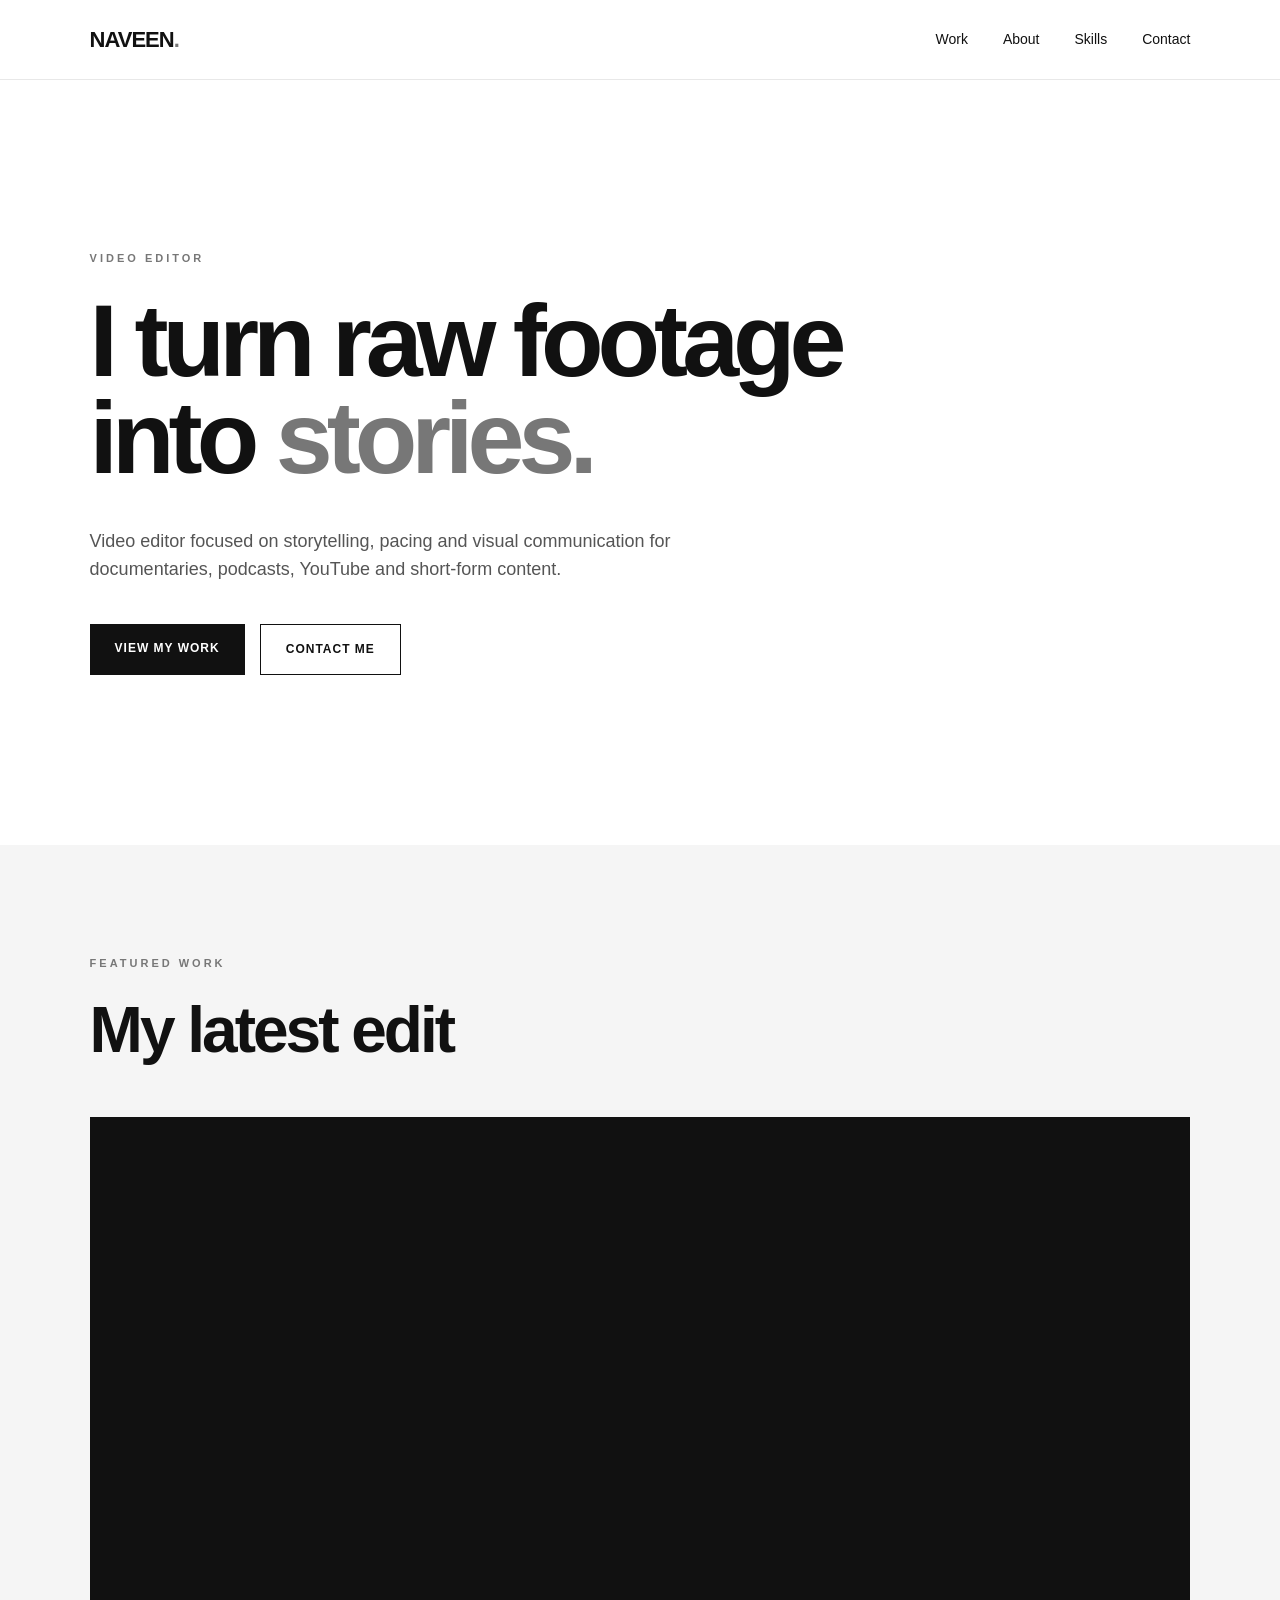
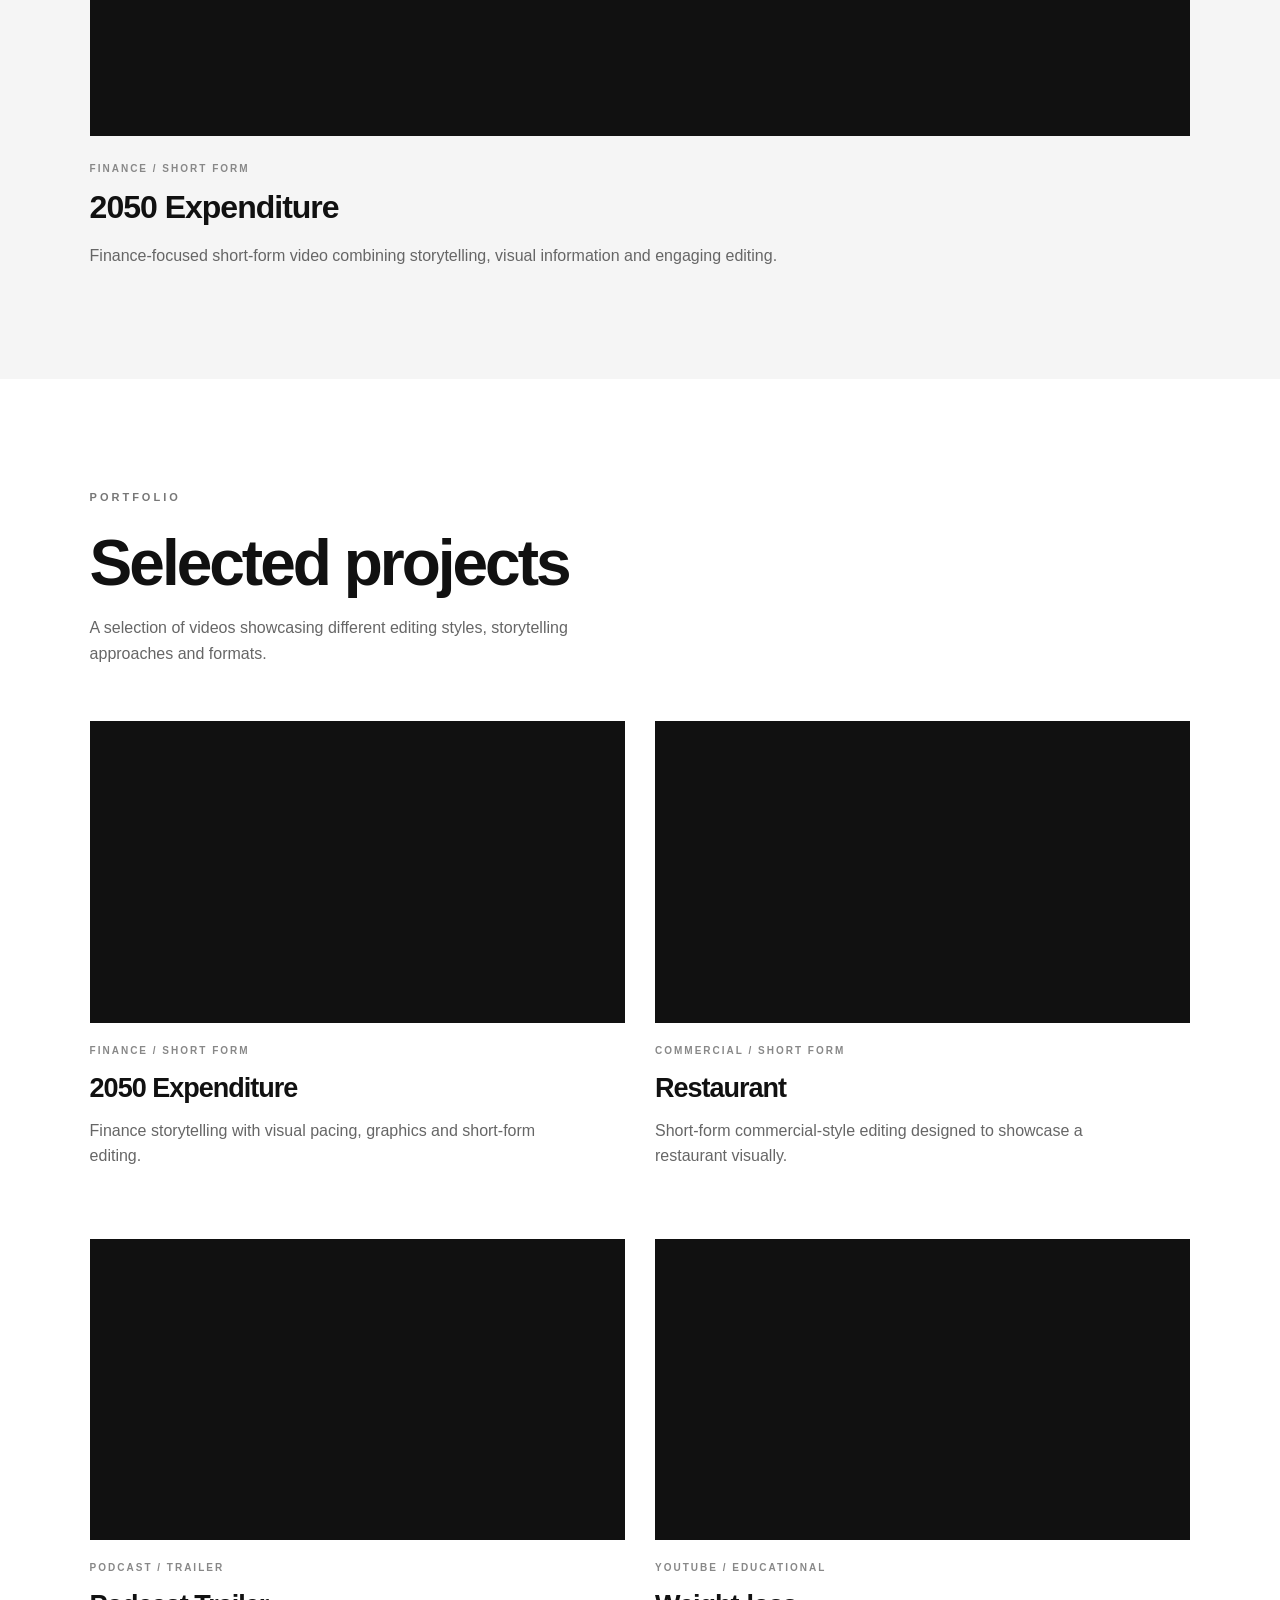
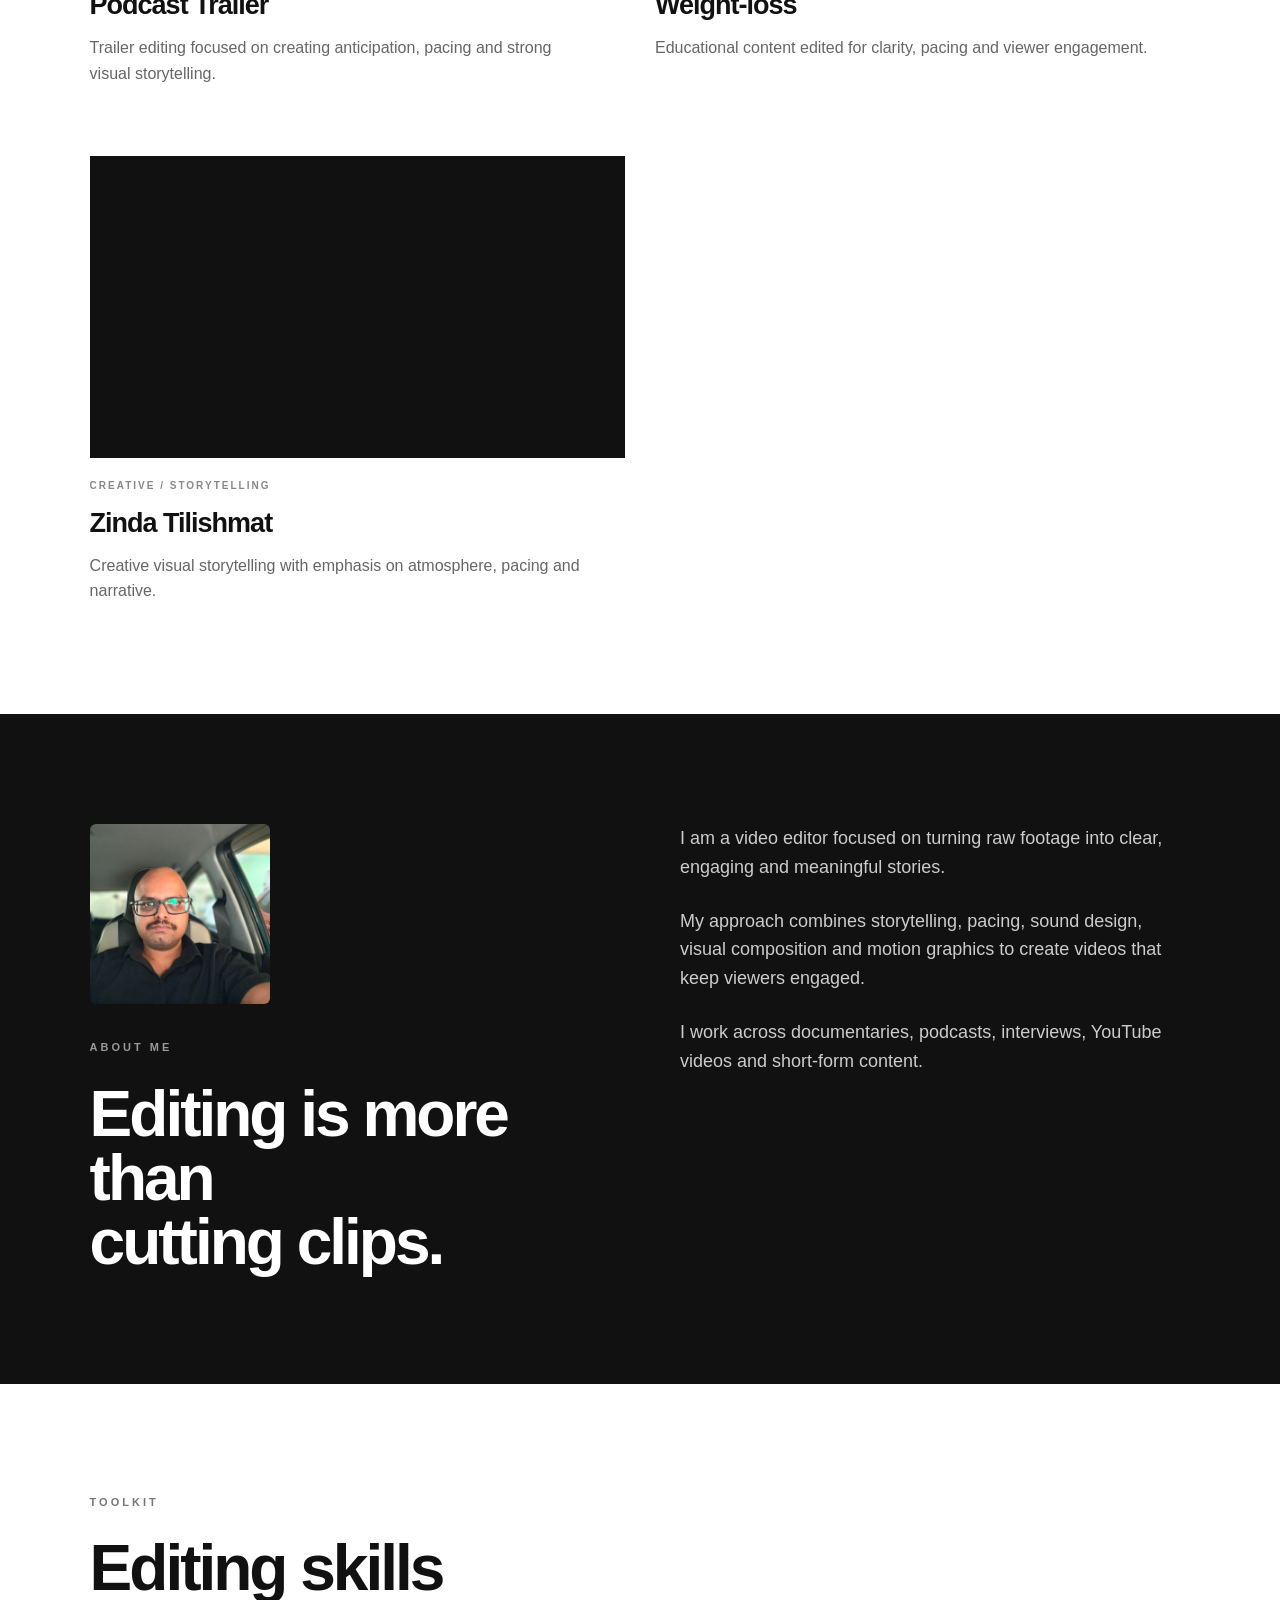
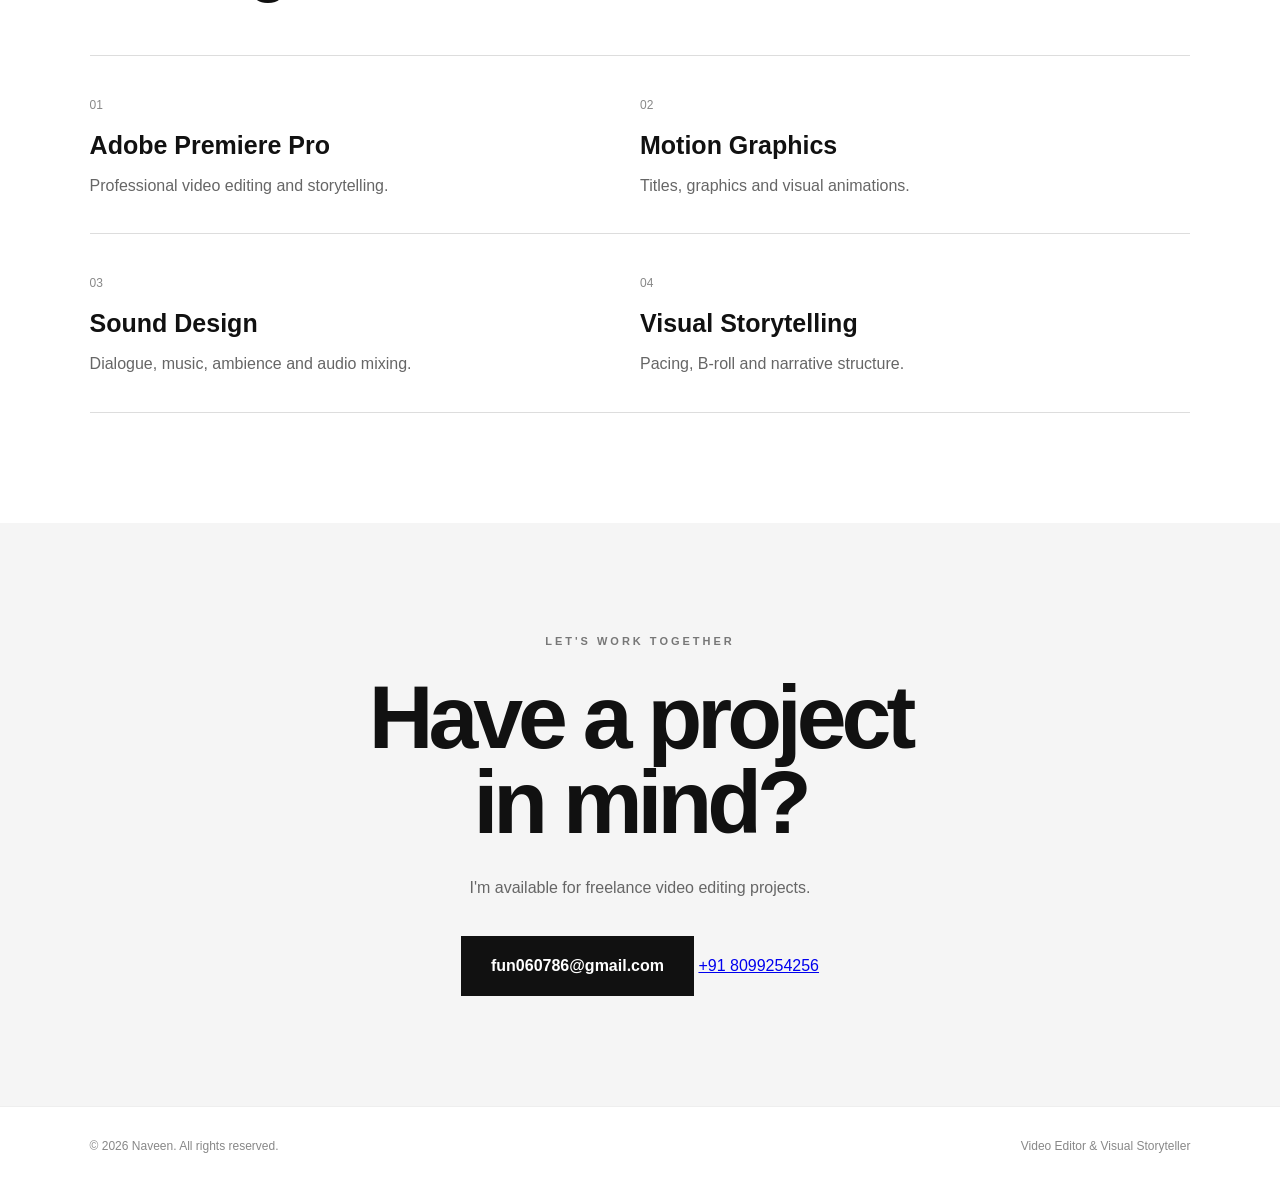
==== index.html @ 95c95ae6 "Update contact information and remove social links" ====
<!DOCTYPE html>
<html lang="en">
<head>
    <meta charset="UTF-8">
    <meta name="viewport" content="width=device-width, initial-scale=1.0">

    <title>Naveen | Video Editor</title>

    <meta name="description"
          content="Naveen - Video Editor specializing in storytelling, documentaries, podcasts, YouTube and short-form content.">

    <link rel="stylesheet" href="style.css">
</head>

<body>

<header class="navbar">
    <div class="logo">NAVEEN<span>.</span></div>

    <nav>
        <a href="#work">Work</a>
        <a href="#about">About</a>
        <a href="#skills">Skills</a>
        <a href="#contact">Contact</a>
    </nav>
</header>


<section class="hero">

    <div class="hero-content">

        <p class="eyebrow">VIDEO EDITOR</p>

        <h1>
            I turn raw footage<br>
            into <span>stories.</span>
        </h1>

        <p class="hero-description">
            Video editor focused on storytelling, pacing and visual
            communication for documentaries, podcasts, YouTube and
            short-form content.
        </p>

        <div class="hero-buttons">

            <a href="#work" class="button button-dark">
                VIEW MY WORK
            </a>

            <a href="#contact" class="button button-light">
                CONTACT ME
            </a>

        </div>

    </div>

</section>


<section class="showreel">

    <div class="section-title">

        <p class="eyebrow">FEATURED WORK</p>

        <h2>My latest edit</h2>

    </div>

    <div class="video-wrapper">

        <iframe
            src="https://www.youtube.com/embed/z-r3MbC3uao"
            title="2050 Expenditure"
            allowfullscreen>
        </iframe>

    </div>

    <div class="featured-info">

        <p class="category">FINANCE / SHORT FORM</p>

        <h3>2050 Expenditure</h3>

        <p>
            Finance-focused short-form video combining storytelling,
            visual information and engaging editing.
        </p>

    </div>

</section>


<section id="work" class="work">

    <div class="section-title">

        <p class="eyebrow">PORTFOLIO</p>

        <h2>Selected projects</h2>

        <p>
            A selection of videos showcasing different editing styles,
            storytelling approaches and formats.
        </p>

    </div>


    <div class="projects">


        <!-- PROJECT 1 -->

        <article class="project">

            <div class="project-video">

                <iframe
                    src="https://www.youtube.com/embed/z-r3MbC3uao"
                    title="2050 Expenditure"
                    allowfullscreen>
                </iframe>

            </div>

            <div class="project-content">

                <p class="category">
                    FINANCE / SHORT FORM
                </p>

                <h3>
                    2050 Expenditure
                </h3>

                <p>
                    Finance storytelling with visual pacing,
                    graphics and short-form editing.
                </p>

            </div>

        </article>


        <!-- PROJECT 2 -->

        <article class="project">

            <div class="project-video">

                <iframe
                    src="https://www.youtube.com/embed/_gYr567m2hY"
                    title="Restaurant"
                    allowfullscreen>
                </iframe>

            </div>

            <div class="project-content">

                <p class="category">
                    COMMERCIAL / SHORT FORM
                </p>

                <h3>
                    Restaurant
                </h3>

                <p>
                    Short-form commercial-style editing designed
                    to showcase a restaurant visually.
                </p>

            </div>

        </article>


        <!-- PROJECT 3 -->

        <article class="project">

            <div class="project-video">

                <iframe
                    src="https://www.youtube.com/embed/hfWCAAHjLbQ"
                    title="Podcast Trailer"
                    allowfullscreen>
                </iframe>

            </div>

            <div class="project-content">

                <p class="category">
                    PODCAST / TRAILER
                </p>

                <h3>
                    Podcast Trailer
                </h3>

                <p>
                    Trailer editing focused on creating anticipation,
                    pacing and strong visual storytelling.
                </p>

            </div>

        </article>


        <!-- PROJECT 4 -->

        <article class="project">

            <div class="project-video">

                <iframe
                    src="https://www.youtube.com/embed/D34tvOpq3uE"
                    title="Weight Loss"
                    allowfullscreen>
                </iframe>

            </div>

            <div class="project-content">

                <p class="category">
                    YOUTUBE / EDUCATIONAL
                </p>

                <h3>
                    Weight-loss
                </h3>

                <p>
                    Educational content edited for clarity,
                    pacing and viewer engagement.
                </p>

            </div>

        </article>


        <!-- PROJECT 5 -->

        <article class="project">

            <div class="project-video">

                <iframe
                    src="https://www.youtube.com/embed/PYvIS3V5GNA"
                    title="Zinda Tilishmat"
                    allowfullscreen>
                </iframe>

            </div>

            <div class="project-content">

                <p class="category">
                    CREATIVE / STORYTELLING
                </p>

                <h3>
                    Zinda Tilishmat
                </h3>

                <p>
                    Creative visual storytelling with emphasis
                    on atmosphere, pacing and narrative.
                </p>

            </div>

        </article>


    </div>

</section>


<section id="about" class="about">

   <div class="about-heading">

    <img
        src="profile.jpg"
        alt="Naveen - Video Editor"
        class="profile-photo">

    <p class="eyebrow">ABOUT ME</p>

    <h2>
        Editing is more than<br>
        cutting clips.
    </h2>

</div>


    <div class="about-text">

        <p>
            I am a video editor focused on turning raw footage
            into clear, engaging and meaningful stories.
        </p>

        <p>
            My approach combines storytelling, pacing, sound design,
            visual composition and motion graphics to create videos
            that keep viewers engaged.
        </p>

        <p>
            I work across documentaries, podcasts, interviews,
            YouTube videos and short-form content.
        </p>

    </div>

</section>


<section id="skills" class="skills">

    <div class="section-title">

        <p class="eyebrow">TOOLKIT</p>

        <h2>Editing skills</h2>

    </div>


    <div class="skills-grid">

        <div class="skill">
            <span>01</span>
            <h3>Adobe Premiere Pro</h3>
            <p>Professional video editing and storytelling.</p>
        </div>

        <div class="skill">
            <span>02</span>
            <h3>Motion Graphics</h3>
            <p>Titles, graphics and visual animations.</p>
        </div>

        <div class="skill">
            <span>03</span>
            <h3>Sound Design</h3>
            <p>Dialogue, music, ambience and audio mixing.</p>
        </div>

        <div class="skill">
            <span>04</span>
            <h3>Visual Storytelling</h3>
            <p>Pacing, B-roll and narrative structure.</p>
        </div>

    </div>

</section>


<section id="contact" class="contact">

    <p class="eyebrow">
        LET'S WORK TOGETHER
    </p>

    <h2>
        Have a project<br>
        in mind?
    </h2>

    <p>
        I'm available for freelance video editing projects.
    </p>

    <a href="mailto:fun060786@gmail.com" class="contact-button">
    fun060786@gmail.com
    </a>

    <a href="tel:+918099254256" class="phone-button">
    +91 8099254256
    </a>

</section>


<footer>

    <p>
        © 2026 Naveen. All rights reserved.
    </p>

    <p>
        Video Editor & Visual Storyteller
    </p>

</footer>


</body>
</html>
---- style.css ----
* {
    margin: 0;
    padding: 0;
    box-sizing: border-box;
}

html {
    scroll-behavior: smooth;
}

body {
    font-family: Arial, Helvetica, sans-serif;
    background: #ffffff;
    color: #111111;
    line-height: 1.6;
}


/* =========================
   NAVIGATION
========================= */

.navbar {
    height: 80px;
    padding: 0 7%;
    display: flex;
    align-items: center;
    justify-content: space-between;
    border-bottom: 1px solid #e8e8e8;
    background: #ffffff;
}

.logo {
    font-size: 22px;
    font-weight: 800;
    letter-spacing: -1px;
}

.logo span {
    color: #777777;
}

.navbar nav {
    display: flex;
    gap: 35px;
}

.navbar nav a {
    text-decoration: none;
    color: #111111;
    font-size: 14px;
    font-weight: 500;
}

.navbar nav a:hover {
    color: #777777;
}


/* =========================
   HERO
========================= */

.hero {
    min-height: 85vh;
    padding: 100px 7%;
    display: flex;
    align-items: center;
}

.hero-content {
    max-width: 1050px;
}

.eyebrow {
    font-size: 11px;
    letter-spacing: 3px;
    font-weight: 700;
    color: #777777;
    margin-bottom: 25px;
}

.hero h1 {
    font-size: clamp(55px, 8vw, 115px);
    line-height: 0.95;
    letter-spacing: -6px;
    font-weight: 800;
}

.hero h1 span {
    color: #777777;
}

.hero-description {
    max-width: 620px;
    margin-top: 40px;
    font-size: 18px;
    color: #555555;
}

.hero-buttons {
    margin-top: 40px;
    display: flex;
    gap: 15px;
}

.button {
    display: inline-block;
    padding: 15px 25px;
    text-decoration: none;
    font-size: 12px;
    font-weight: 700;
    letter-spacing: 1px;
    transition: 0.2s ease;
}

.button-dark {
    background: #111111;
    color: #ffffff;
}

.button-dark:hover {
    background: #333333;
}

.button-light {
    border: 1px solid #111111;
    color: #111111;
}

.button-light:hover {
    background: #111111;
    color: #ffffff;
}


/* =========================
   GENERAL SECTIONS
========================= */

section {
    padding: 110px 7%;
}

.section-title {
    margin-bottom: 55px;
}

.section-title h2 {
    font-size: clamp(40px, 5vw, 70px);
    line-height: 1;
    letter-spacing: -3px;
    margin-bottom: 20px;
}

.section-title > p:last-child {
    max-width: 550px;
    color: #666666;
}


/* =========================
   SHOWREEL
========================= */

.showreel {
    background: #f5f5f5;
}

.video-wrapper {
    width: 100%;
    aspect-ratio: 16 / 9;
    background: #111111;
    overflow: hidden;
}

.video-wrapper iframe {
    width: 100%;
    height: 100%;
    border: none;
}

.featured-info {
    padding-top: 25px;
    max-width: 700px;
}

.featured-info h3 {
    font-size: 32px;
    letter-spacing: -1px;
    margin: 5px 0 10px;
}

.featured-info p:last-child {
    color: #666666;
}


/* =========================
   PROJECTS
========================= */

.projects {
    display: grid;
    grid-template-columns: repeat(2, 1fr);
    gap: 70px 30px;
}

.project-video {
    width: 100%;
    aspect-ratio: 16 / 9;
    background: #111111;
    overflow: hidden;
}

.project-video iframe {
    width: 100%;
    height: 100%;
    border: none;
}

.project-content {
    padding-top: 20px;
}

.category {
    font-size: 10px;
    letter-spacing: 2px;
    color: #888888;
    font-weight: 700;
}

.project-content h3 {
    font-size: 27px;
    margin: 8px 0;
    letter-spacing: -1px;
}

.project-content p:last-child {
    color: #666666;
    max-width: 500px;
}


/* =========================
   ABOUT
========================= */

.about {
    background: #111111;
    color: #ffffff;
    display: grid;
    grid-template-columns: 1fr 1fr;
    gap: 80px;
}

.about .eyebrow {
    color: #999999;
}

.profile-photo {
    width: 180px;
    height: 180px;
    object-fit: cover;
    border-radius: 6px;
    margin-bottom: 35px;
    display: block;
}

.about-heading h2 {
    font-size: clamp(40px, 5vw, 70px);
    line-height: 1;
    letter-spacing: -3px;
}

.about-text {
    max-width: 600px;
}

.about-text p {
    font-size: 18px;
    color: #cccccc;
    margin-bottom: 25px;
}


/* =========================
   SKILLS
========================= */

.skills-grid {
    display: grid;
    grid-template-columns: repeat(2, 1fr);
    border-top: 1px solid #dddddd;
}

.skill {
    padding: 35px 20px 35px 0;
    border-bottom: 1px solid #dddddd;
}

.skill span {
    font-size: 12px;
    color: #888888;
}

.skill h3 {
    font-size: 25px;
    margin: 8px 0;
}

.skill p {
    color: #666666;
}


/* =========================
   CONTACT
========================= */

.contact {
    background: #f5f5f5;
    text-align: center;
}

.contact h2 {
    font-size: clamp(50px, 7vw, 95px);
    line-height: 0.95;
    letter-spacing: -5px;
    margin-bottom: 30px;
}

.contact > p:not(.eyebrow) {
    color: #666666;
    margin-bottom: 35px;
}

.contact-button {
    display: inline-block;
    padding: 17px 30px;
    background: #111111;
    color: #ffffff;
    text-decoration: none;
    font-weight: 600;
}

.contact-button:hover {
    background: #333333;
}

.social-links {
    margin-top: 40px;
    display: flex;
    justify-content: center;
    gap: 30px;
}

.social-links a {
    color: #111111;
    text-decoration: none;
    font-size: 14px;
}

.social-links a:hover {
    color: #777777;
}


/* =========================
   FOOTER
========================= */

footer {
    padding: 30px 7%;
    display: flex;
    justify-content: space-between;
    color: #888888;
    font-size: 12px;
    border-top: 1px solid #eeeeee;
}


/* =========================
   MOBILE
========================= */

@media (max-width: 768px) {

    .navbar {
        padding: 0 5%;
        height: 70px;
    }

    .navbar nav {
        gap: 15px;
    }

    .navbar nav a {
        font-size: 11px;
    }

    .hero {
        min-height: 80vh;
        padding: 80px 5%;
    }

    .hero h1 {
        letter-spacing: -3px;
    }

    .hero-description {
        font-size: 16px;
    }

    .hero-buttons {
        flex-direction: column;
        align-items: flex-start;
    }

    section {
        padding: 80px 5%;
    }

    .projects {
        grid-template-columns: 1fr;
        gap: 50px;
    }

    .about {
        grid-template-columns: 1fr;
        gap: 40px;
    }

    .skills-grid {
        grid-template-columns: 1fr;
    }

    .contact h2 {
        letter-spacing: -3px;
    }

    footer {
        flex-direction: column;
        gap: 10px;
    }
}
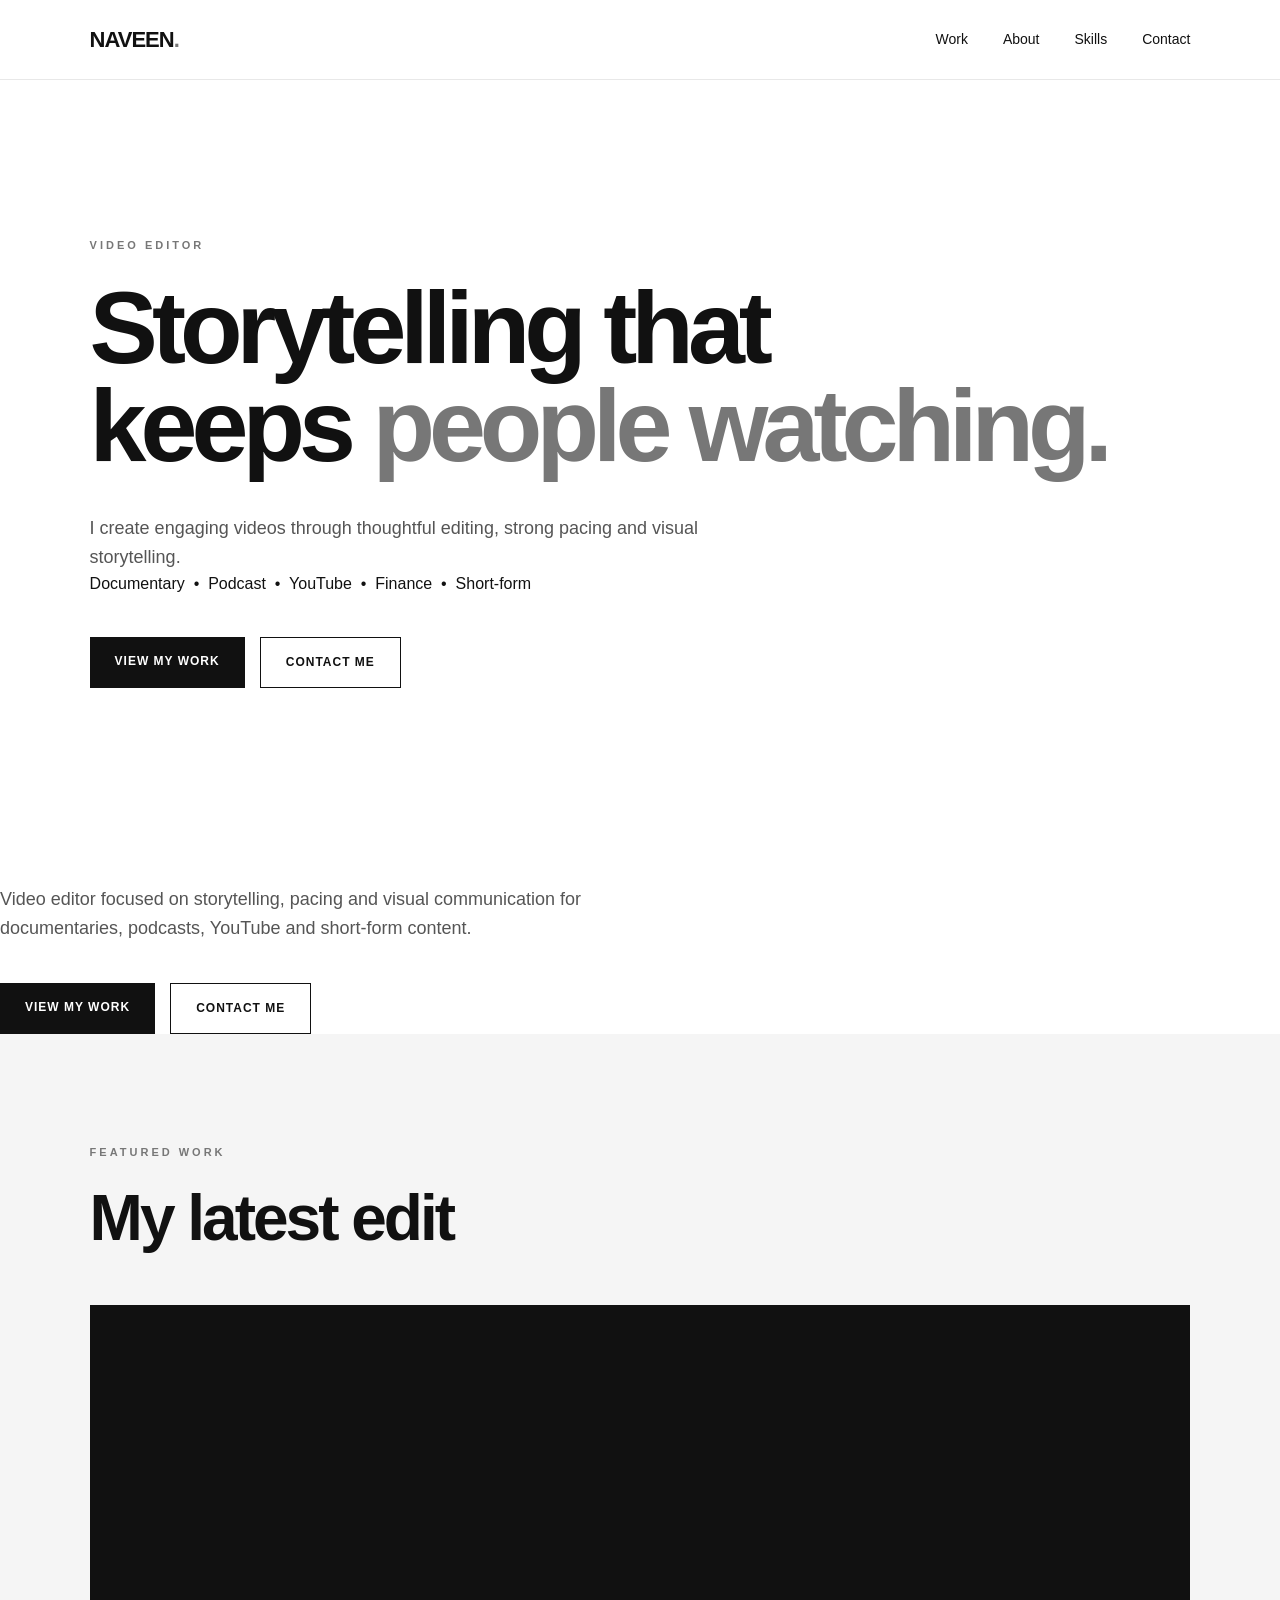
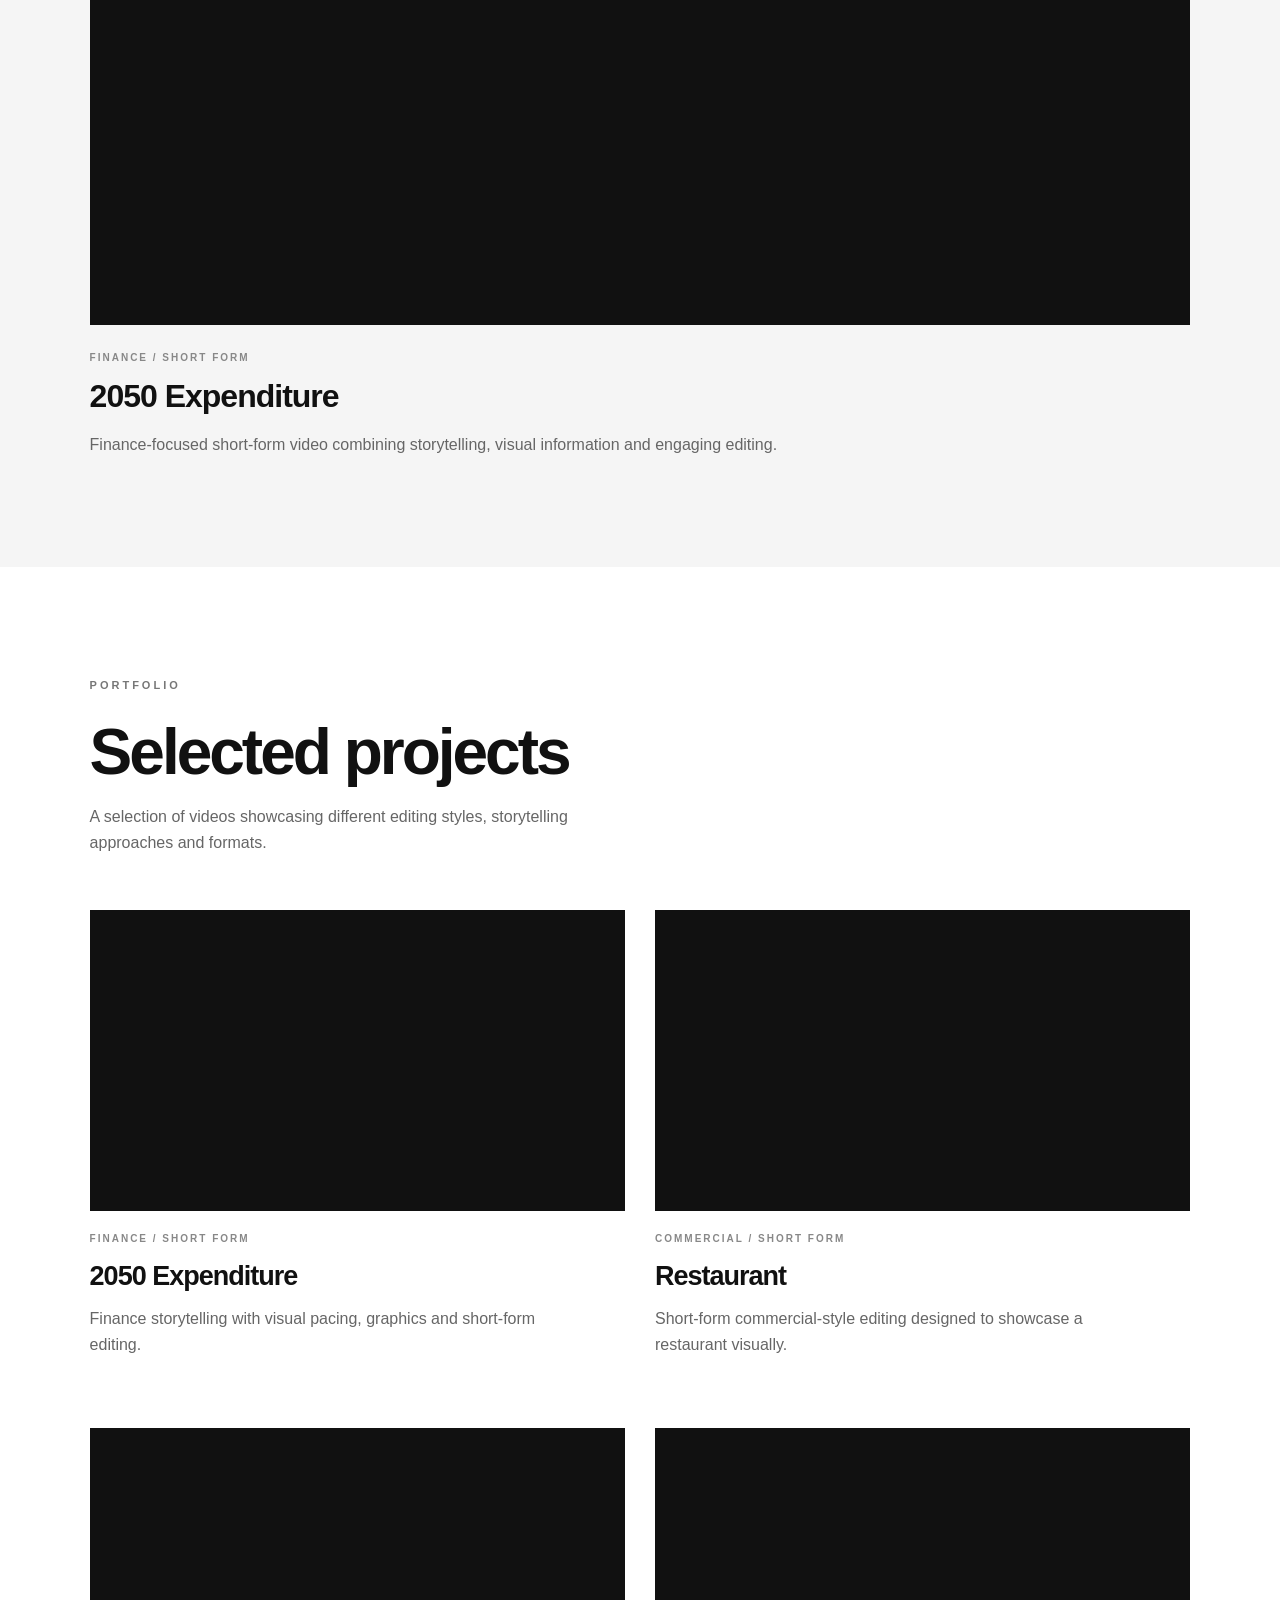
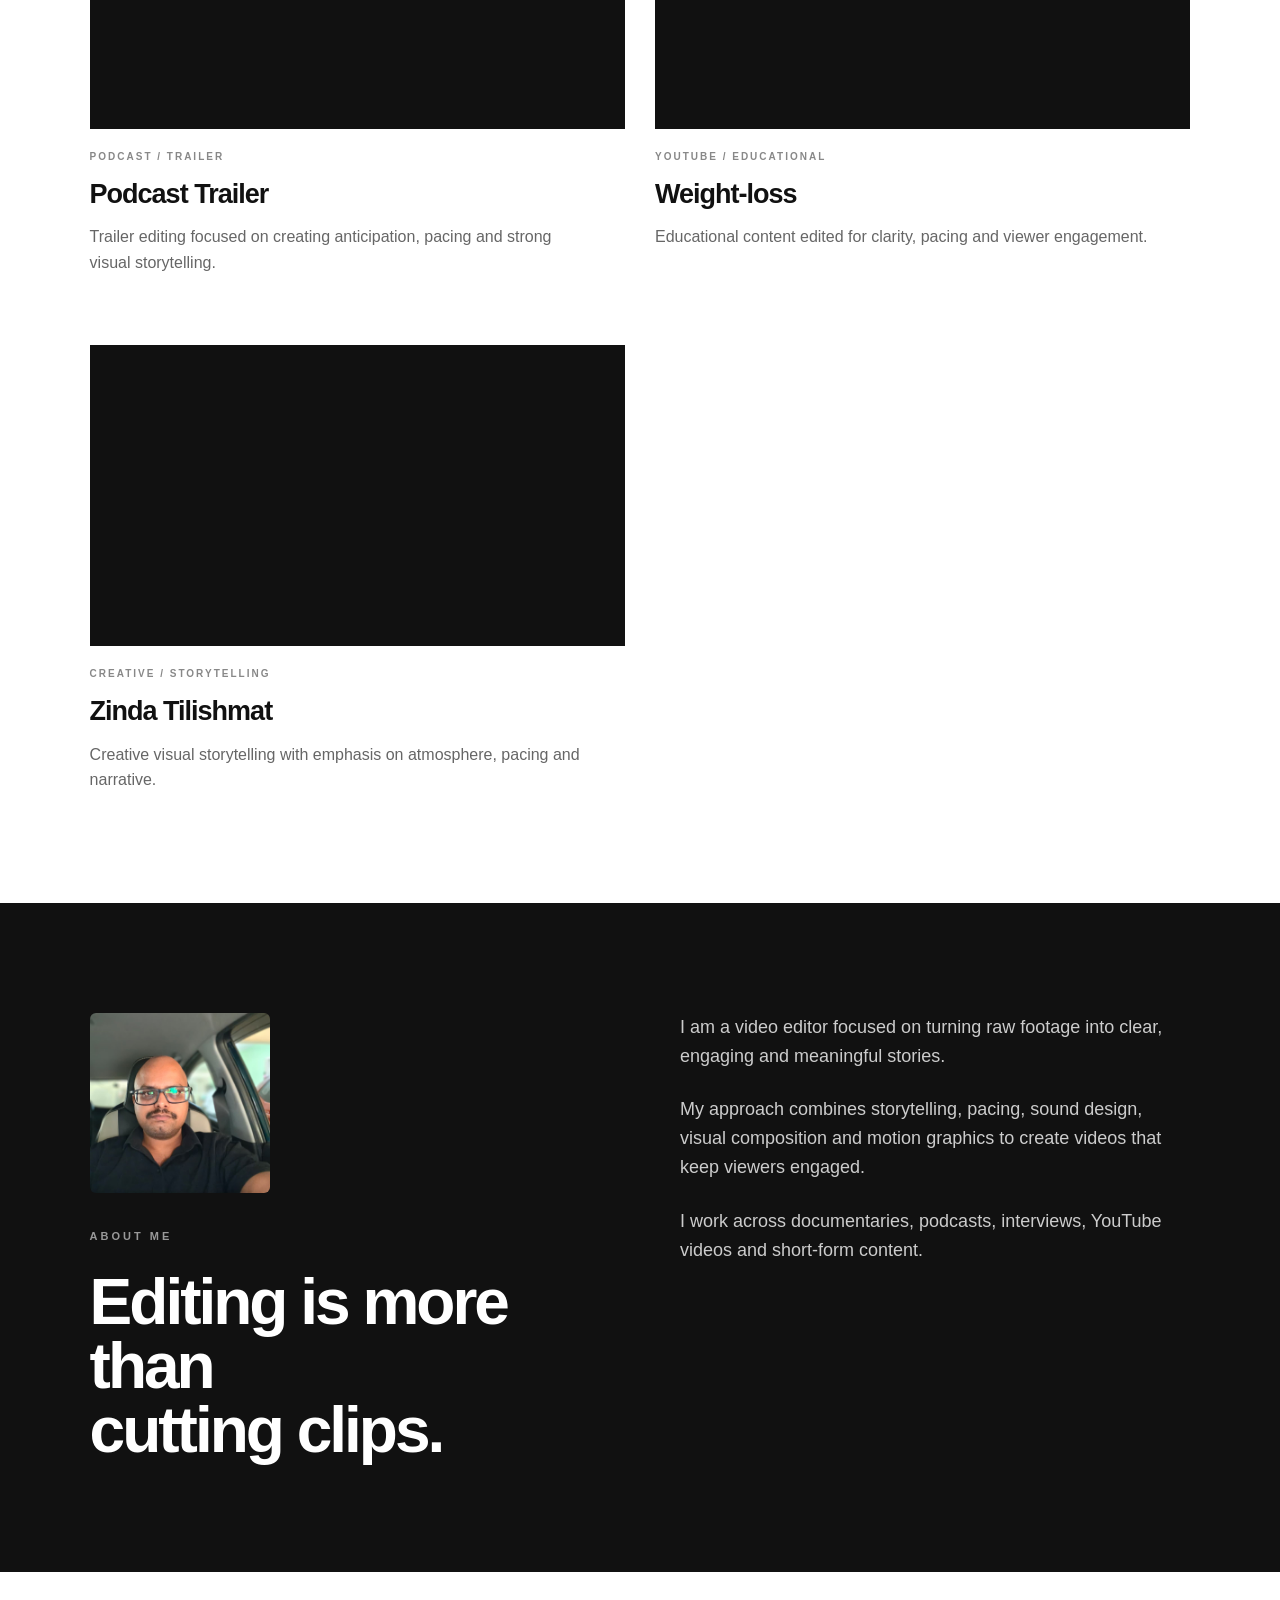
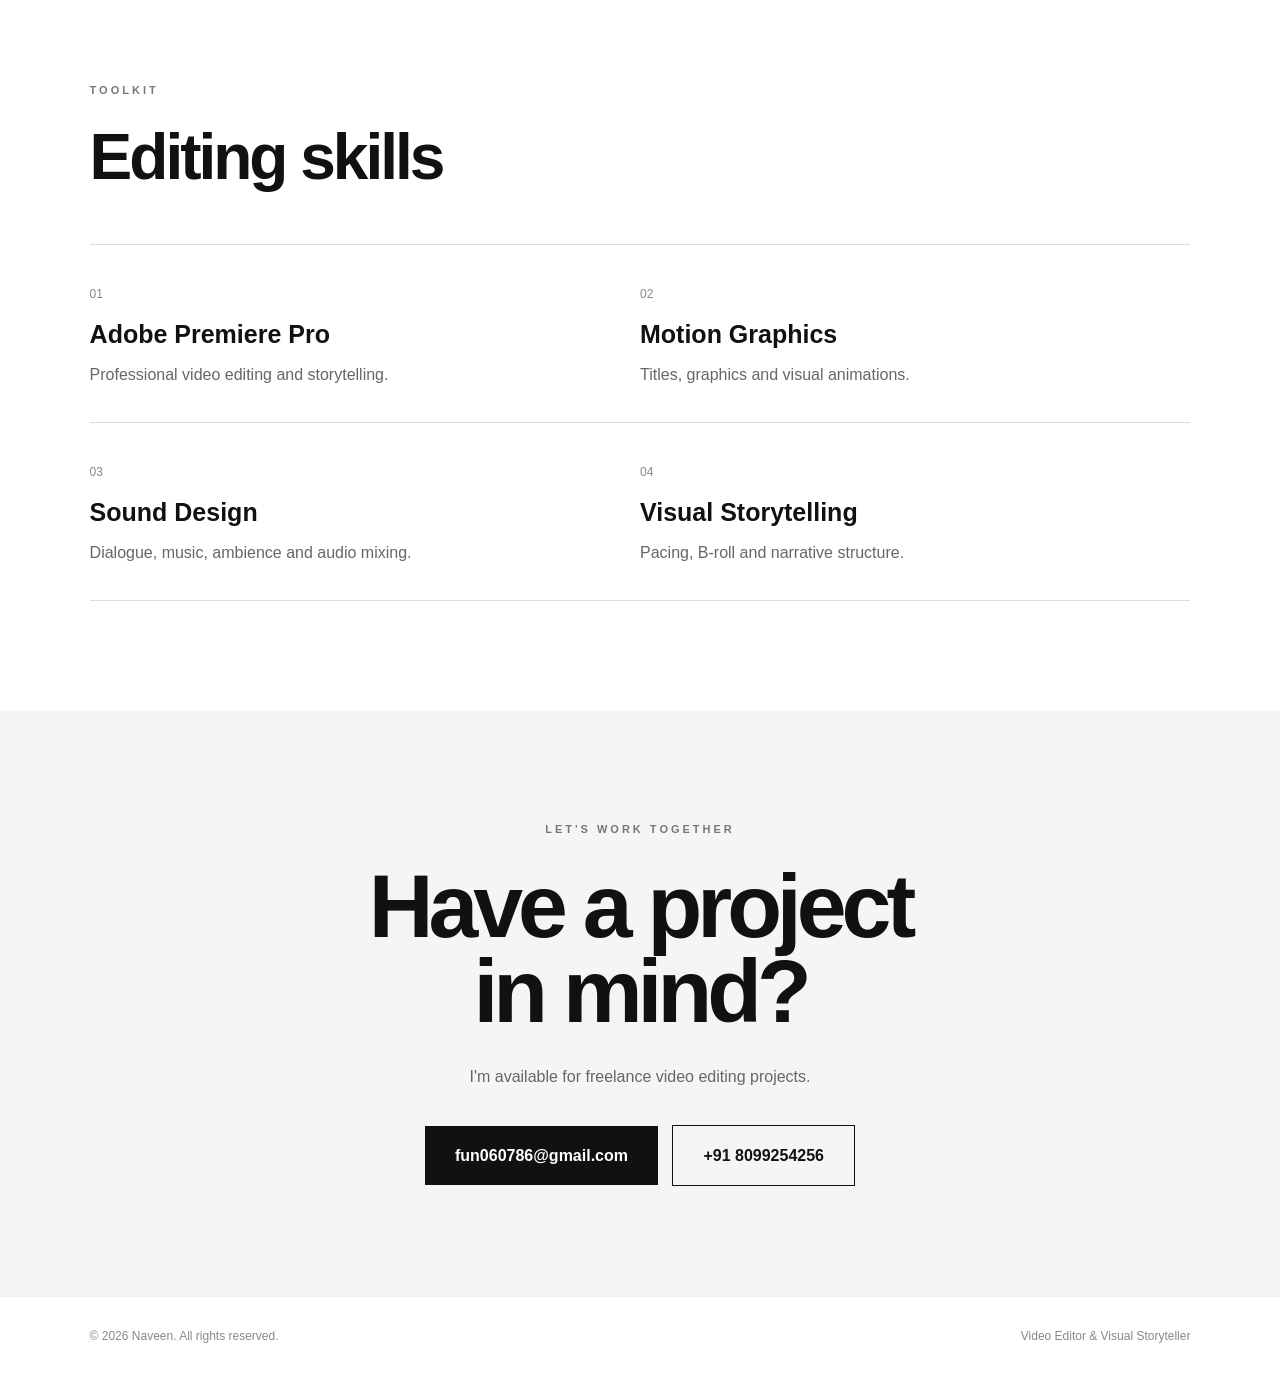
==== commit 3ca8ccee: "Revise hero section and add specialties Updated the hero section to enhance storytelling focus and a" ====
--- a/index.html
+++ b/index.html
@@ -33,9 +33,38 @@
         <p class="eyebrow">VIDEO EDITOR</p>
 
         <h1>
-            I turn raw footage<br>
-            into <span>stories.</span>
+            Storytelling that<br>
+            keeps <span>people watching.</span>
         </h1>
+
+        <p class="hero-description">
+            I create engaging videos through thoughtful editing,
+            strong pacing and visual storytelling.
+        </p>
+
+        <p class="specialties">
+            Documentary &nbsp;•&nbsp;
+            Podcast &nbsp;•&nbsp;
+            YouTube &nbsp;•&nbsp;
+            Finance &nbsp;•&nbsp;
+            Short-form
+        </p>
+
+        <div class="hero-buttons">
+
+            <a href="#work" class="button button-dark">
+                VIEW MY WORK
+            </a>
+
+            <a href="#contact" class="button button-light">
+                CONTACT ME
+            </a>
+
+        </div>
+
+    </div>
+
+</section>
 
         <p class="hero-description">
             Video editor focused on storytelling, pacing and visual
--- a/style.css
+++ b/style.css
@@ -348,6 +348,20 @@
     background: #333333;
 }
 
+.phone-button {
+    display: inline-block;
+    margin-left: 10px;
+    padding: 17px 30px;
+    border: 1px solid #111111;
+    color: #111111;
+    text-decoration: none;
+    font-weight: 600;
+}
+
+.phone-button:hover {
+    background: #111111;
+    color: #ffffff;
+}
 .social-links {
     margin-top: 40px;
     display: flex;
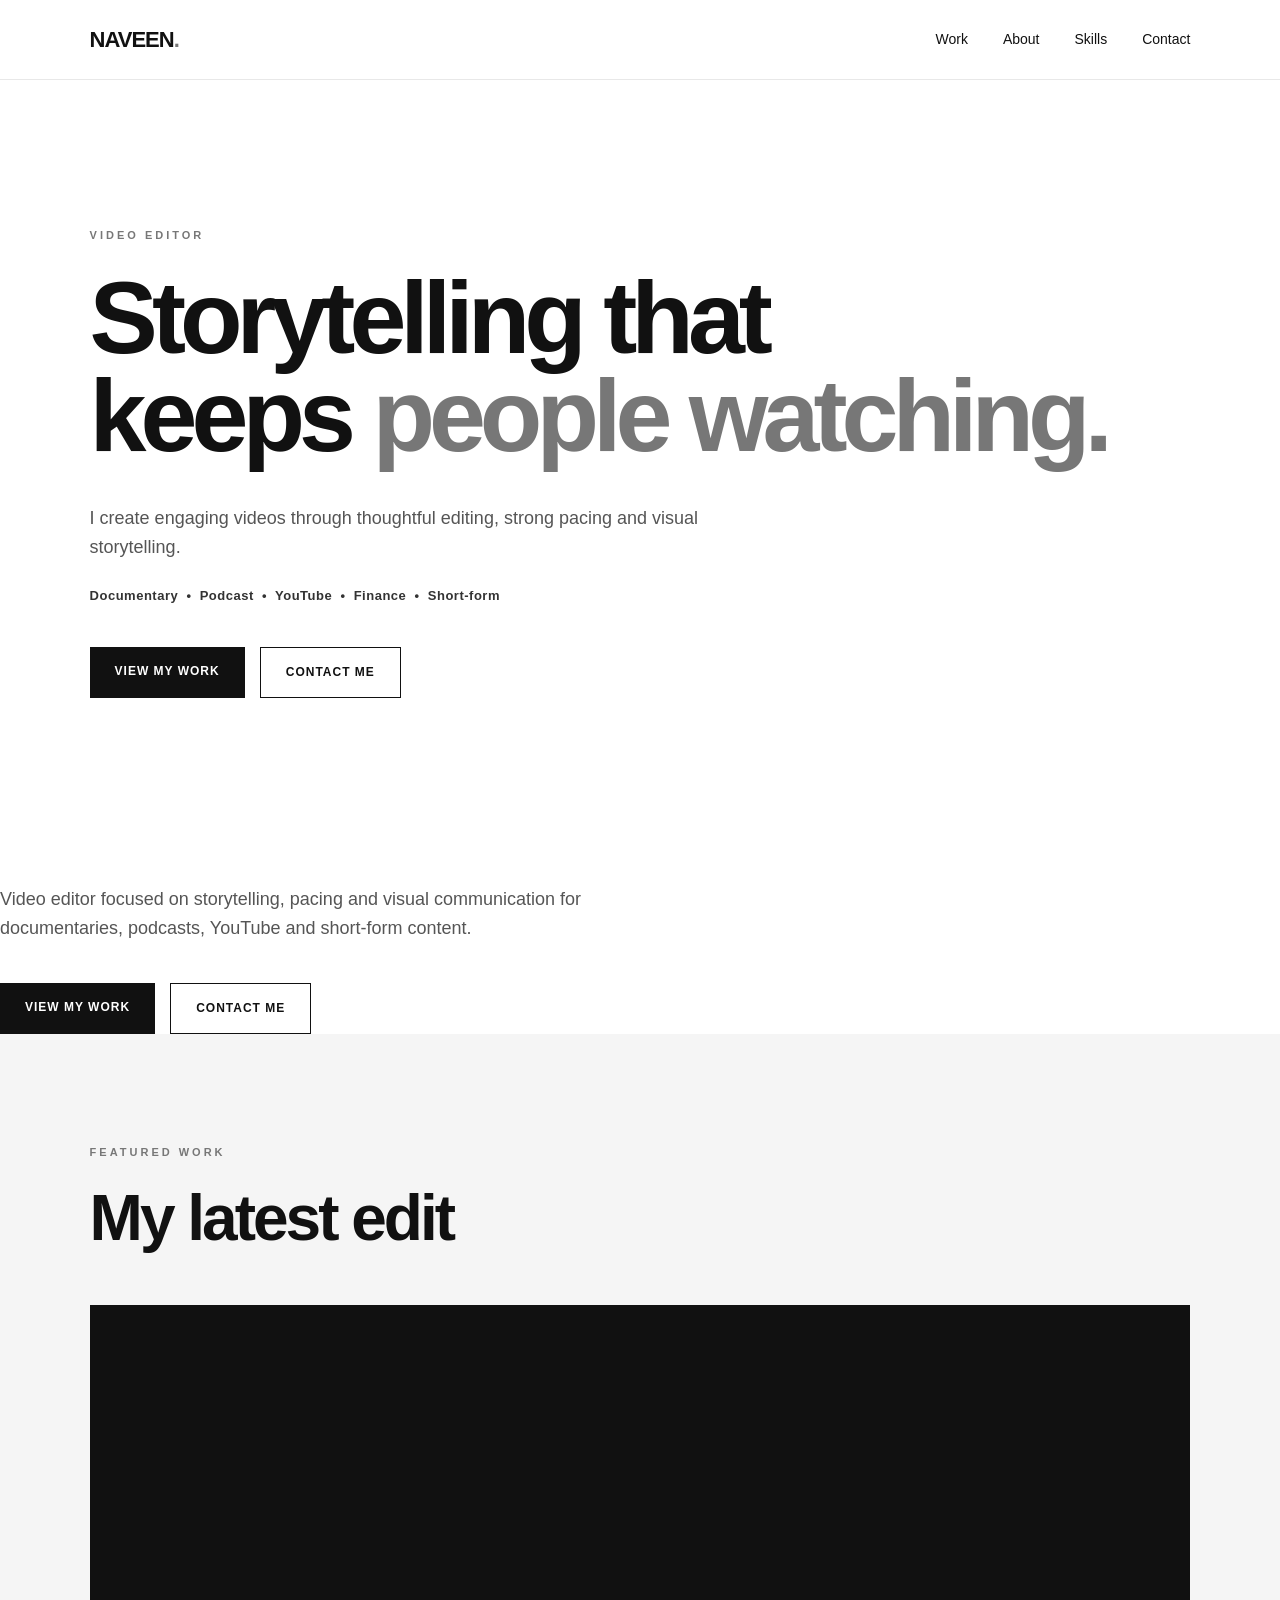
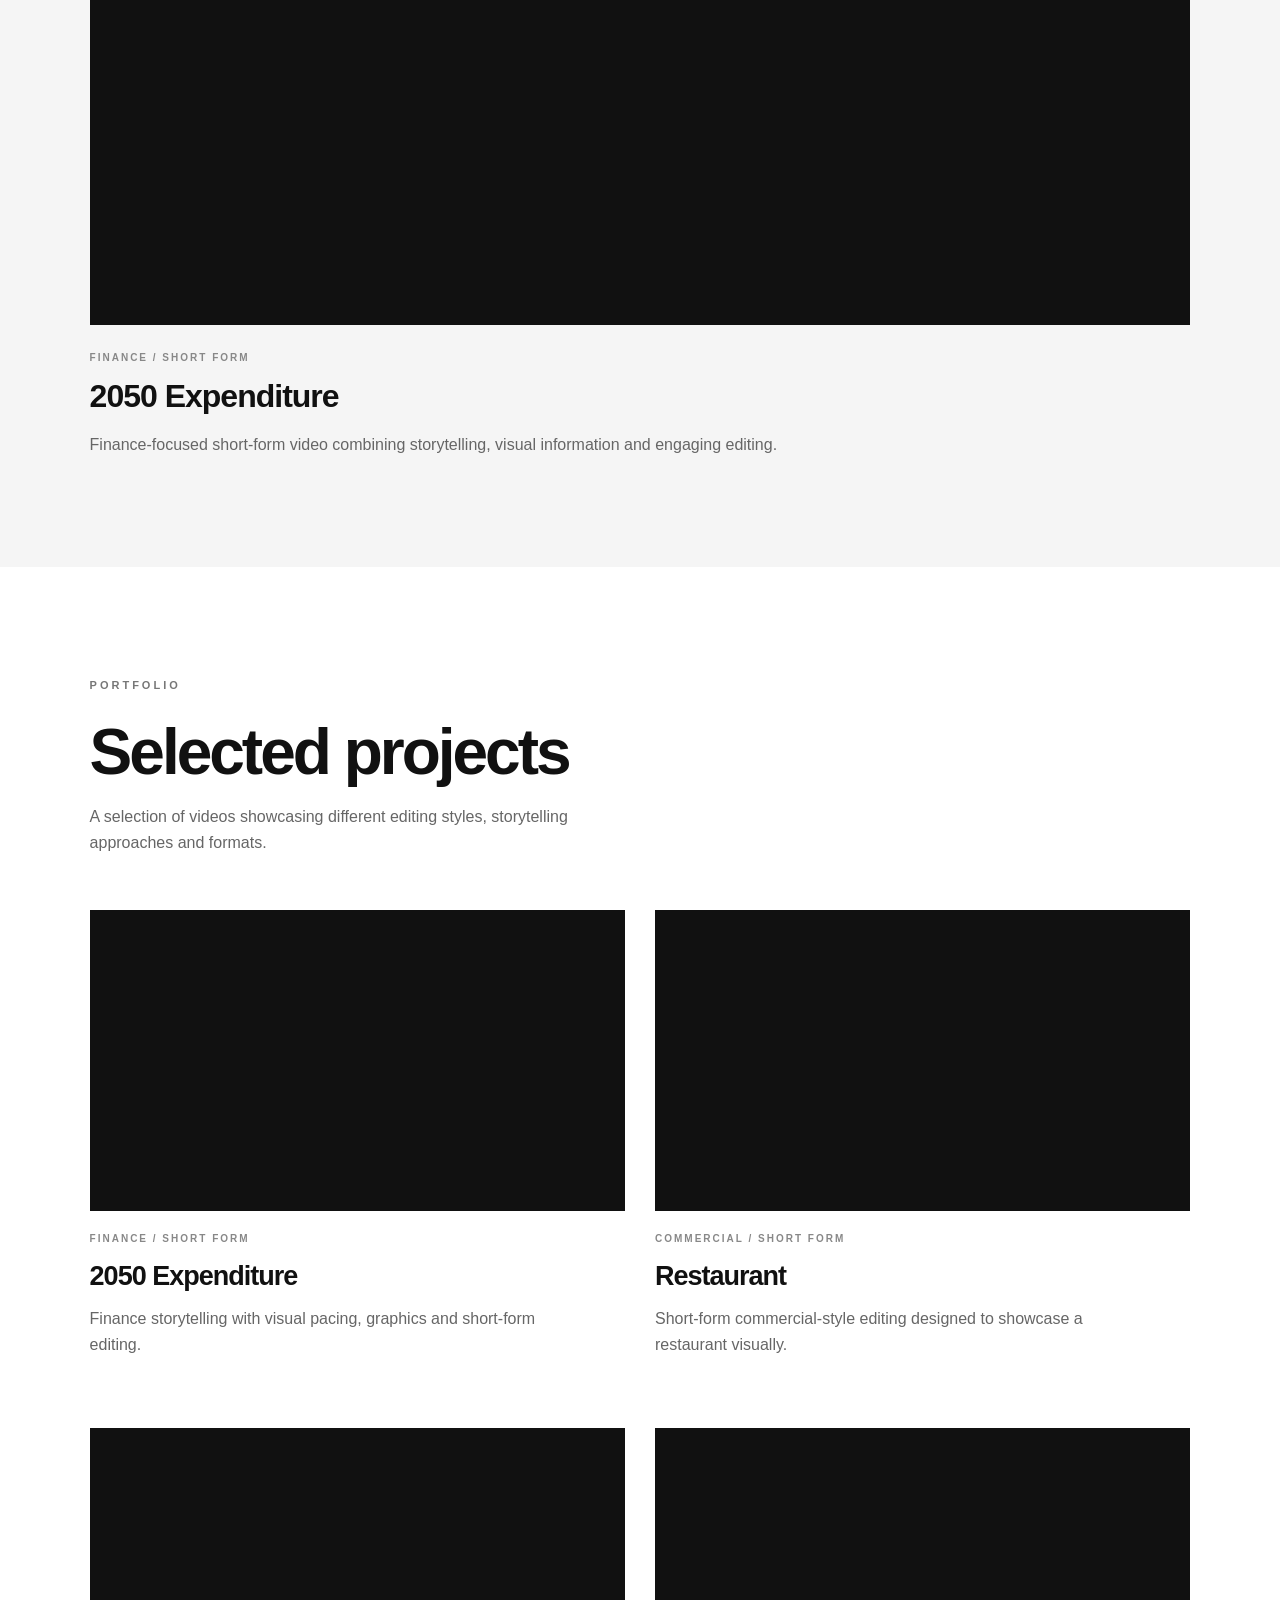
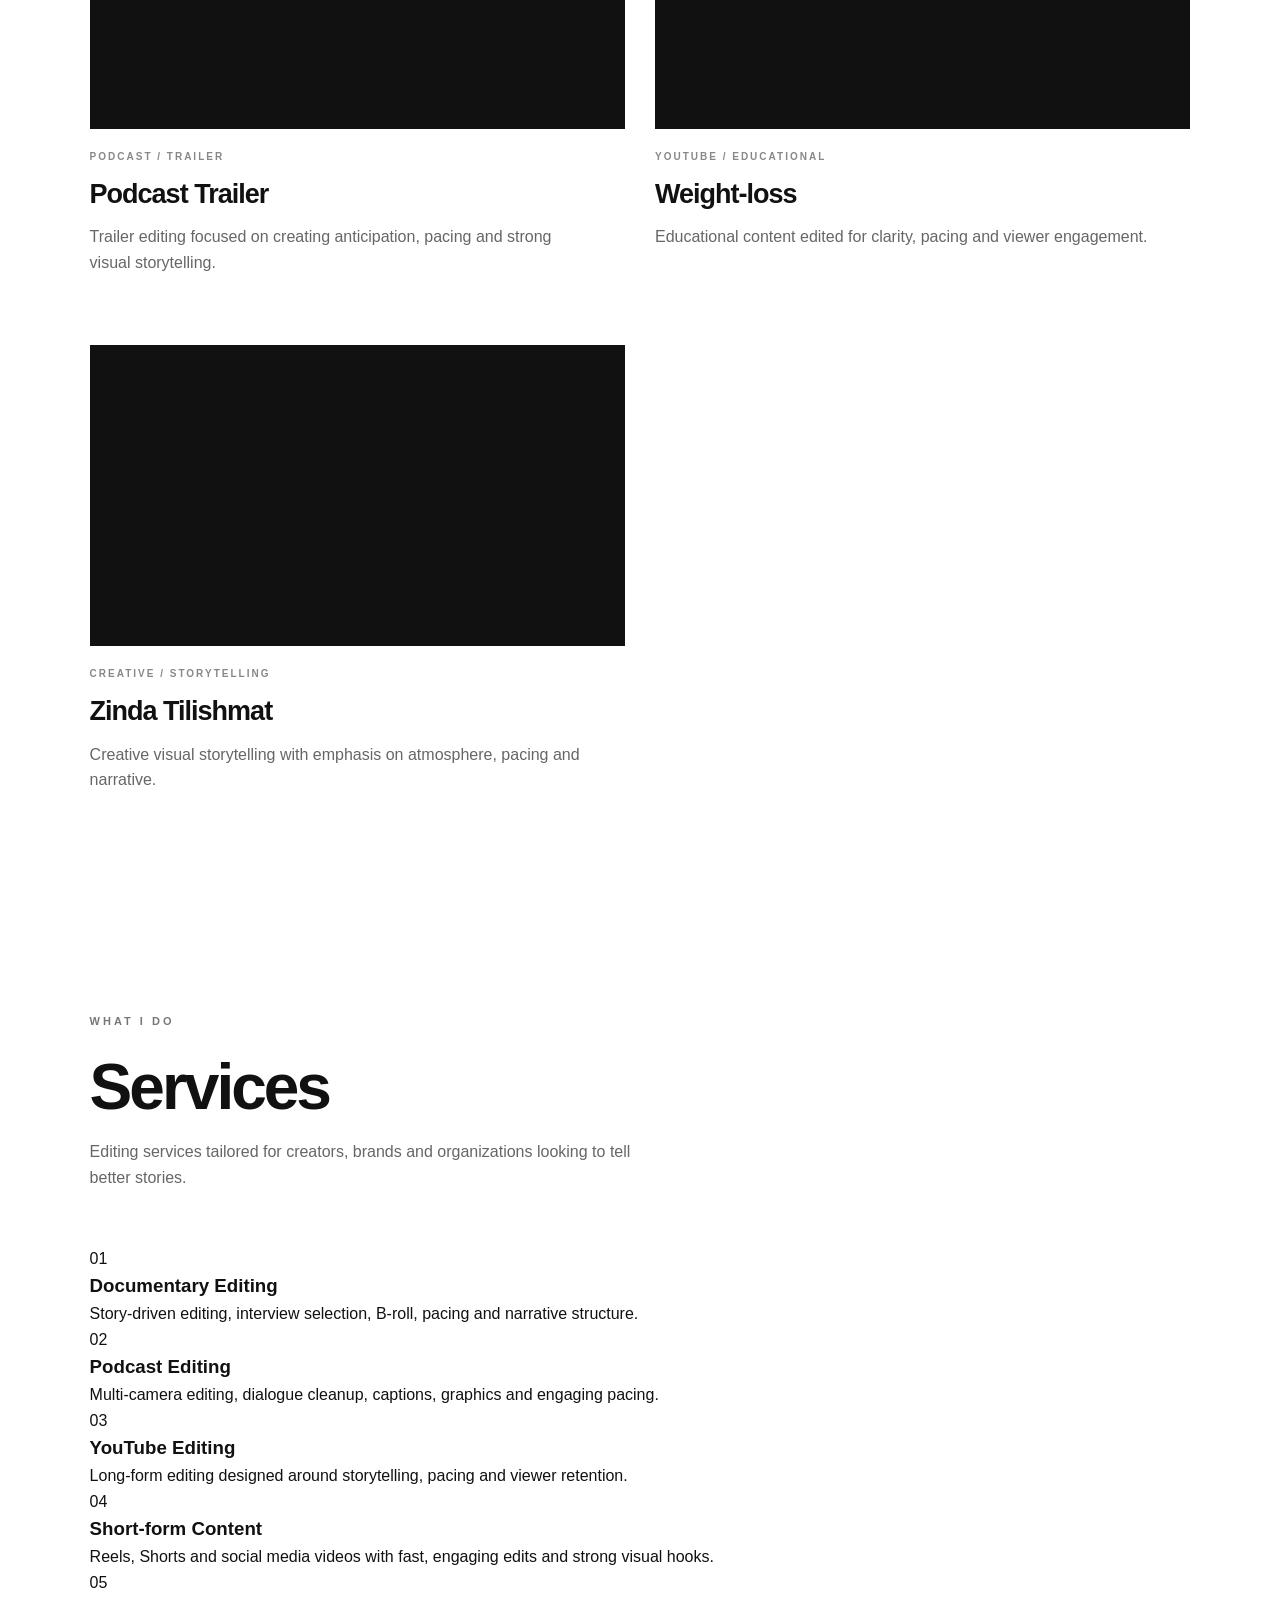
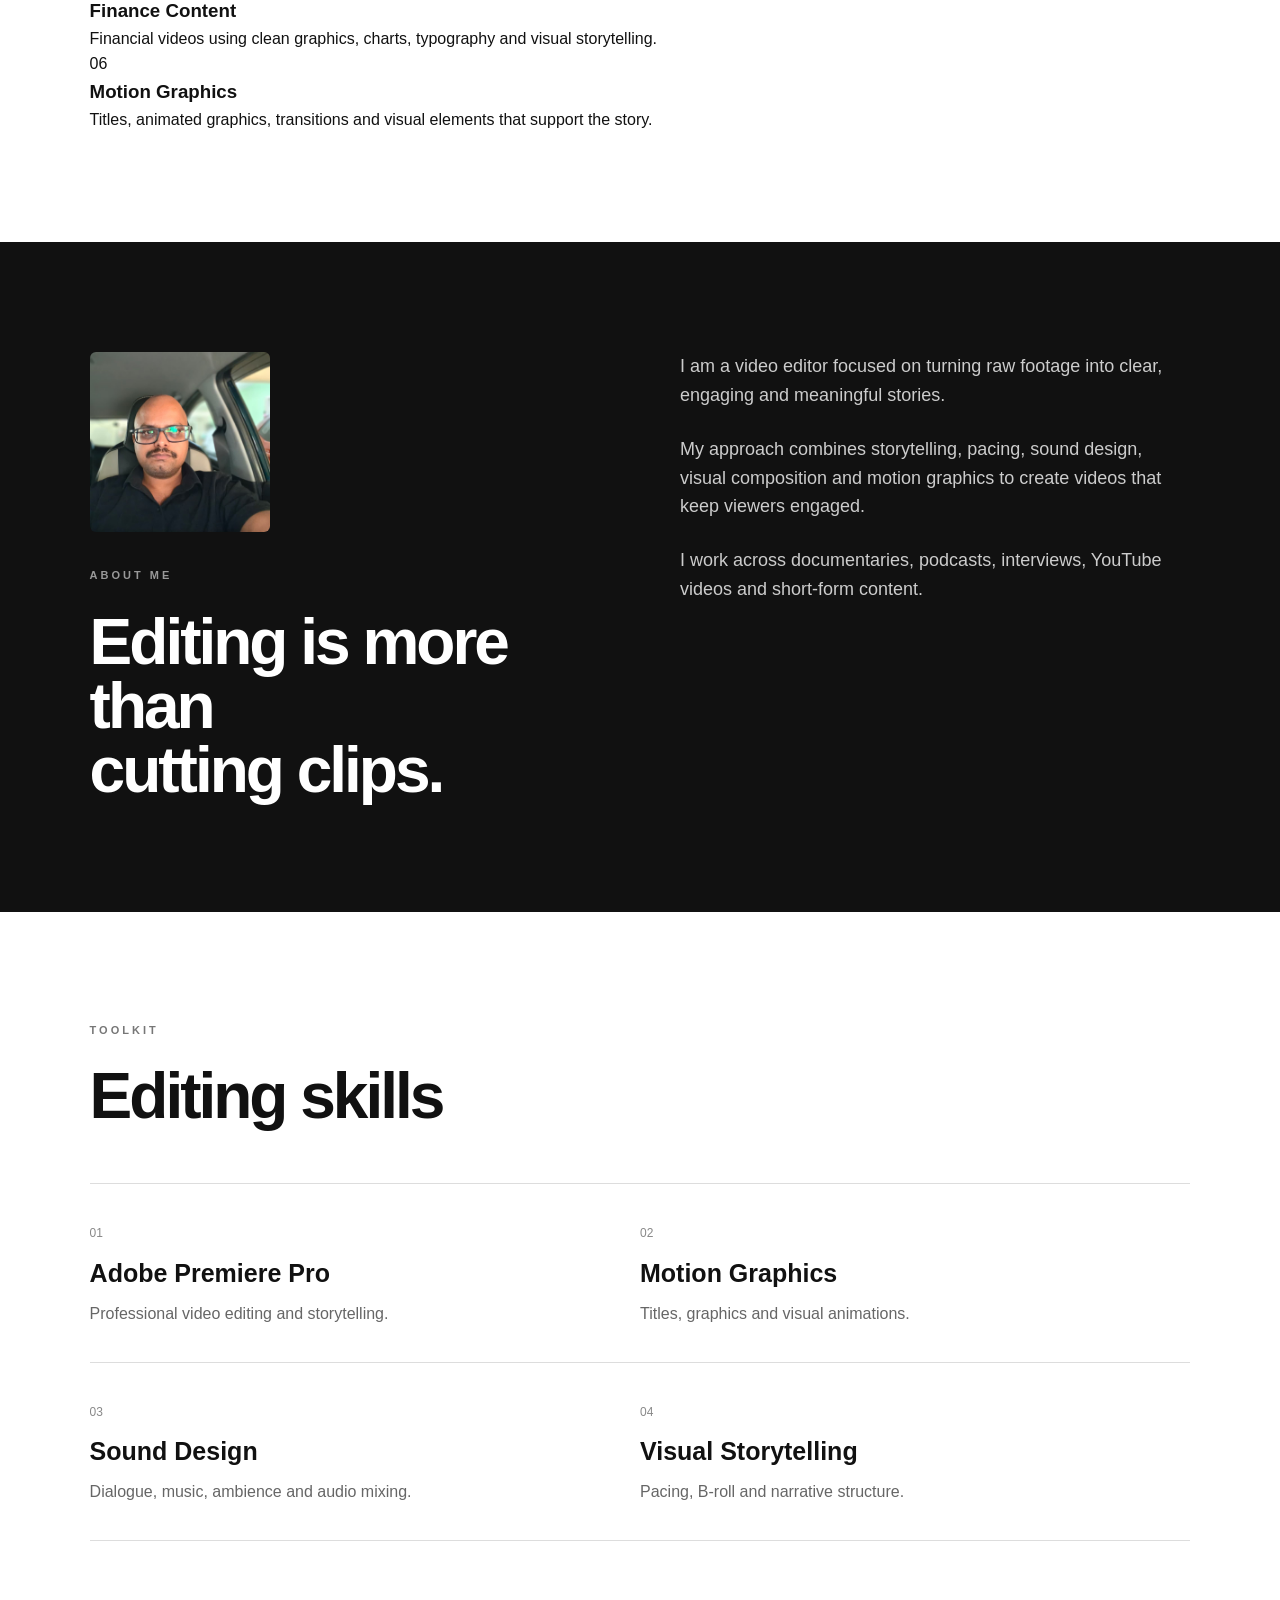
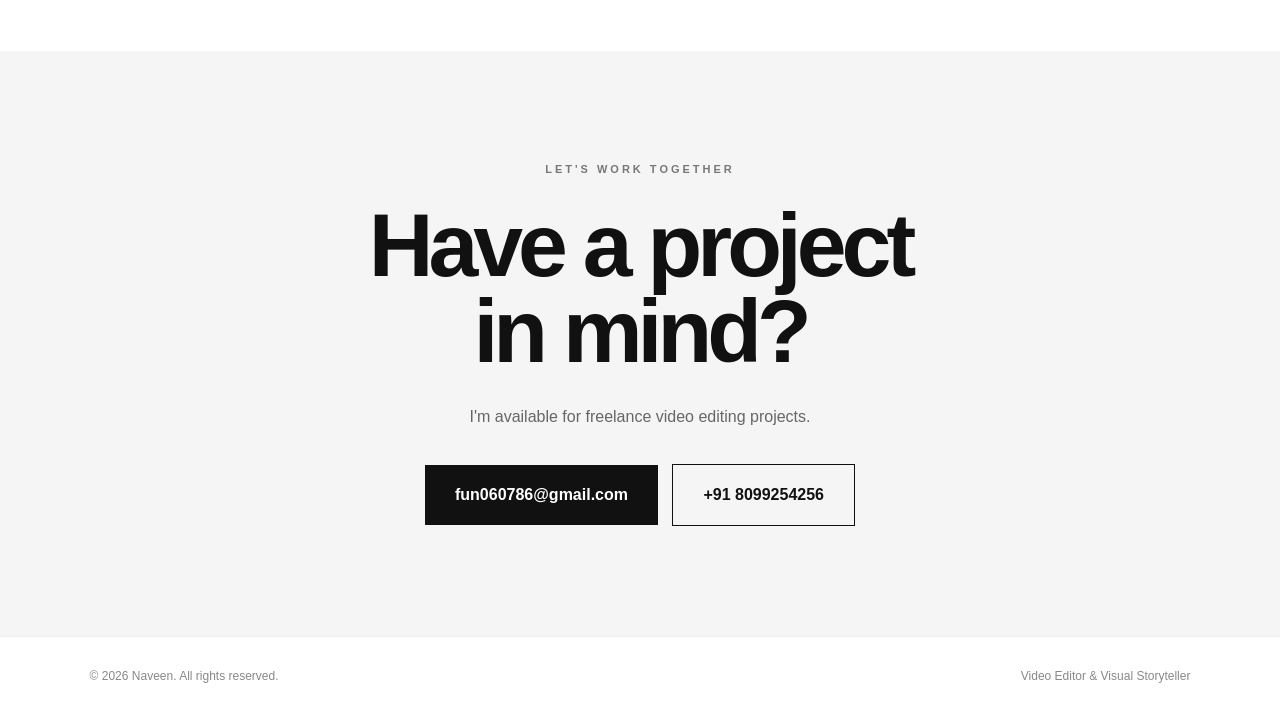
==== commit a50b1de5: "Add services section with detailed offerings" ====
--- a/index.html
+++ b/index.html
@@ -318,6 +318,112 @@
 
 </section>
 
+    <section id="services" class="services">
+
+    <div class="section-title">
+
+        <p class="eyebrow">WHAT I DO</p>
+
+        <h2>Services</h2>
+
+        <p>
+            Editing services tailored for creators, brands and
+            organizations looking to tell better stories.
+        </p>
+
+    </div>
+
+
+    <div class="services-grid">
+
+
+        <div class="service">
+
+            <span>01</span>
+
+            <h3>Documentary Editing</h3>
+
+            <p>
+                Story-driven editing, interview selection, B-roll,
+                pacing and narrative structure.
+            </p>
+
+        </div>
+
+
+        <div class="service">
+
+            <span>02</span>
+
+            <h3>Podcast Editing</h3>
+
+            <p>
+                Multi-camera editing, dialogue cleanup, captions,
+                graphics and engaging pacing.
+            </p>
+
+        </div>
+
+
+        <div class="service">
+
+            <span>03</span>
+
+            <h3>YouTube Editing</h3>
+
+            <p>
+                Long-form editing designed around storytelling,
+                pacing and viewer retention.
+            </p>
+
+        </div>
+
+
+        <div class="service">
+
+            <span>04</span>
+
+            <h3>Short-form Content</h3>
+
+            <p>
+                Reels, Shorts and social media videos with fast,
+                engaging edits and strong visual hooks.
+            </p>
+
+        </div>
+
+
+        <div class="service">
+
+            <span>05</span>
+
+            <h3>Finance Content</h3>
+
+            <p>
+                Financial videos using clean graphics, charts,
+                typography and visual storytelling.
+            </p>
+
+        </div>
+
+
+        <div class="service">
+
+            <span>06</span>
+
+            <h3>Motion Graphics</h3>
+
+            <p>
+                Titles, animated graphics, transitions and visual
+                elements that support the story.
+            </p>
+
+        </div>
+
+
+    </div>
+
+</section>
 
 <section id="about" class="about">
 
--- a/style.css
+++ b/style.css
@@ -96,6 +96,14 @@
     margin-top: 40px;
     font-size: 18px;
     color: #555555;
+}
+
+.specialties {
+    margin-top: 25px;
+    font-size: 13px;
+    font-weight: 600;
+    letter-spacing: 0.5px;
+    color: #333333;
 }
 
 .hero-buttons {
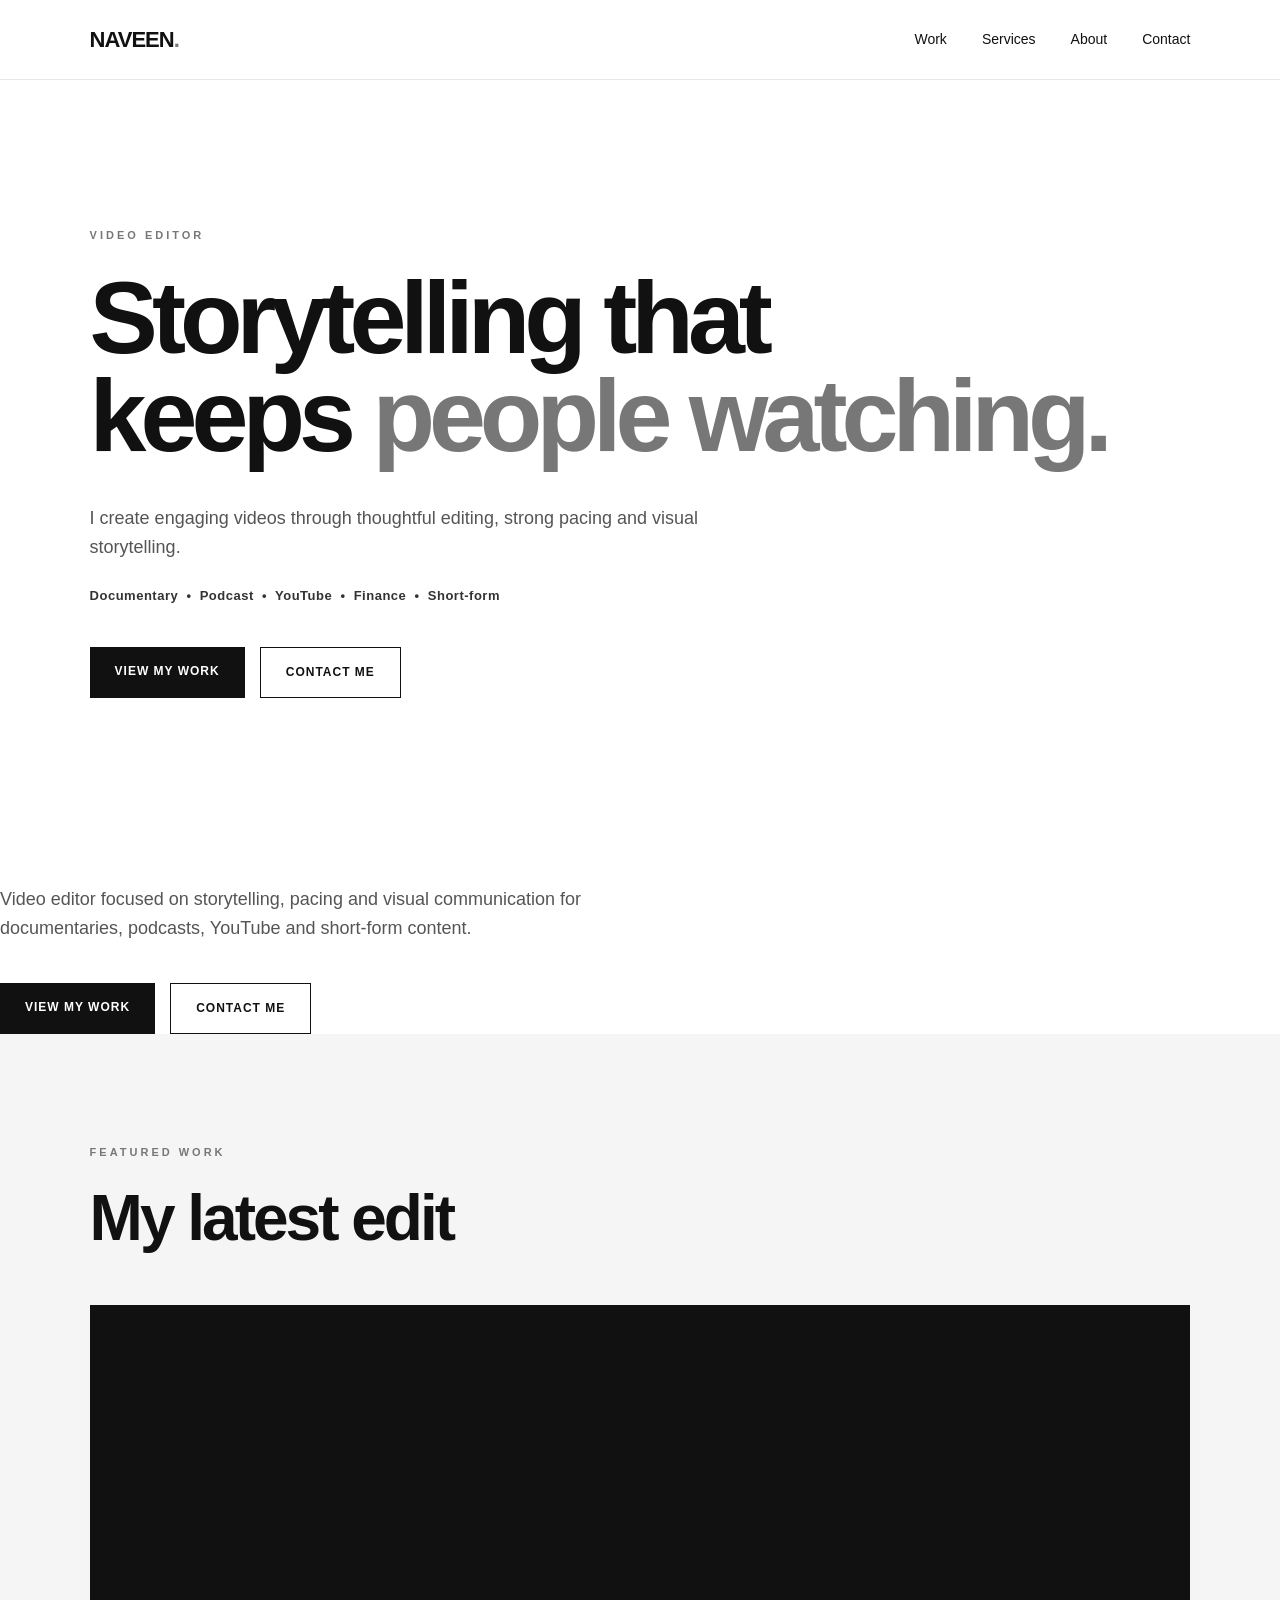
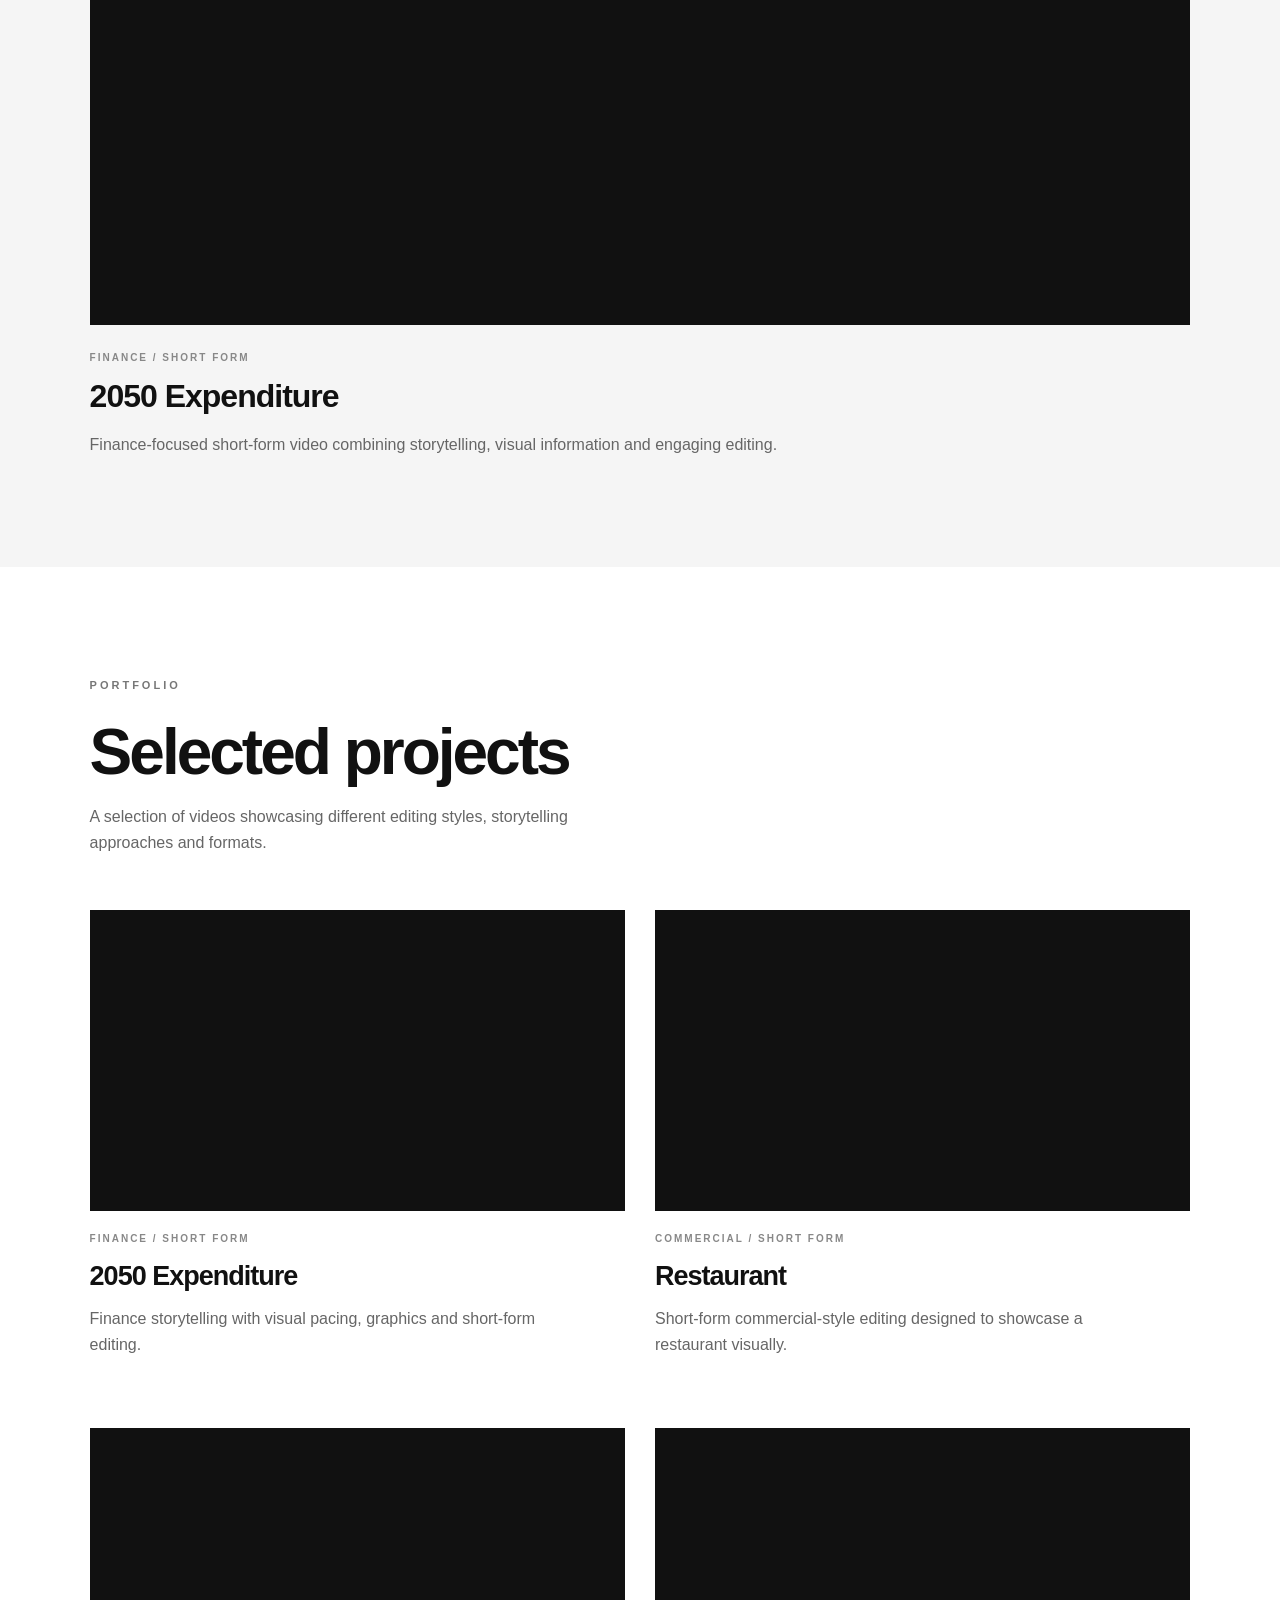
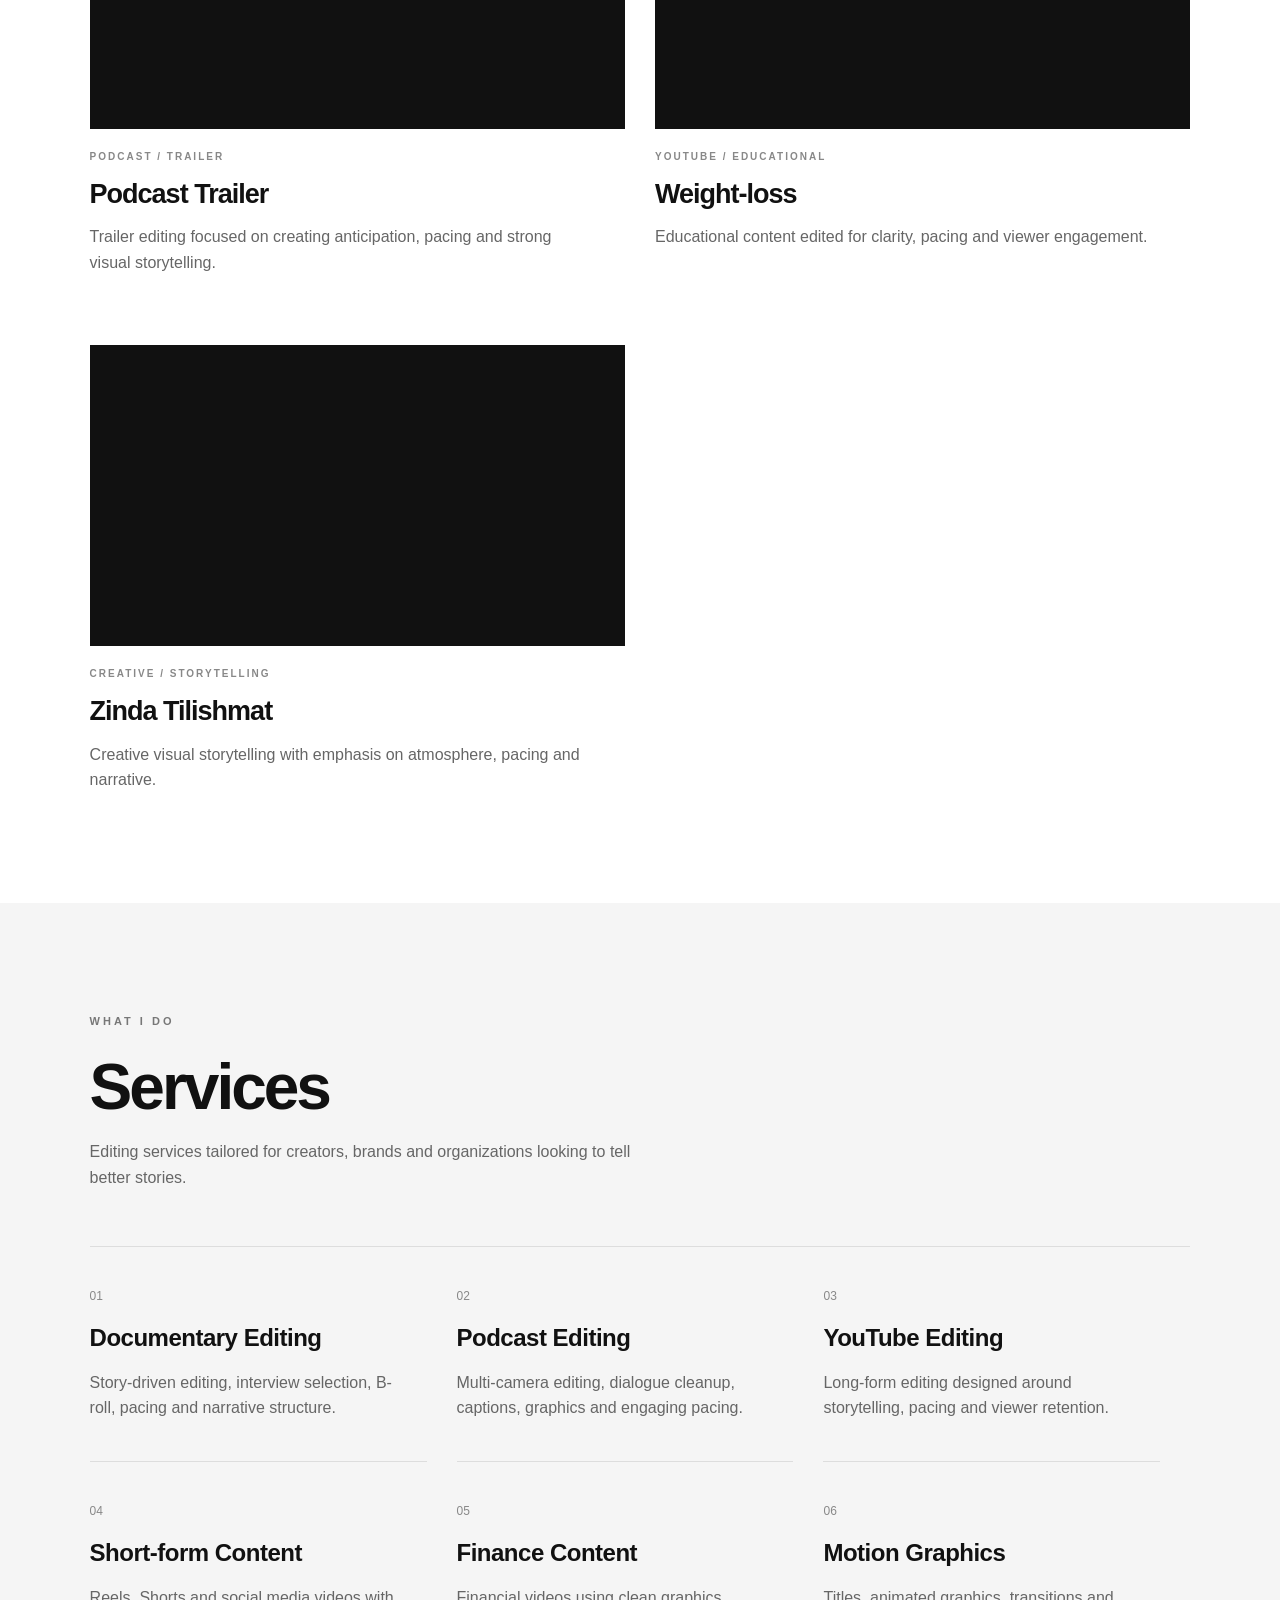
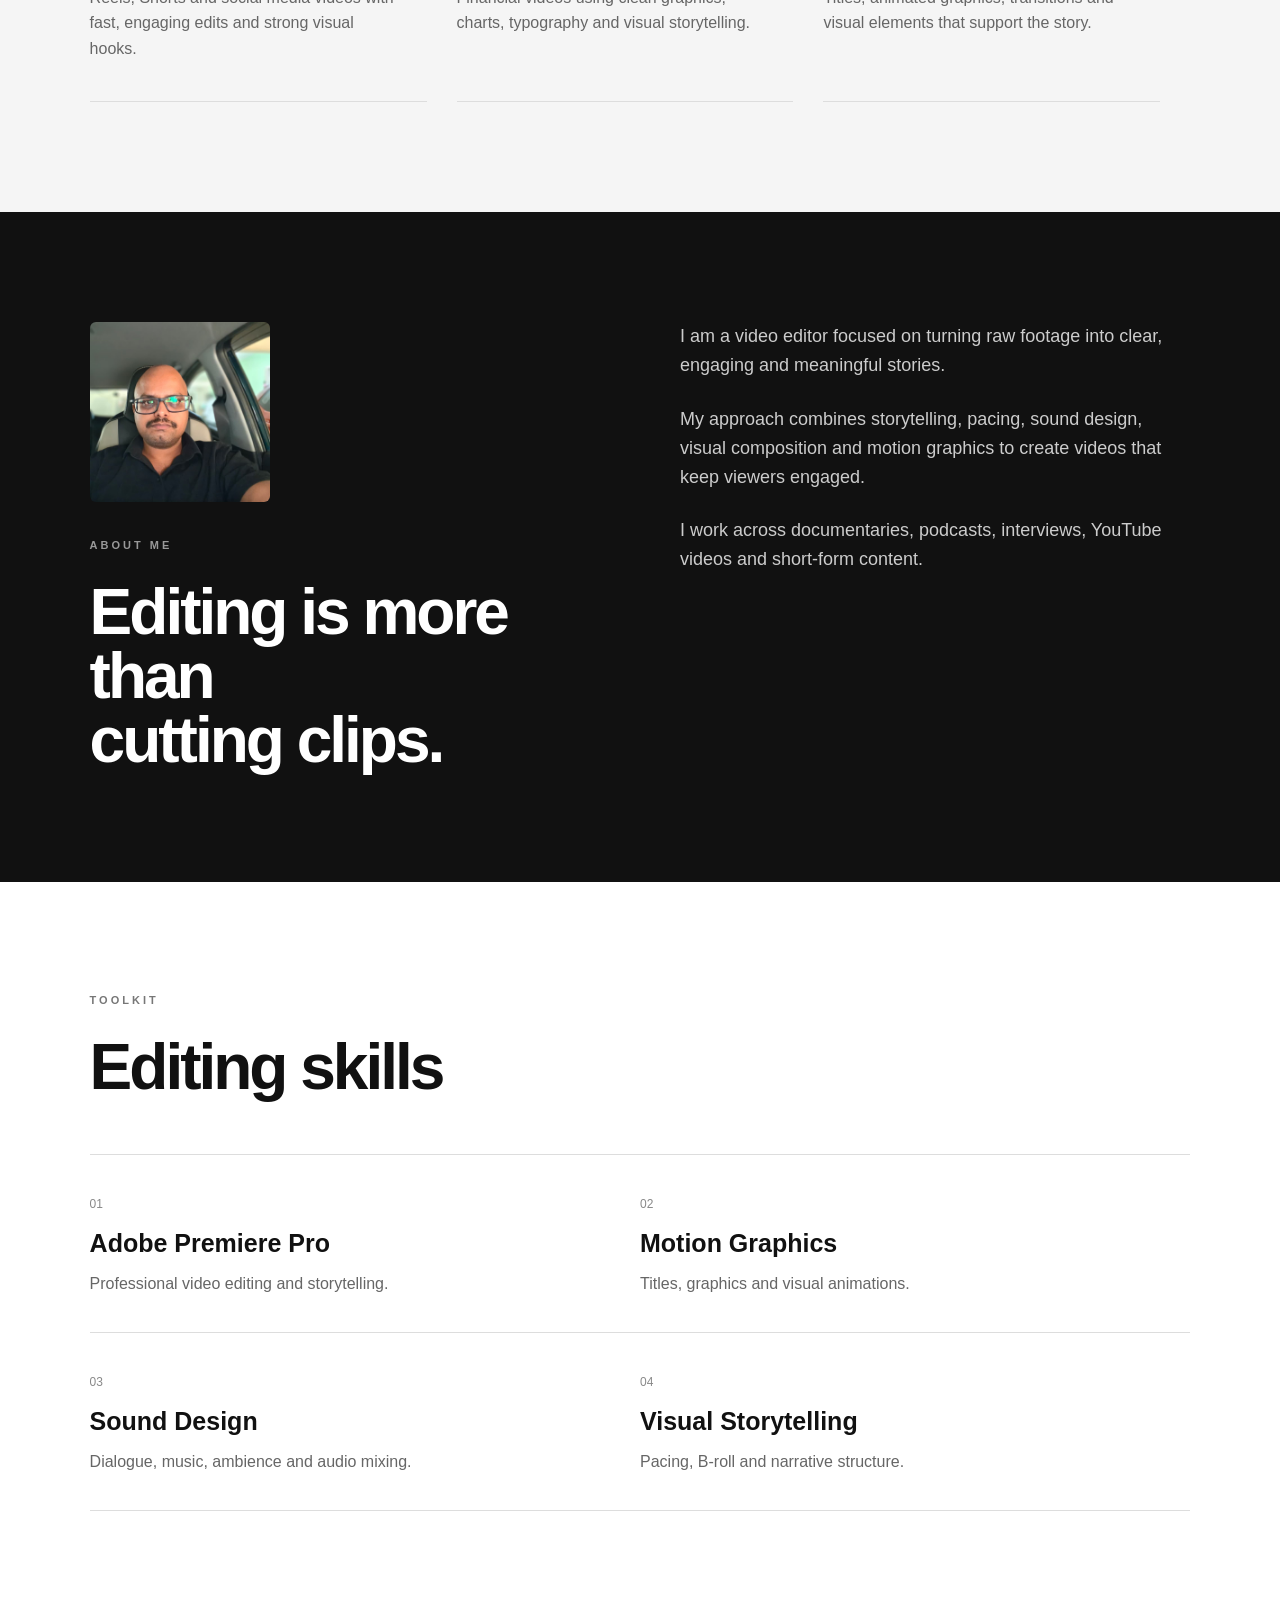
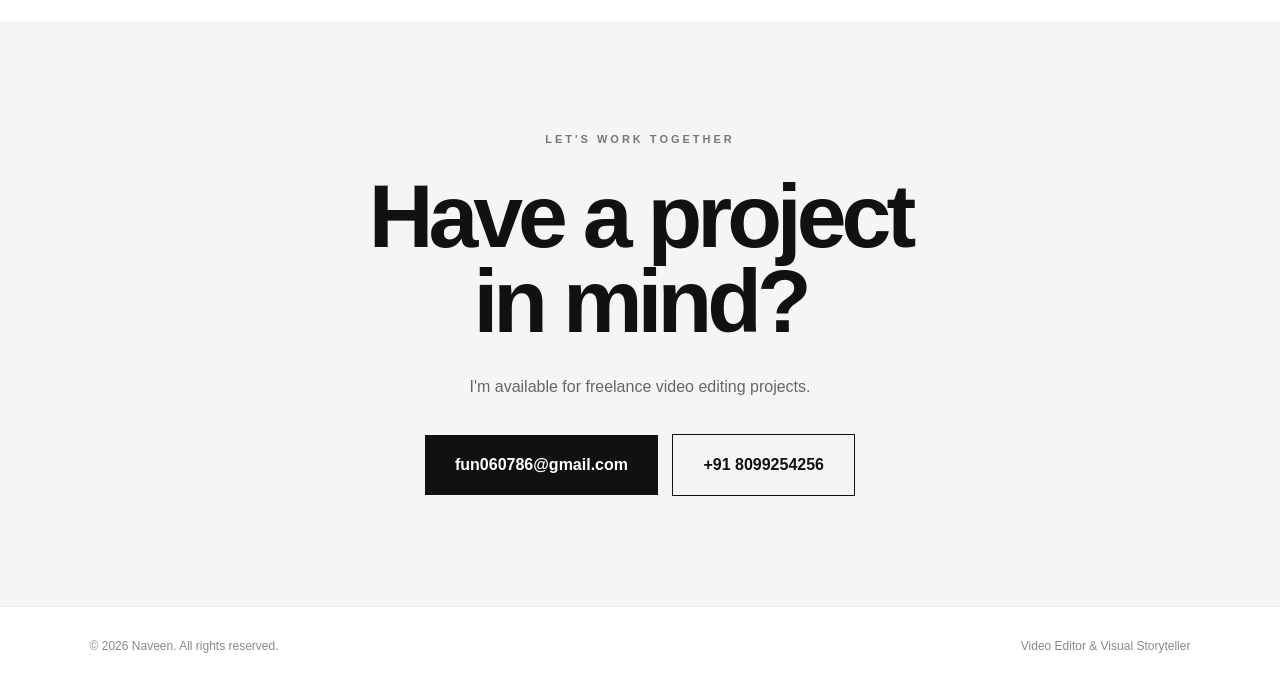
==== commit ad561c8d: "Update navigation links in index.html" ====
--- a/index.html
+++ b/index.html
@@ -18,10 +18,10 @@
     <div class="logo">NAVEEN<span>.</span></div>
 
     <nav>
-        <a href="#work">Work</a>
-        <a href="#about">About</a>
-        <a href="#skills">Skills</a>
-        <a href="#contact">Contact</a>
+    <a href="#work">Work</a>
+    <a href="#services">Services</a>
+    <a href="#about">About</a>
+    <a href="#contact">Contact</a>
     </nav>
 </header>
 
--- a/style.css
+++ b/style.css
@@ -249,6 +249,41 @@
     max-width: 500px;
 }
 
+/* =========================
+   SERVICES
+========================= */
+
+.services {
+    background: #f5f5f5;
+}
+
+.services-grid {
+    display: grid;
+    grid-template-columns: repeat(3, 1fr);
+    border-top: 1px solid #dddddd;
+}
+
+.service {
+    padding: 35px 30px 40px 0;
+    margin-right: 30px;
+    border-bottom: 1px solid #dddddd;
+}
+
+.service span {
+    font-size: 12px;
+    color: #888888;
+}
+
+.service h3 {
+    font-size: 24px;
+    margin: 12px 0;
+    letter-spacing: -0.5px;
+}
+
+.service p {
+    color: #666666;
+    max-width: 350px;
+}
 
 /* =========================
    ABOUT
@@ -457,6 +492,14 @@
         grid-template-columns: 1fr;
     }
 
+    .services-grid {
+    grid-template-columns: 1fr;
+}
+
+.service {
+    margin-right: 0;
+}
+
     .contact h2 {
         letter-spacing: -3px;
     }
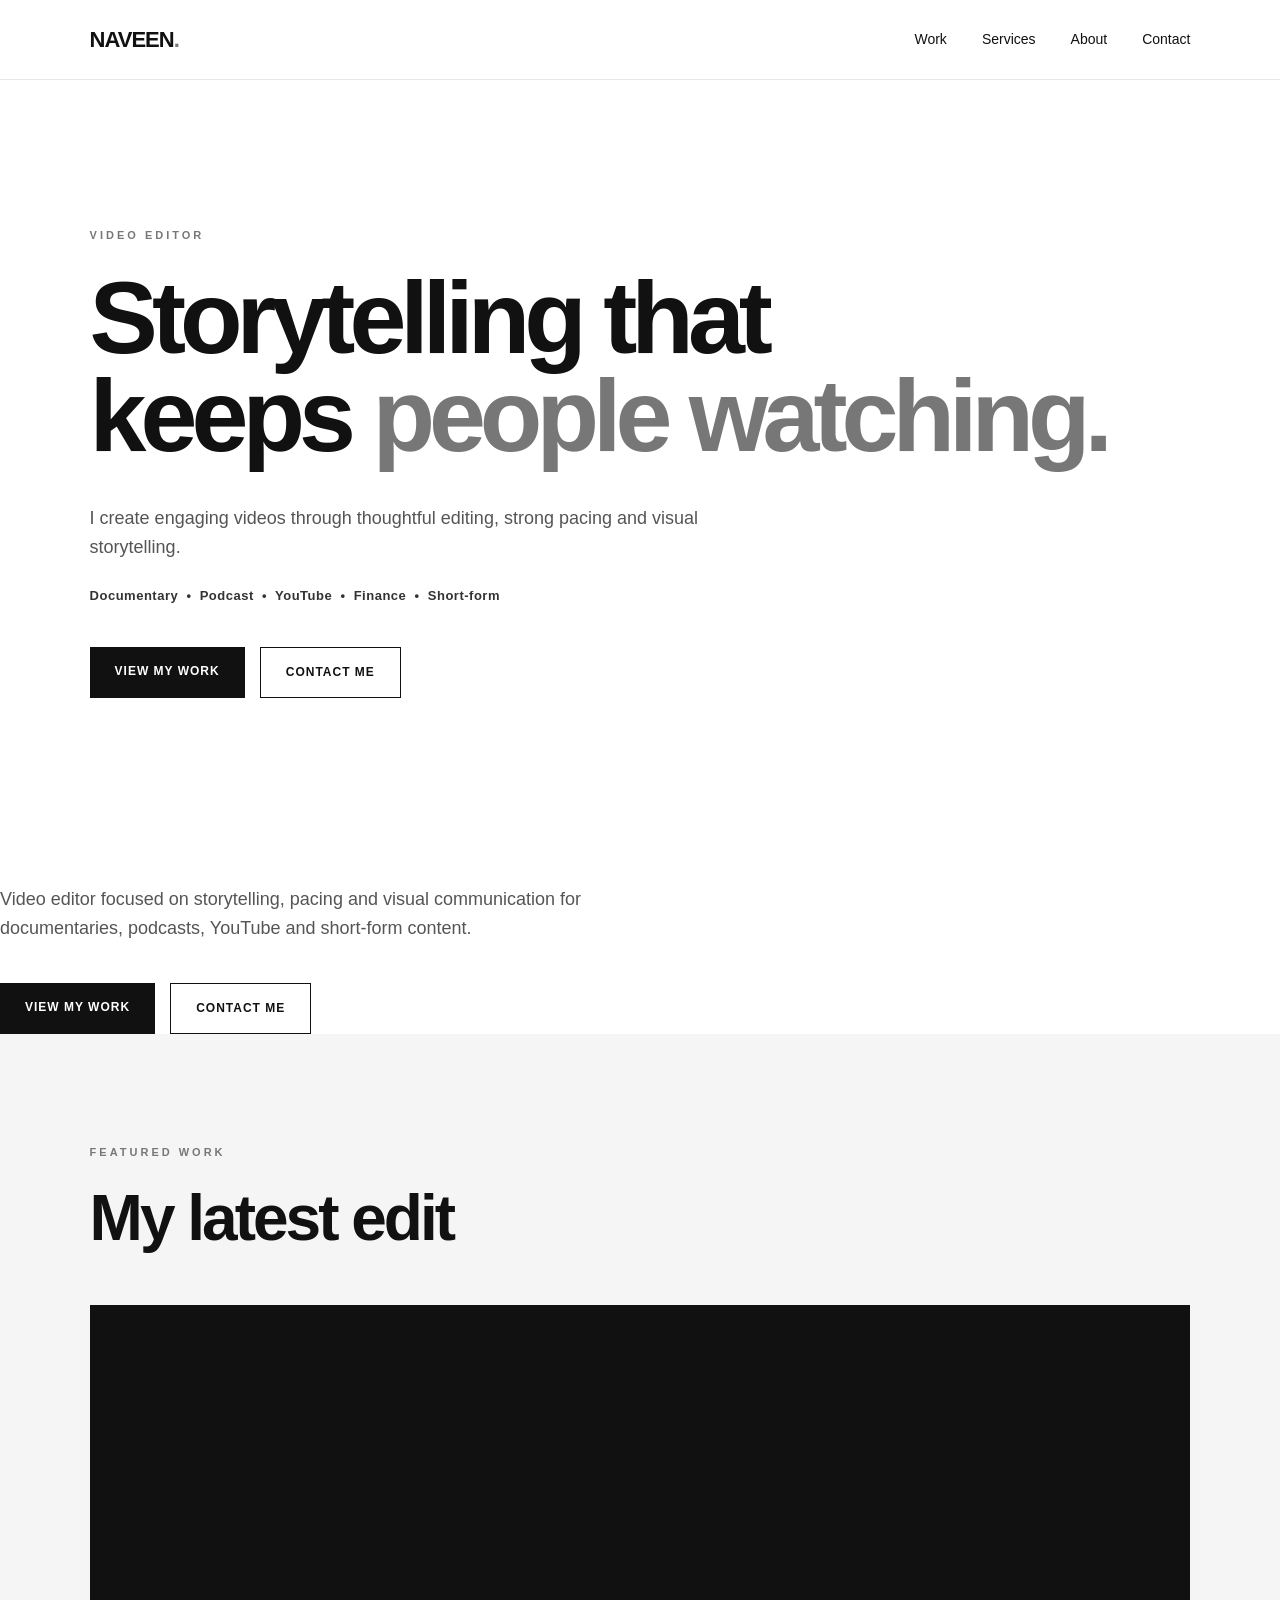
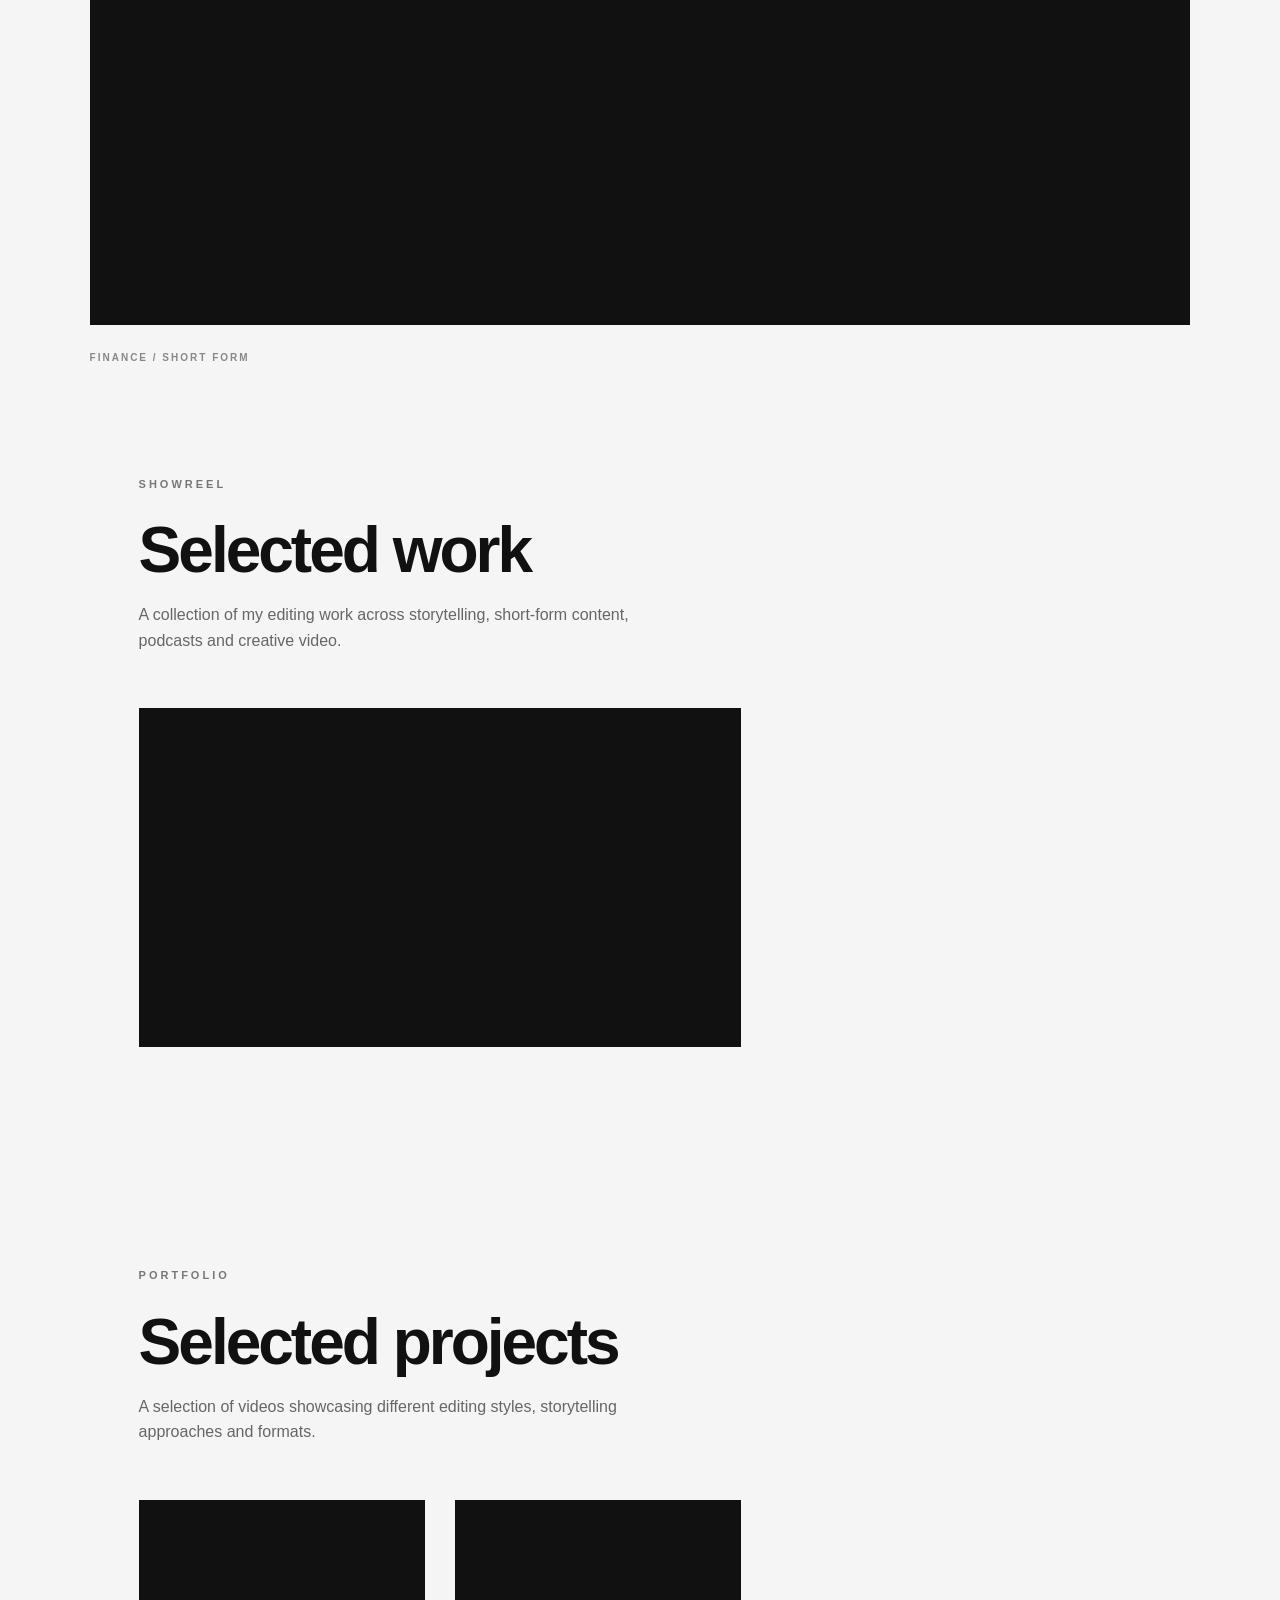
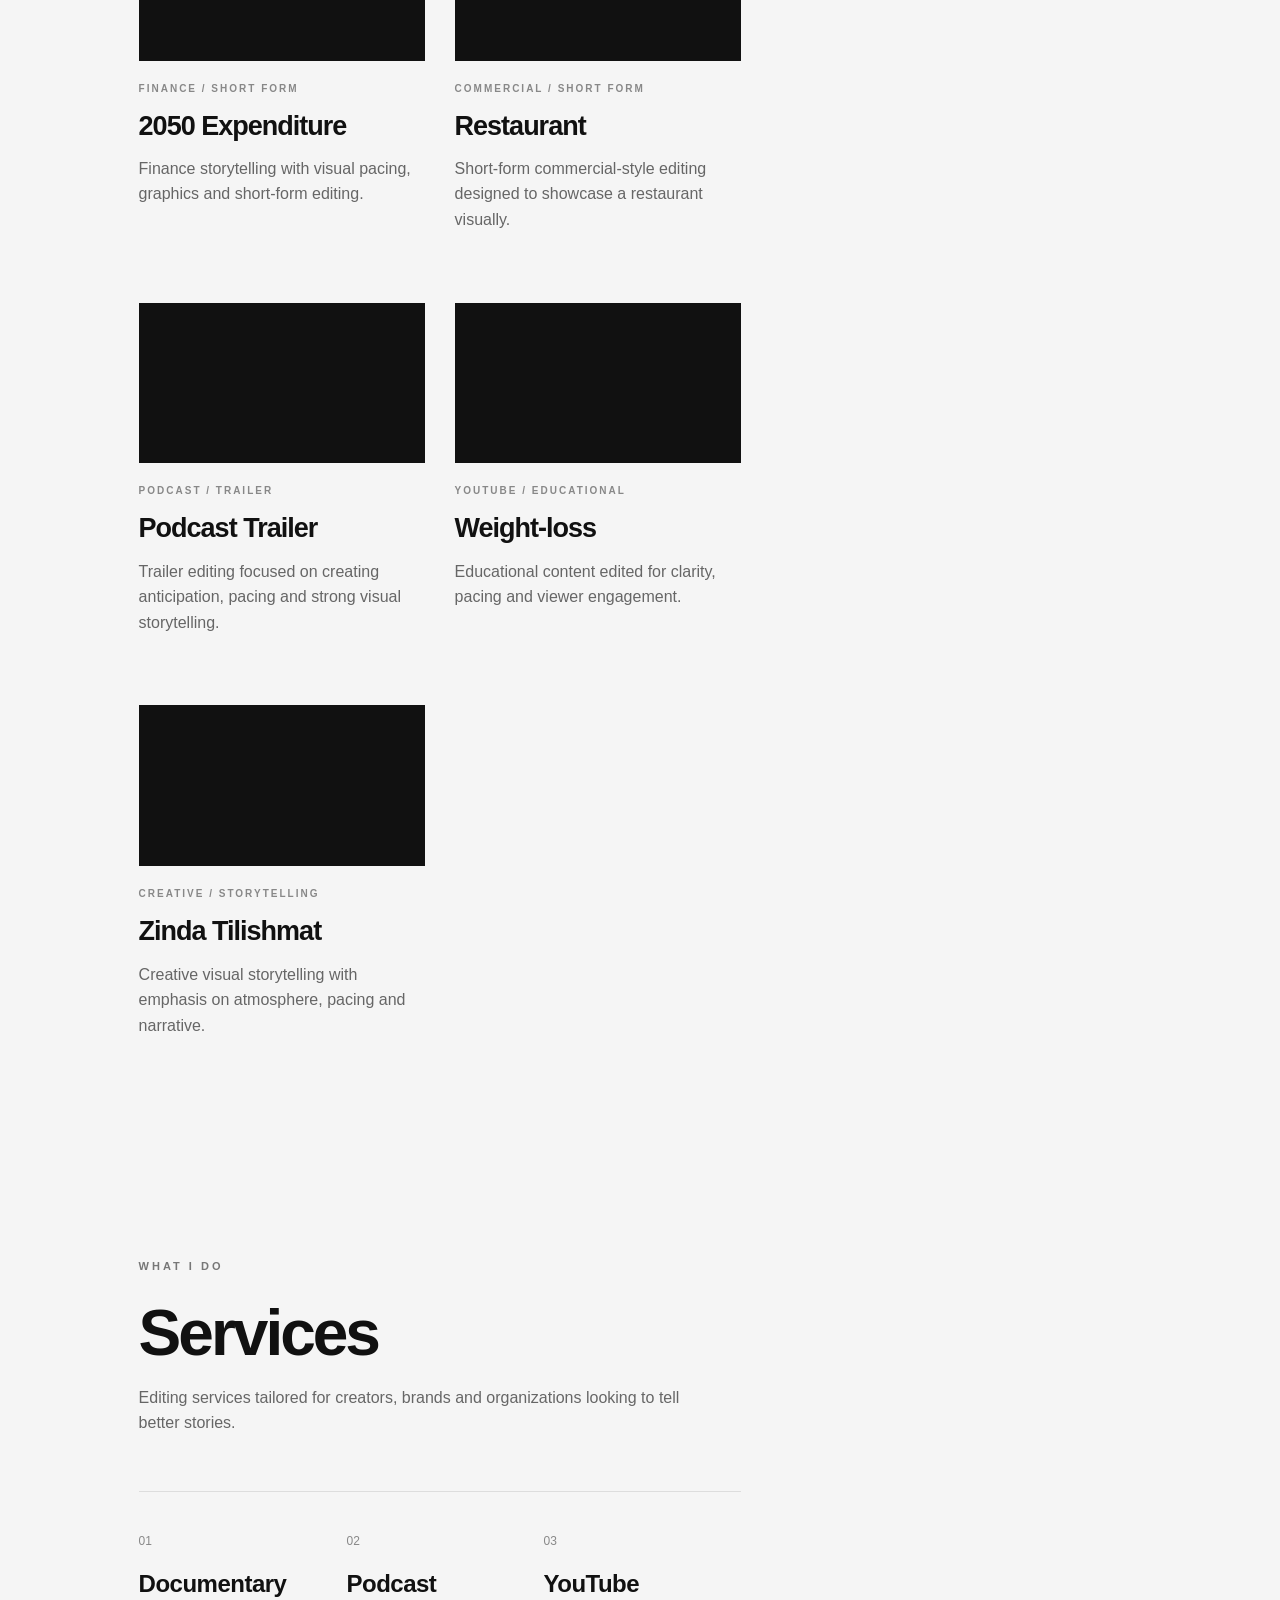
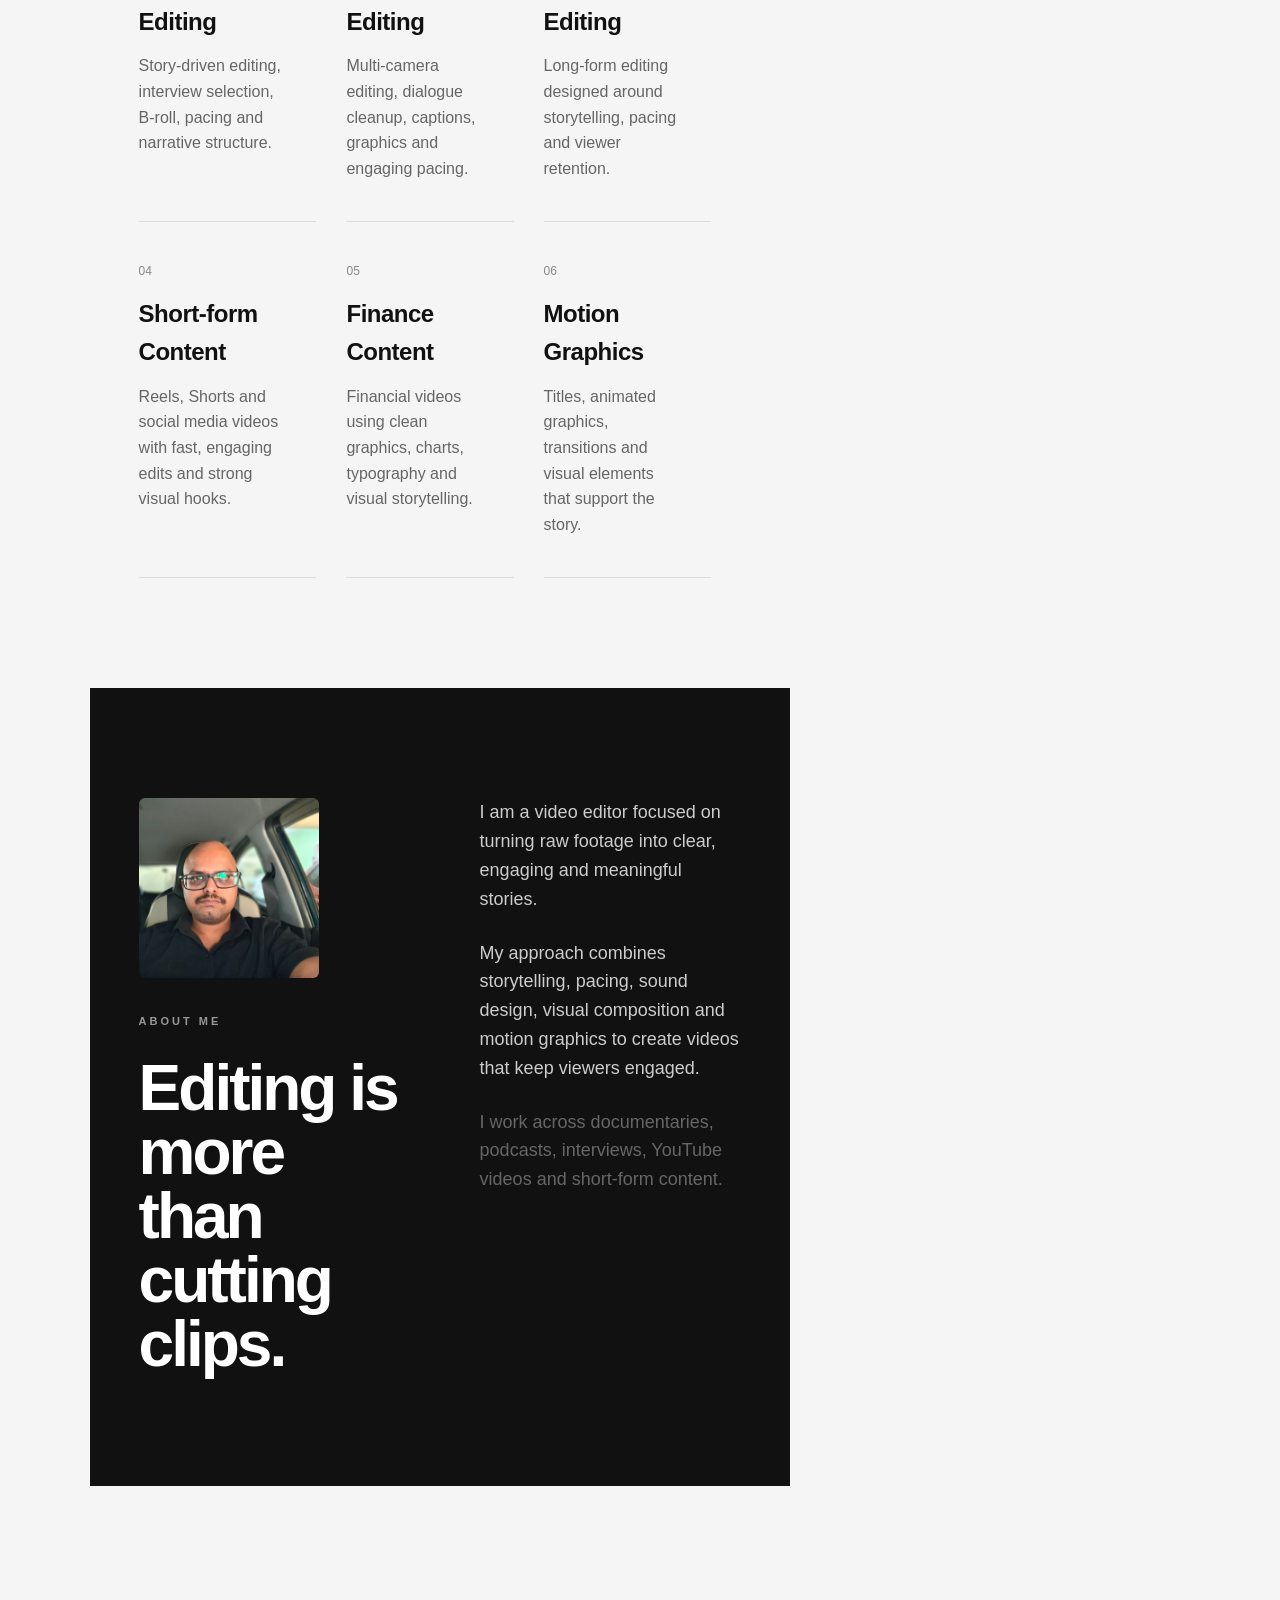
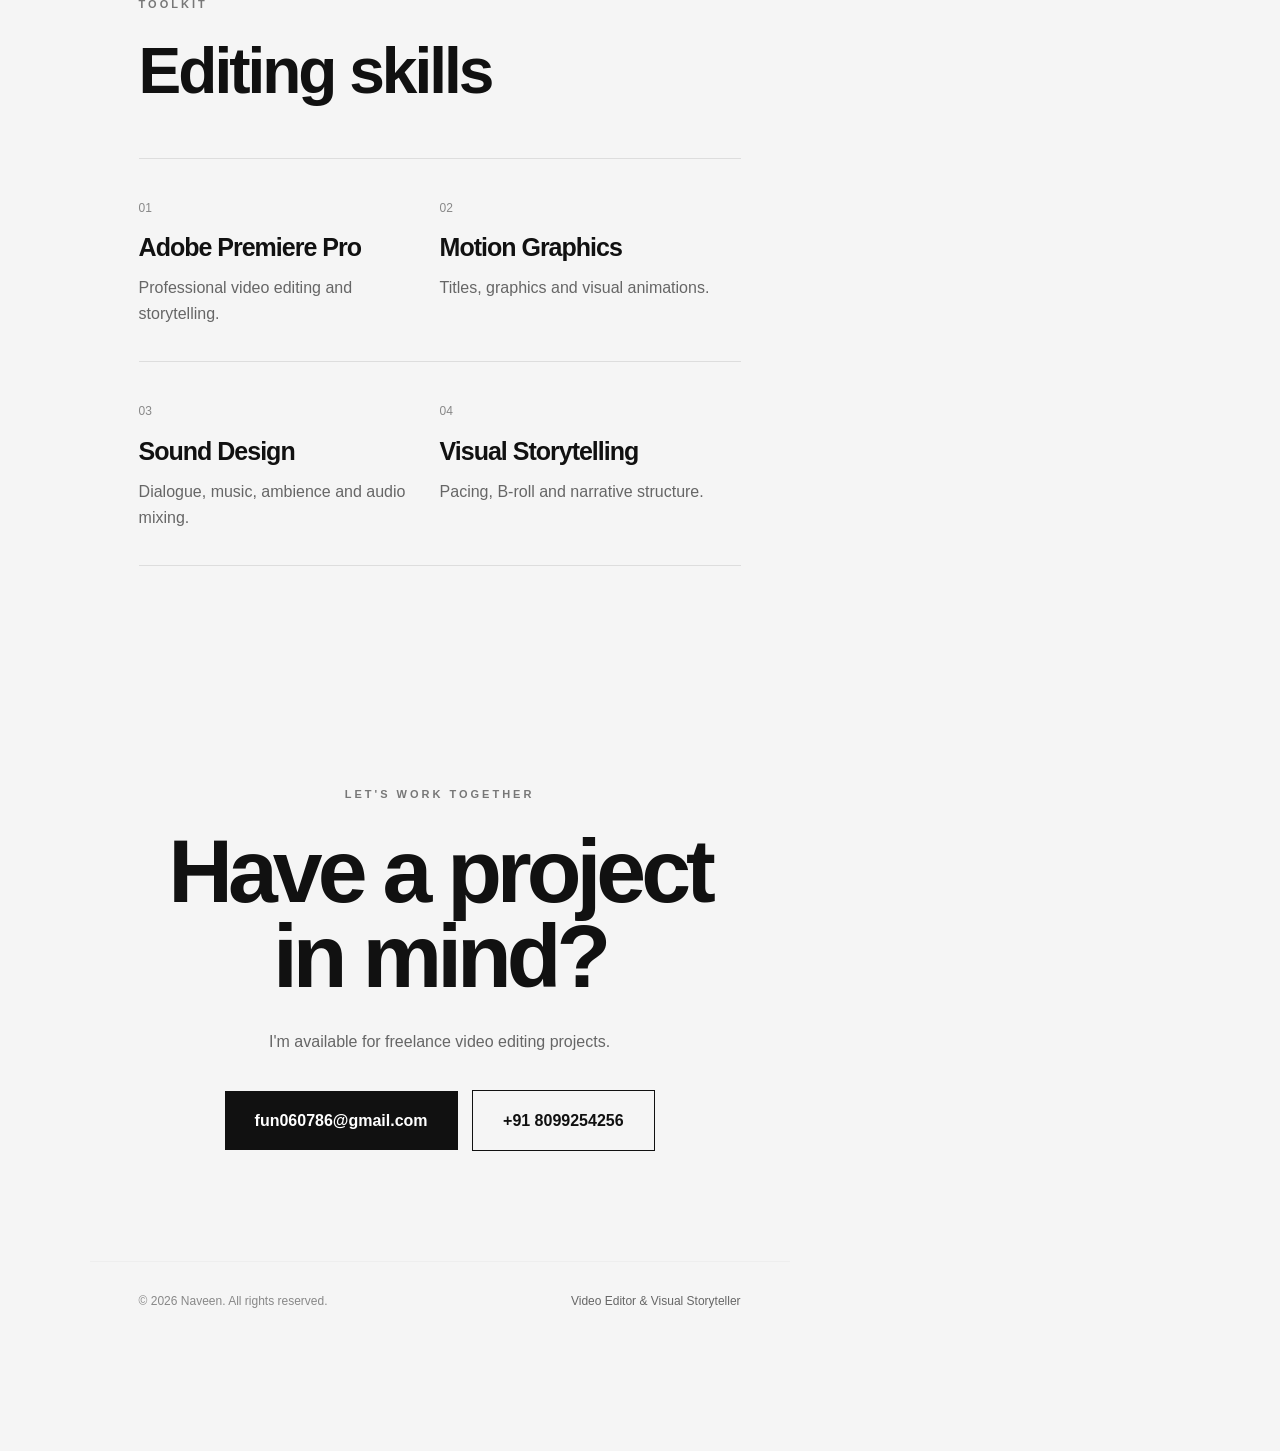
==== commit b24db847: "Add showreel section with video and updated text Added a showreel section with a video iframe and up" ====
--- a/index.html
+++ b/index.html
@@ -113,12 +113,29 @@
 
         <p class="category">FINANCE / SHORT FORM</p>
 
-        <h3>2050 Expenditure</h3>
+       <section class="showreel">
+
+    <div class="section-title">
+
+        <p class="eyebrow">SHOWREEL</p>
+
+        <h2>Selected work</h2>
 
         <p>
-            Finance-focused short-form video combining storytelling,
-            visual information and engaging editing.
-        </p>
+            A collection of my editing work across storytelling,
+            short-form content, podcasts and creative video.
+        </p>
+
+    </div>
+
+    <div class="video-wrapper">
+
+        <iframe
+            src="https://www.youtube.com/embed/o-4-ZKJ9qDw"
+            title="Naveen Video Editing Showreel"
+            allow="accelerometer; autoplay; clipboard-write; encrypted-media; gyroscope; picture-in-picture; web-share"
+            allowfullscreen>
+        </iframe>
 
     </div>
 
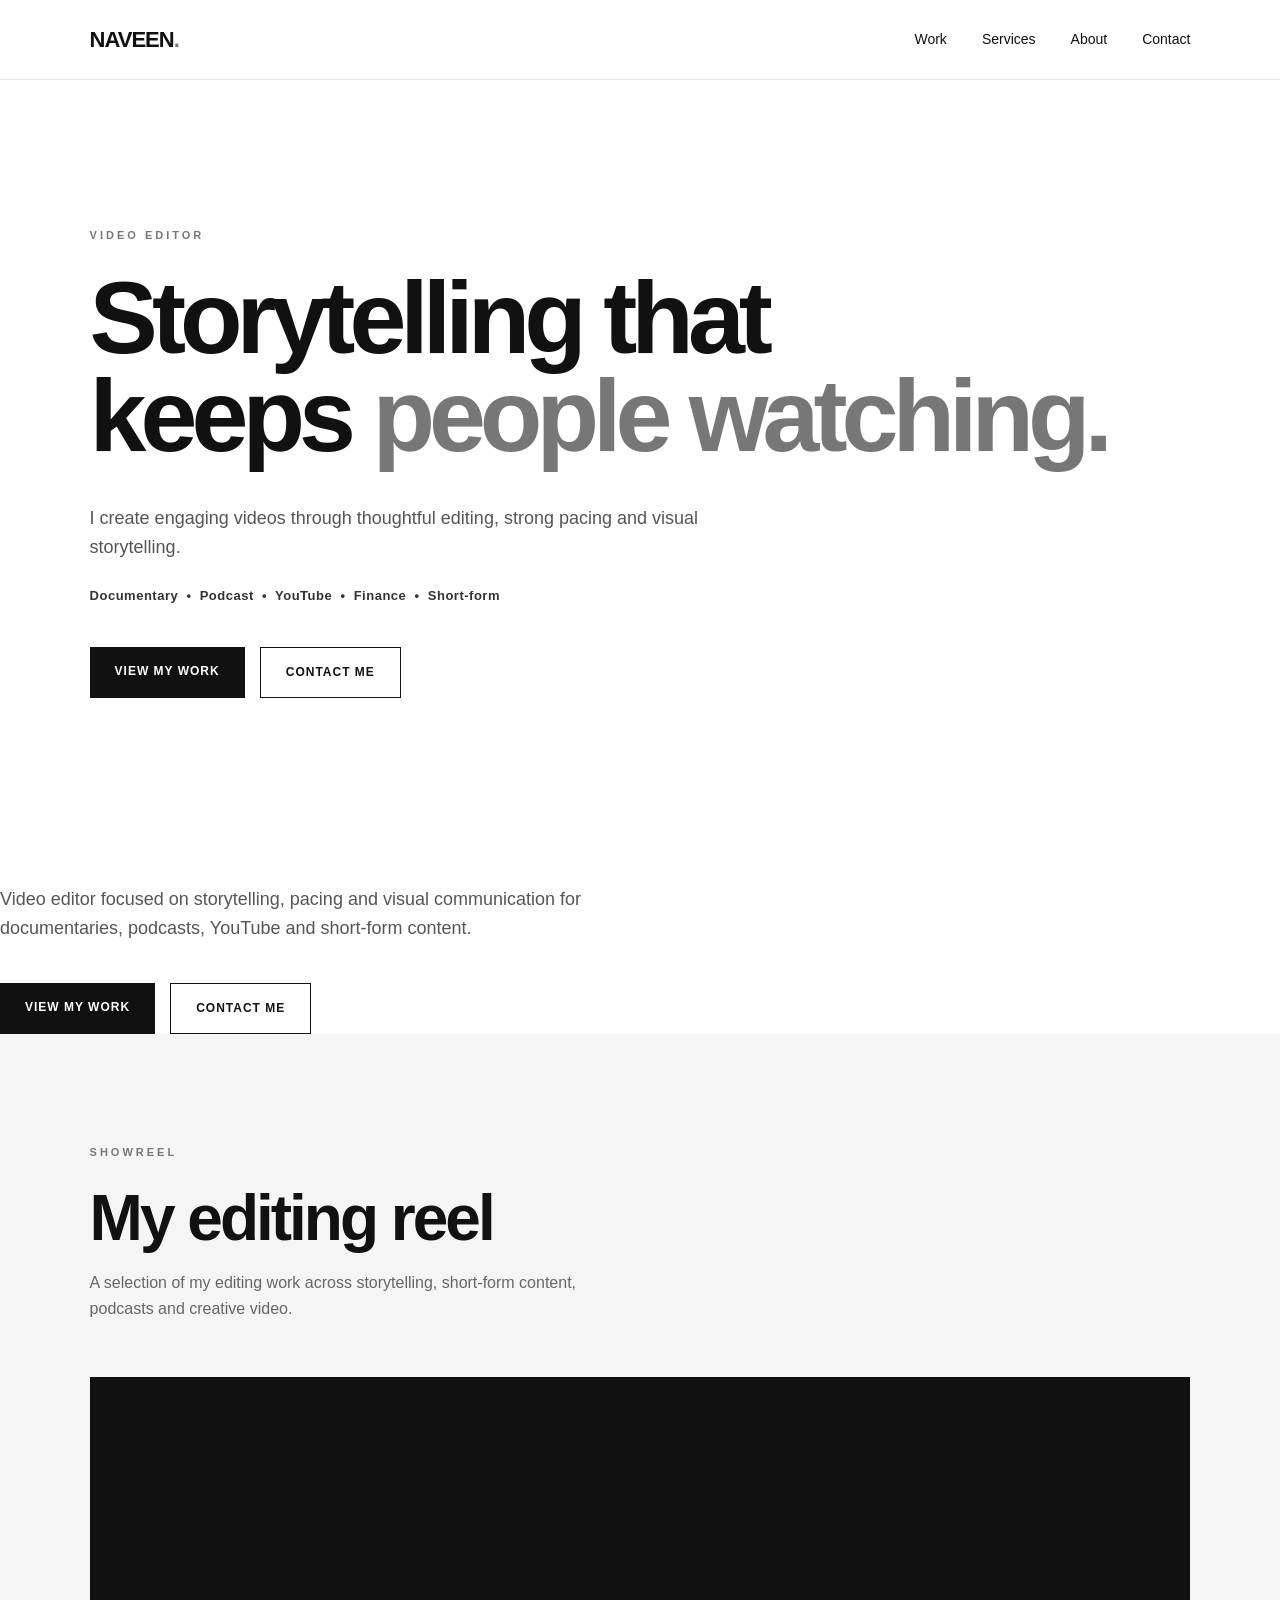
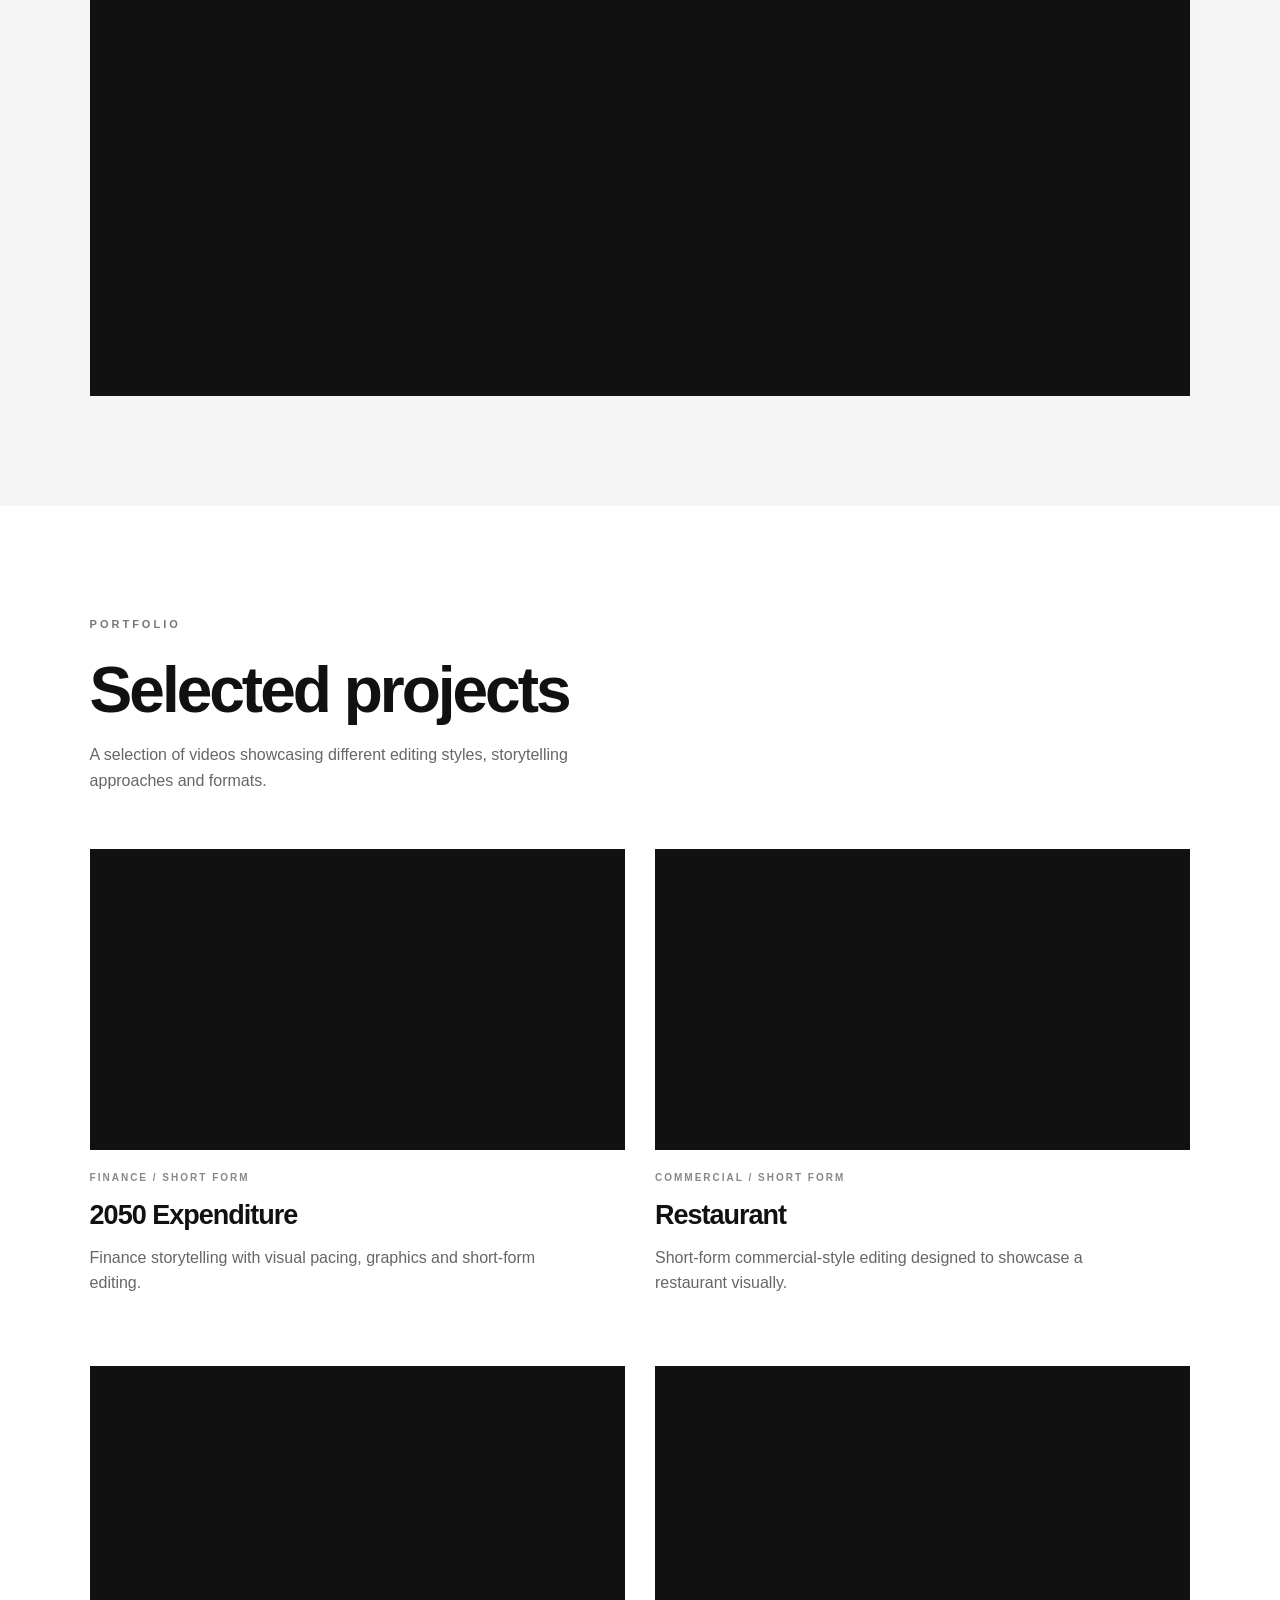
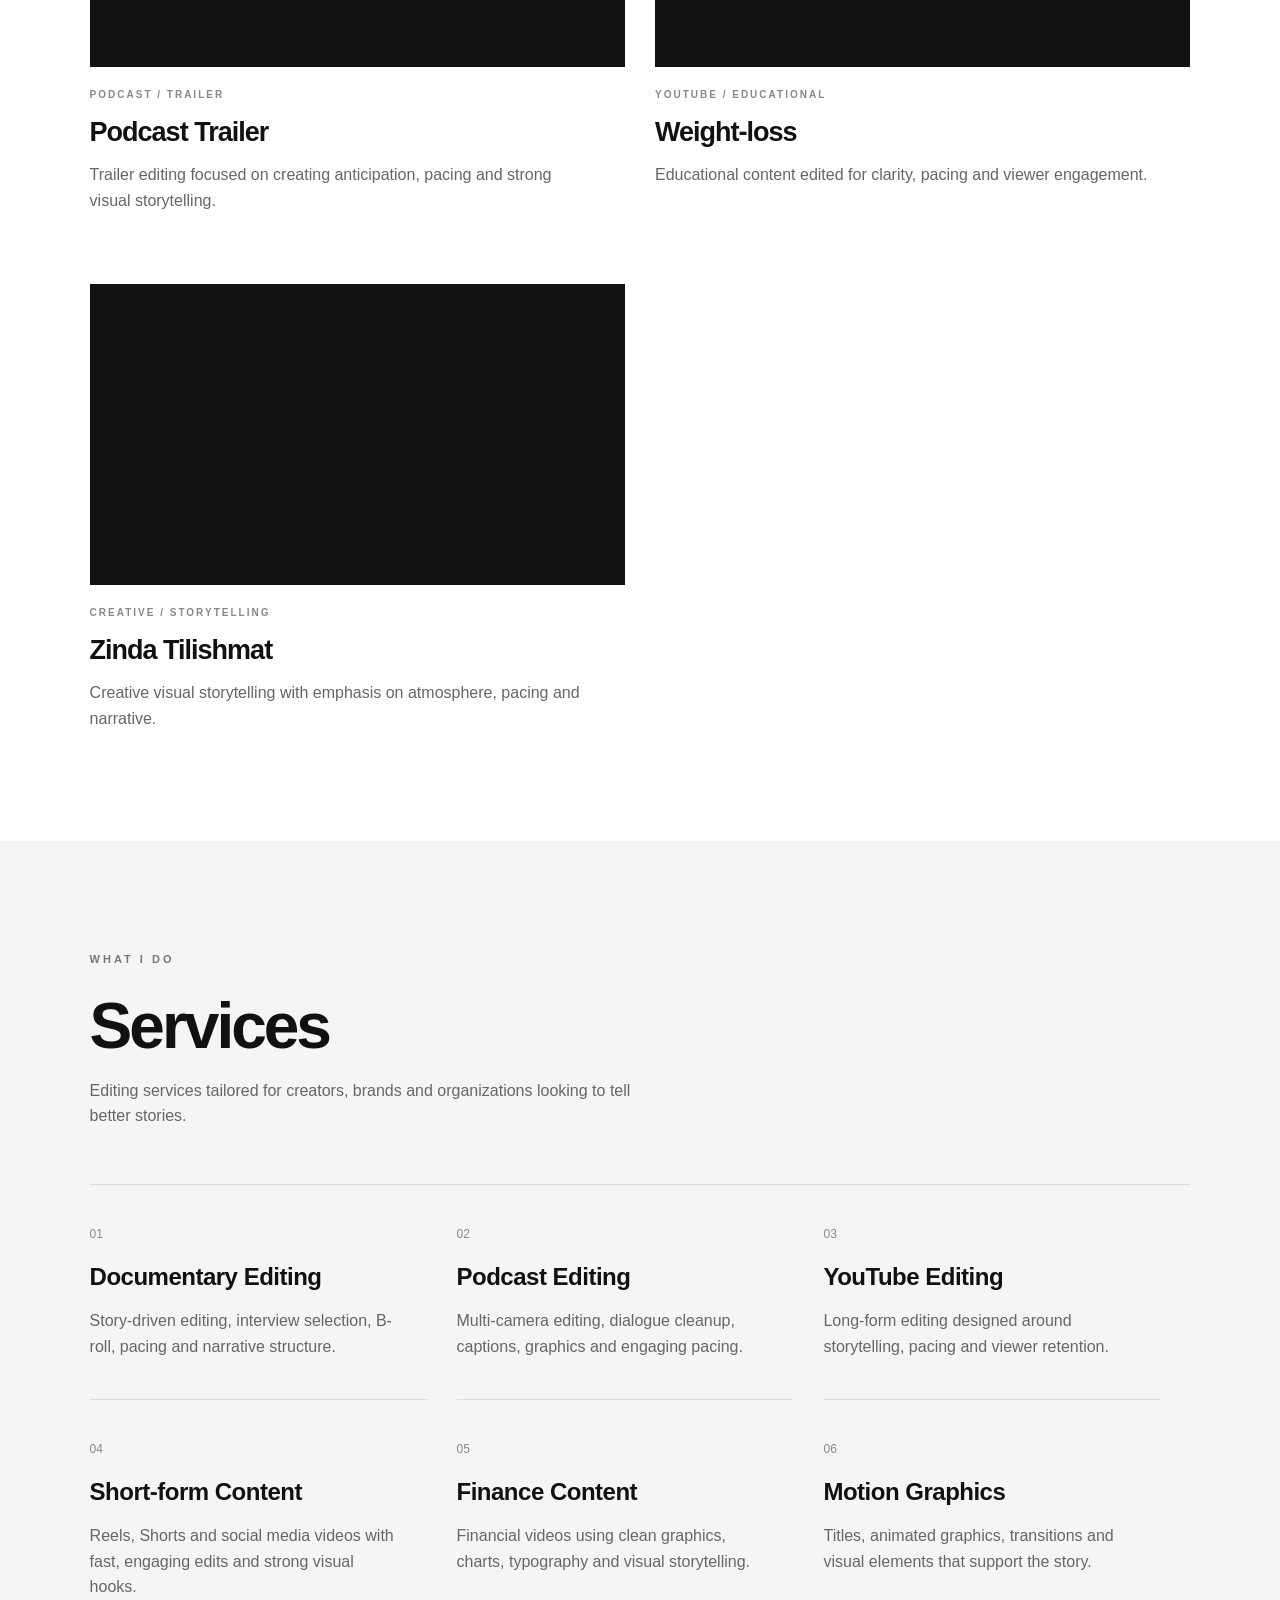
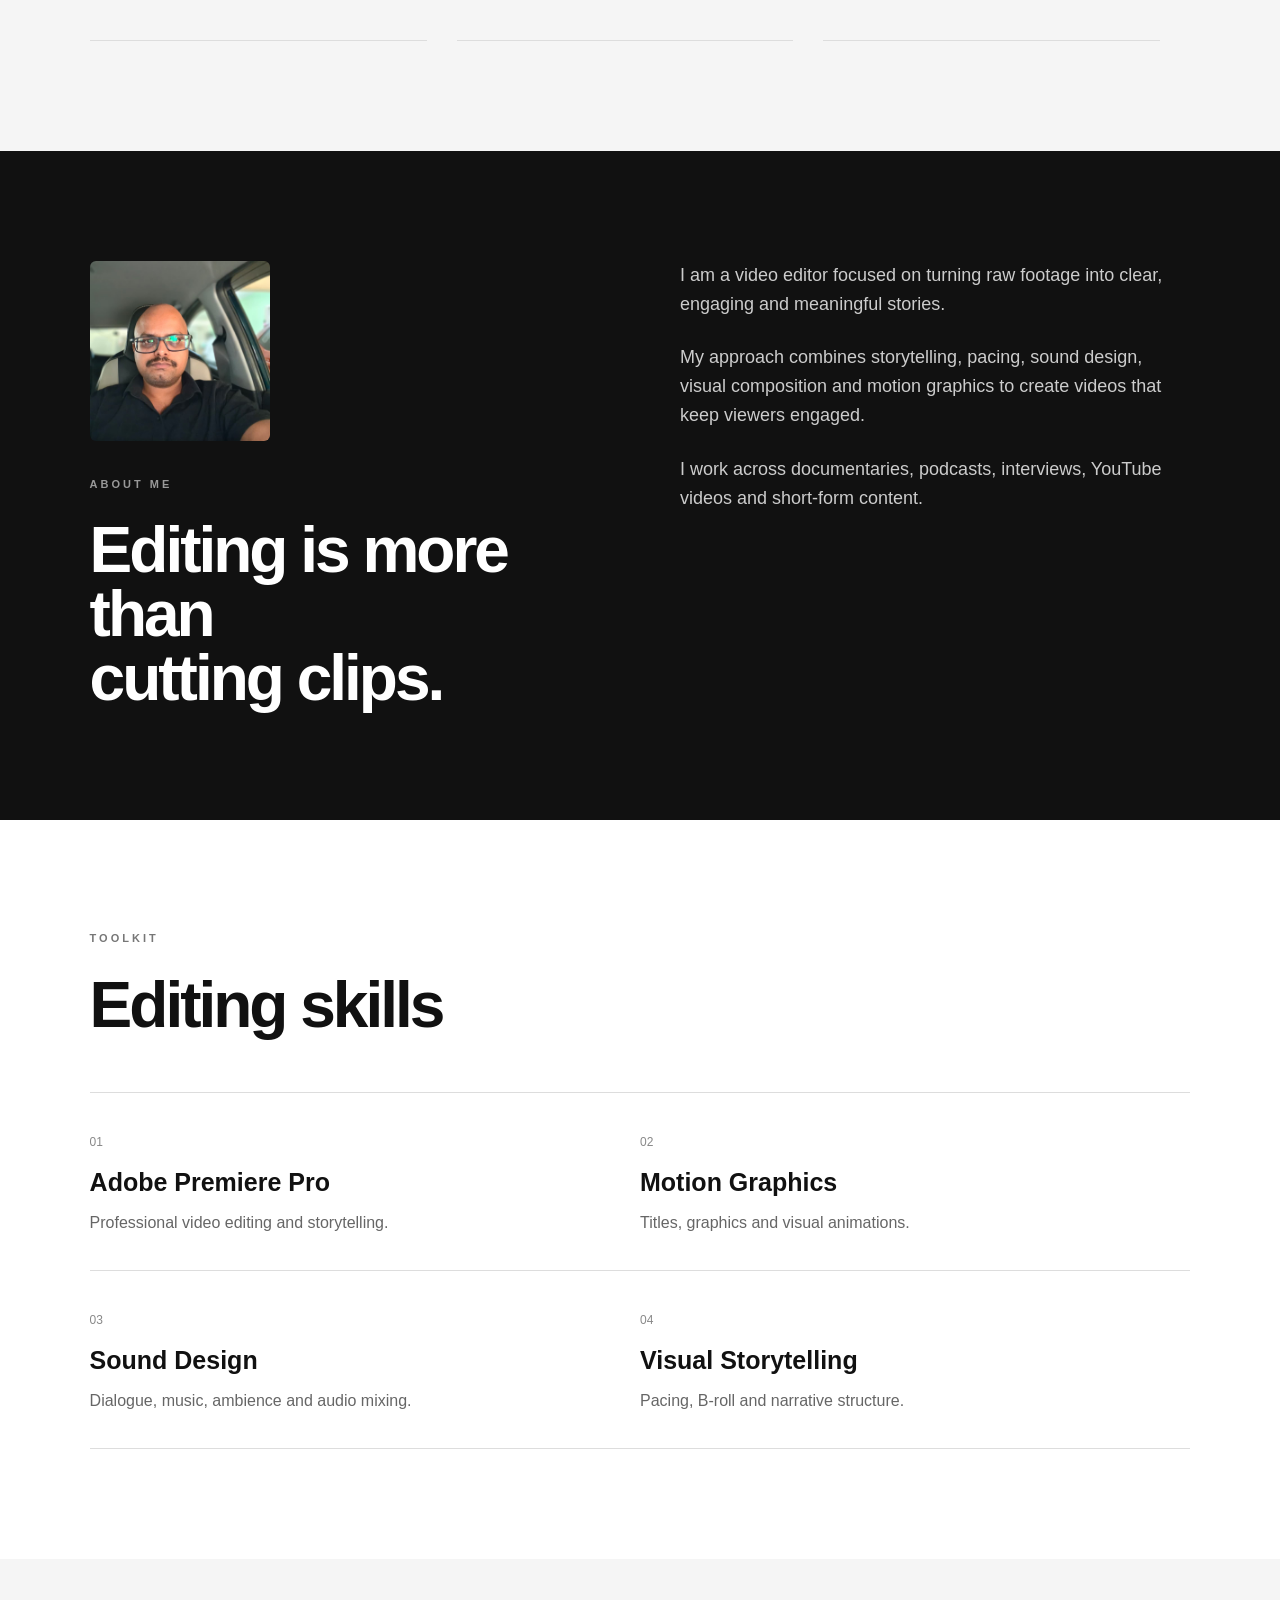
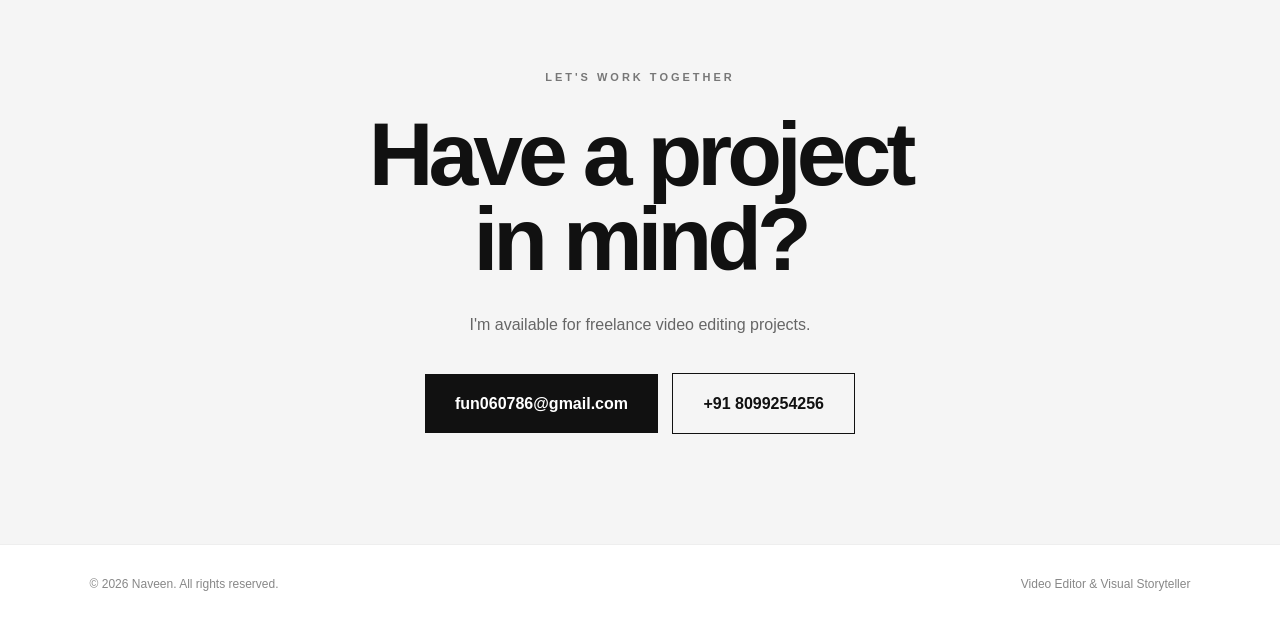
==== commit e8cac35e: "Revise showreel section titles and descriptions Updated section titles and modified text for clarity" ====
--- a/index.html
+++ b/index.html
@@ -93,36 +93,12 @@
 
     <div class="section-title">
 
-        <p class="eyebrow">FEATURED WORK</p>
-
-        <h2>My latest edit</h2>
-
-    </div>
-
-    <div class="video-wrapper">
-
-        <iframe
-            src="https://www.youtube.com/embed/z-r3MbC3uao"
-            title="2050 Expenditure"
-            allowfullscreen>
-        </iframe>
-
-    </div>
-
-    <div class="featured-info">
-
-        <p class="category">FINANCE / SHORT FORM</p>
-
-       <section class="showreel">
-
-    <div class="section-title">
-
         <p class="eyebrow">SHOWREEL</p>
 
-        <h2>Selected work</h2>
+        <h2>My editing reel</h2>
 
         <p>
-            A collection of my editing work across storytelling,
+            A selection of my editing work across storytelling,
             short-form content, podcasts and creative video.
         </p>
 
@@ -141,7 +117,6 @@
 
 </section>
 
-
 <section id="work" class="work">
 
     <div class="section-title">
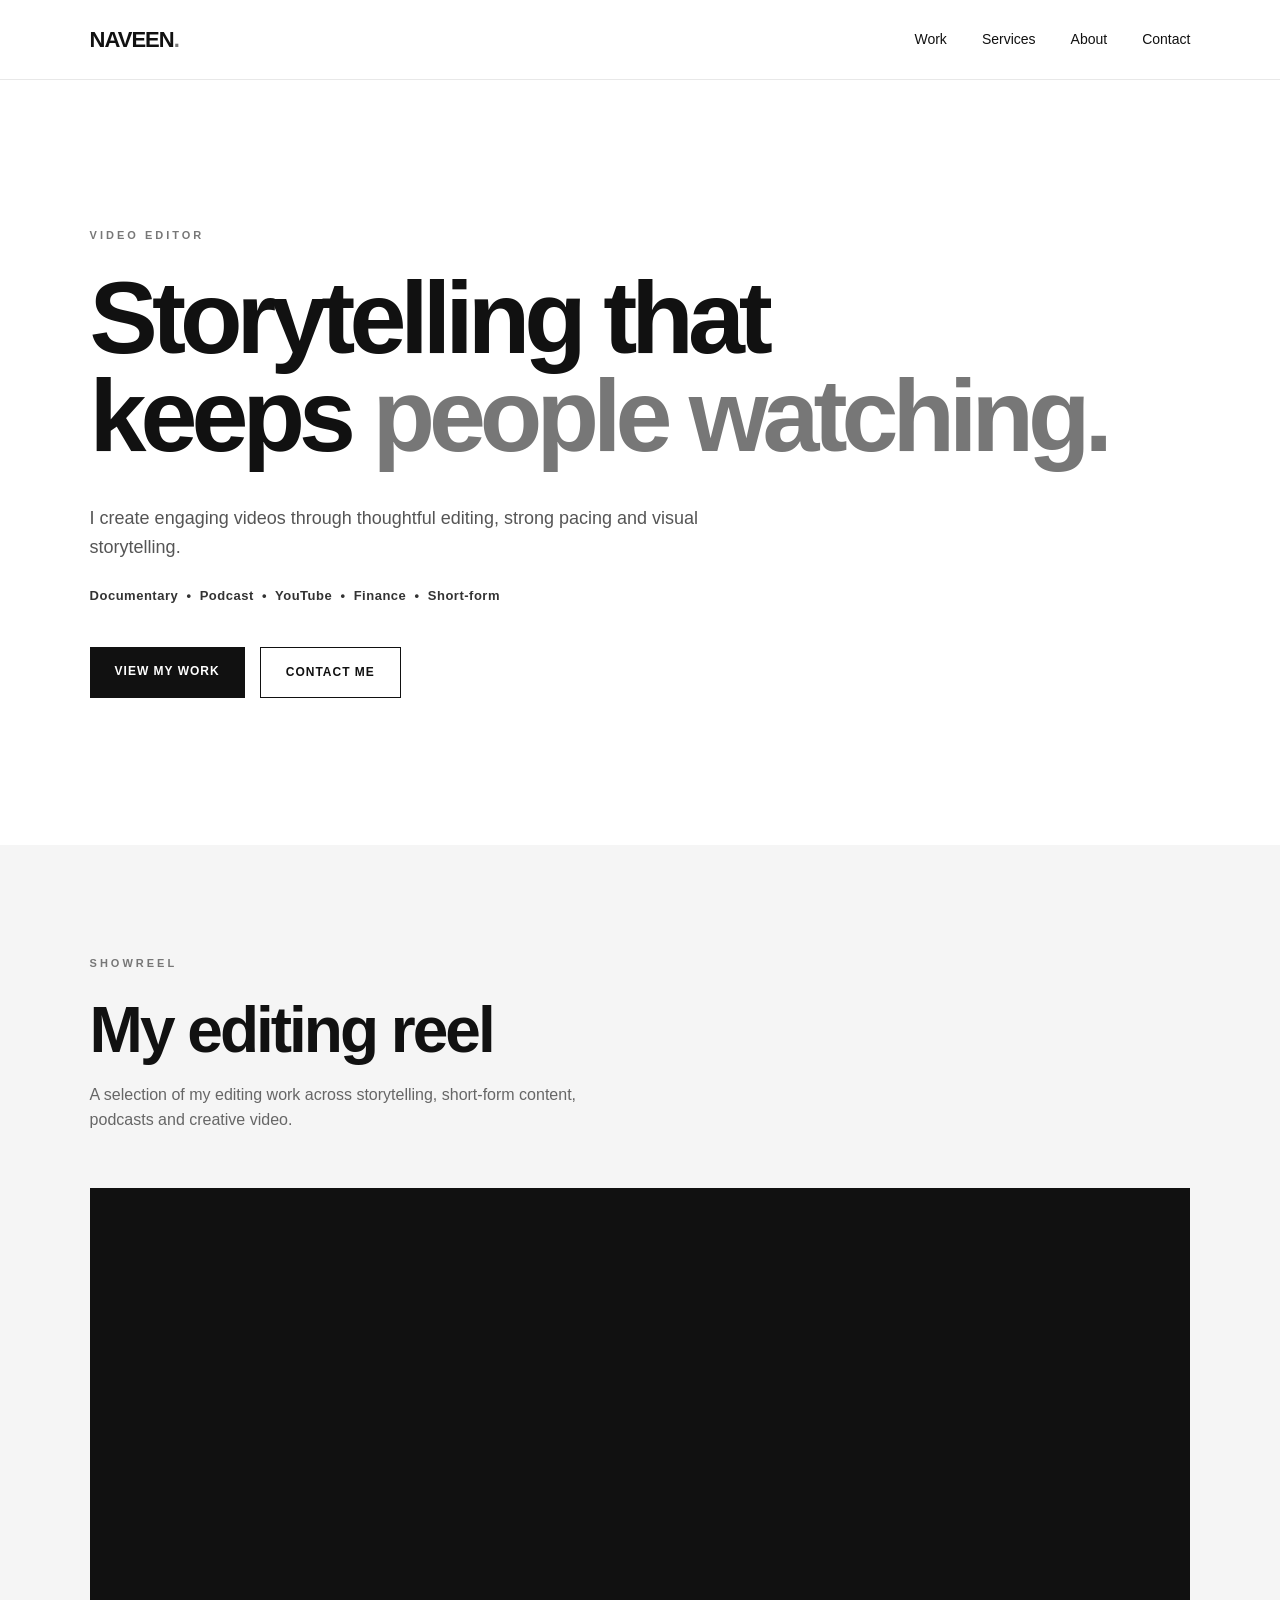
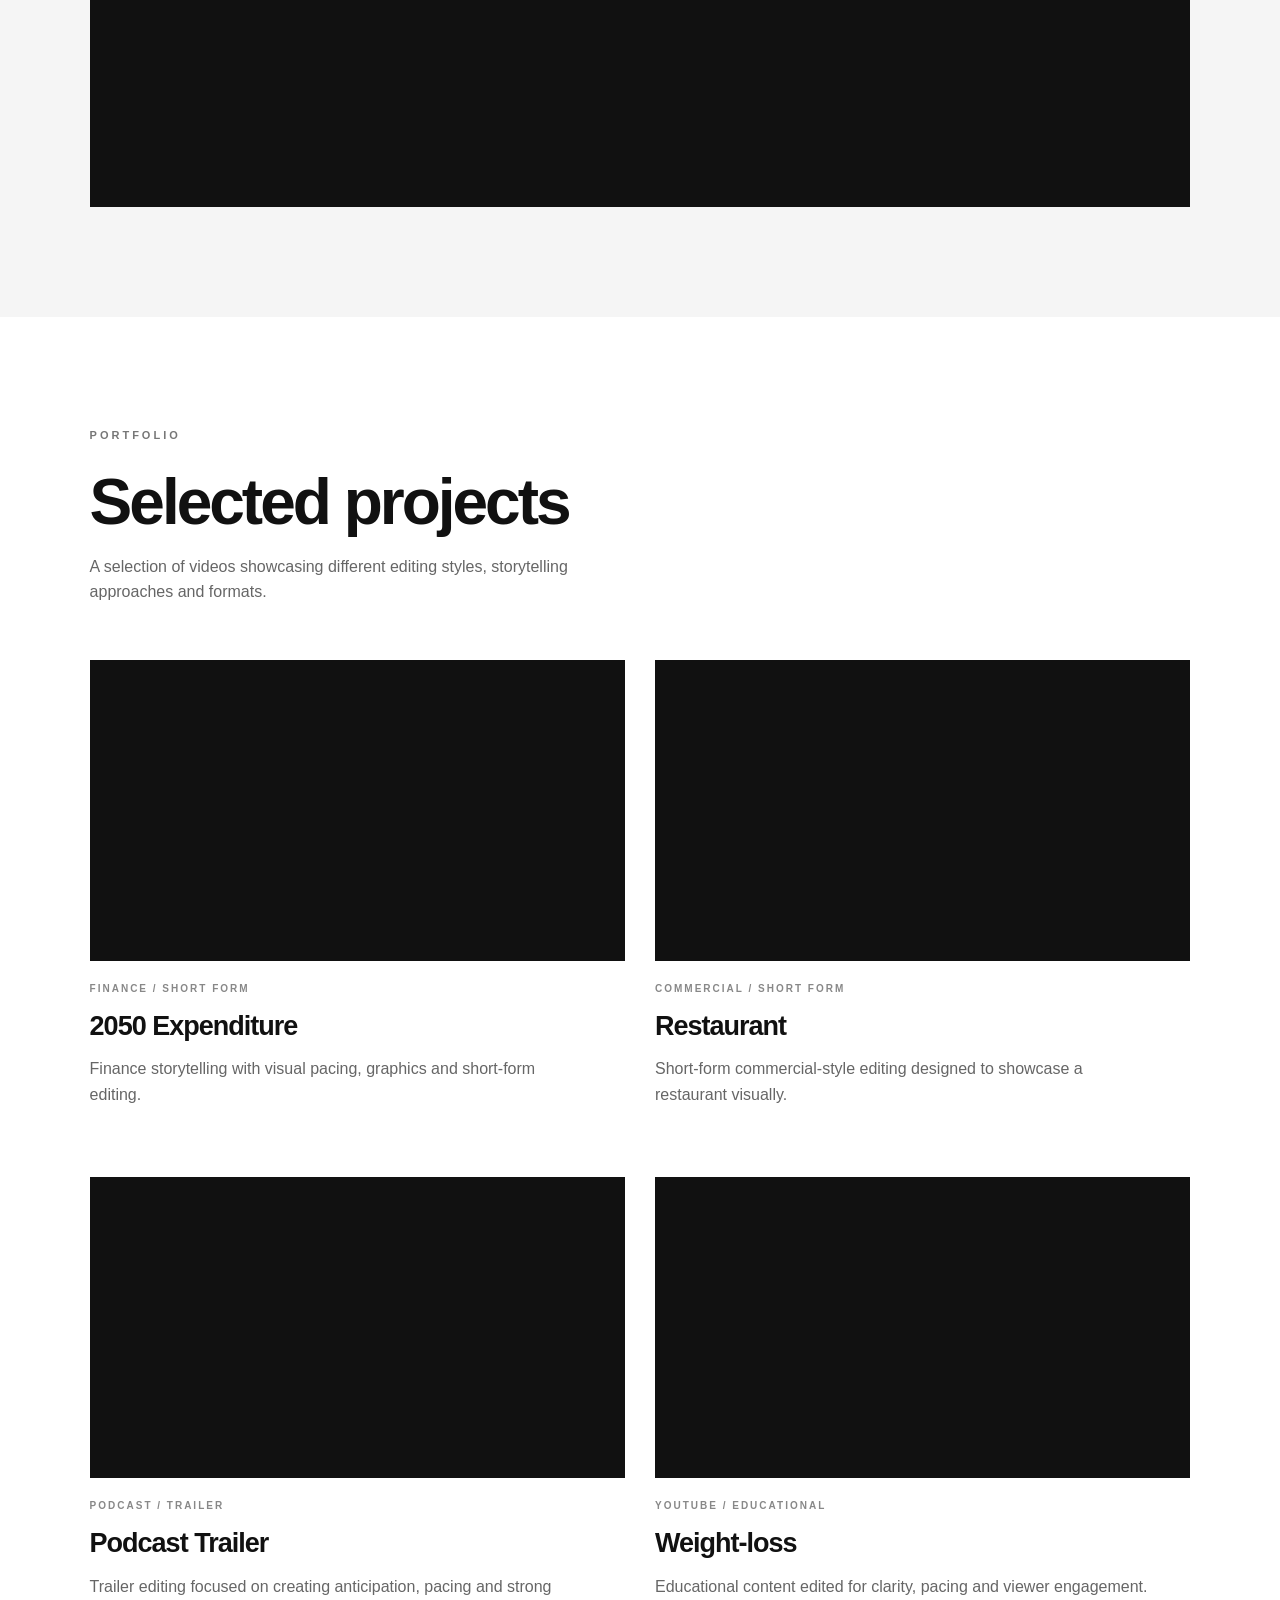
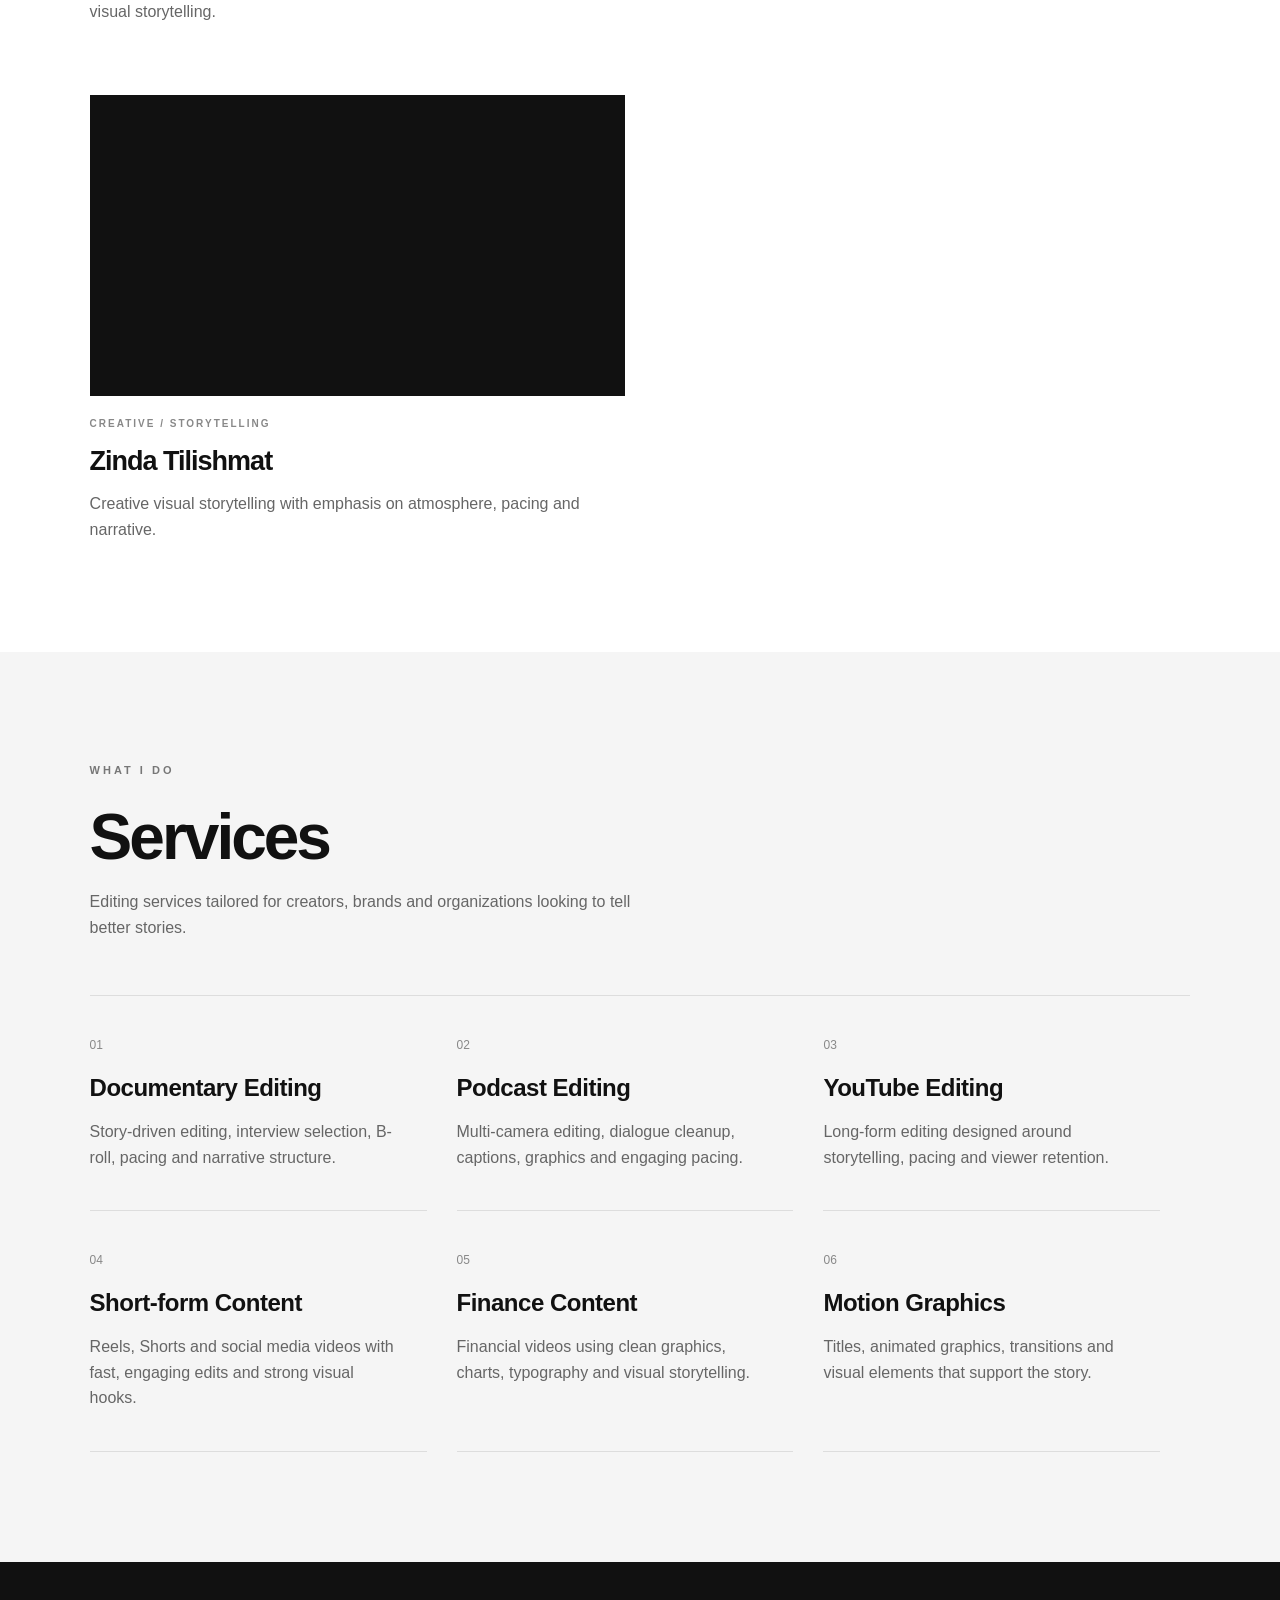
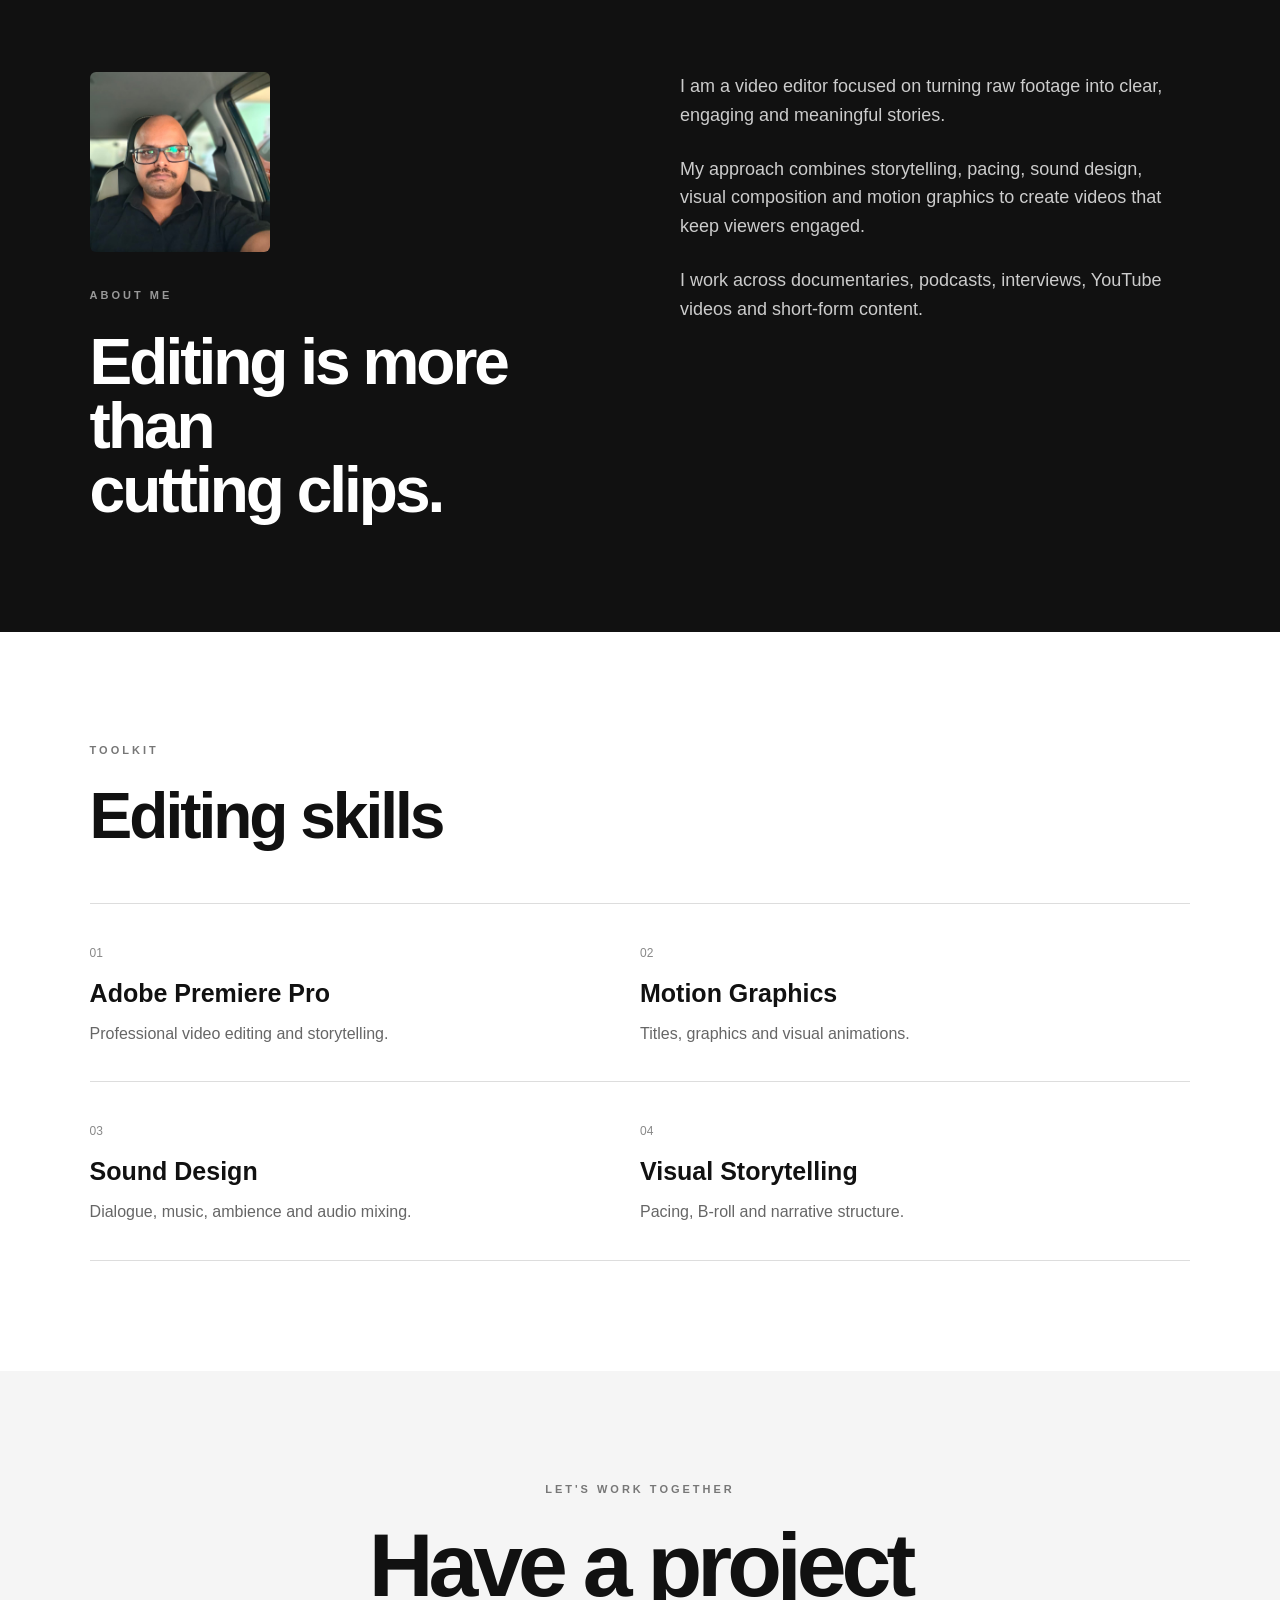
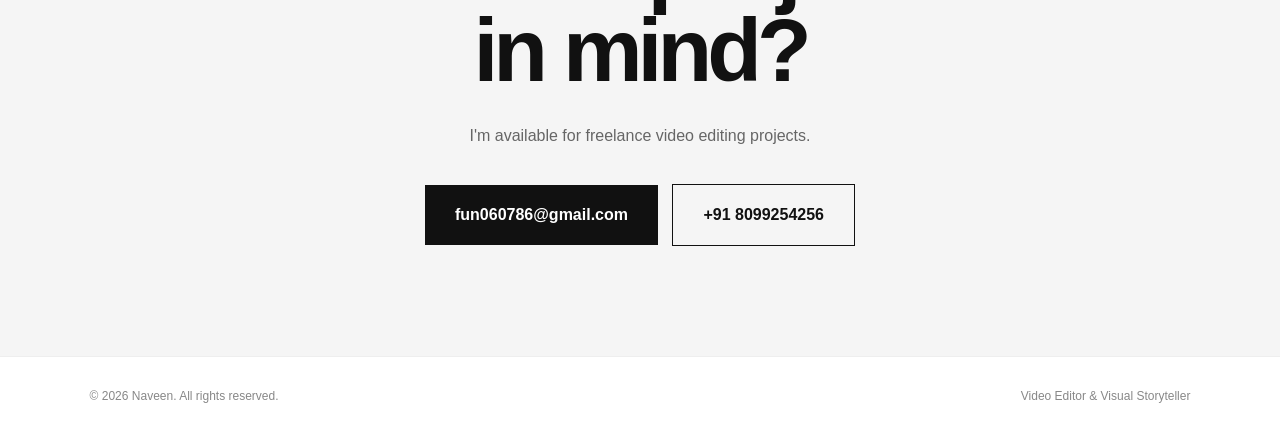
==== commit 1e5d5ee1: "Add files via upload" ====
--- a/index.html
+++ b/index.html
@@ -3,12 +3,8 @@
 <head>
     <meta charset="UTF-8">
     <meta name="viewport" content="width=device-width, initial-scale=1.0">
-
     <title>Naveen | Video Editor</title>
-
-    <meta name="description"
-          content="Naveen - Video Editor specializing in storytelling, documentaries, podcasts, YouTube and short-form content.">
-
+    <meta name="description" content="Naveen - Video Editor specializing in storytelling, documentaries, podcasts, YouTube and short-form content.">
     <link rel="stylesheet" href="style.css">
 </head>
 
@@ -16,529 +12,174 @@
 
 <header class="navbar">
     <div class="logo">NAVEEN<span>.</span></div>
-
     <nav>
-    <a href="#work">Work</a>
-    <a href="#services">Services</a>
-    <a href="#about">About</a>
-    <a href="#contact">Contact</a>
+        <a href="#work">Work</a>
+        <a href="#services">Services</a>
+        <a href="#about">About</a>
+        <a href="#contact">Contact</a>
     </nav>
 </header>
 
-
 <section class="hero">
-
     <div class="hero-content">
-
         <p class="eyebrow">VIDEO EDITOR</p>
-
-        <h1>
-            Storytelling that<br>
-            keeps <span>people watching.</span>
-        </h1>
-
+        <h1>Storytelling that<br>keeps <span>people watching.</span></h1>
         <p class="hero-description">
             I create engaging videos through thoughtful editing,
             strong pacing and visual storytelling.
         </p>
-
         <p class="specialties">
-            Documentary &nbsp;•&nbsp;
-            Podcast &nbsp;•&nbsp;
-            YouTube &nbsp;•&nbsp;
-            Finance &nbsp;•&nbsp;
-            Short-form
+            Documentary &nbsp;•&nbsp; Podcast &nbsp;•&nbsp; YouTube &nbsp;•&nbsp; Finance &nbsp;•&nbsp; Short-form
         </p>
-
         <div class="hero-buttons">
-
-            <a href="#work" class="button button-dark">
-                VIEW MY WORK
-            </a>
-
-            <a href="#contact" class="button button-light">
-                CONTACT ME
-            </a>
-
+            <a href="#work" class="button button-dark">VIEW MY WORK</a>
+            <a href="#contact" class="button button-light">CONTACT ME</a>
         </div>
-
     </div>
-
 </section>
 
-        <p class="hero-description">
-            Video editor focused on storytelling, pacing and visual
-            communication for documentaries, podcasts, YouTube and
-            short-form content.
-        </p>
-
-        <div class="hero-buttons">
-
-            <a href="#work" class="button button-dark">
-                VIEW MY WORK
-            </a>
-
-            <a href="#contact" class="button button-light">
-                CONTACT ME
-            </a>
-
-        </div>
-
-    </div>
-
-</section>
-
-
 <section class="showreel">
-
     <div class="section-title">
-
         <p class="eyebrow">SHOWREEL</p>
-
         <h2>My editing reel</h2>
-
-        <p>
-            A selection of my editing work across storytelling,
-            short-form content, podcasts and creative video.
-        </p>
-
+        <p>A selection of my editing work across storytelling, short-form content, podcasts and creative video.</p>
     </div>
 
     <div class="video-wrapper">
-
         <iframe
             src="https://www.youtube.com/embed/o-4-ZKJ9qDw"
             title="Naveen Video Editing Showreel"
             allow="accelerometer; autoplay; clipboard-write; encrypted-media; gyroscope; picture-in-picture; web-share"
             allowfullscreen>
         </iframe>
-
     </div>
-
 </section>
 
 <section id="work" class="work">
-
     <div class="section-title">
-
         <p class="eyebrow">PORTFOLIO</p>
-
         <h2>Selected projects</h2>
-
-        <p>
-            A selection of videos showcasing different editing styles,
-            storytelling approaches and formats.
-        </p>
-
+        <p>A selection of videos showcasing different editing styles, storytelling approaches and formats.</p>
     </div>
-
 
     <div class="projects">
 
-
-        <!-- PROJECT 1 -->
+        <article class="project">
+            <div class="project-video">
+                <iframe src="https://www.youtube.com/embed/z-r3MbC3uao" title="2050 Expenditure" allowfullscreen></iframe>
+            </div>
+            <div class="project-content">
+                <p class="category">FINANCE / SHORT FORM</p>
+                <h3>2050 Expenditure</h3>
+                <p>Finance storytelling with visual pacing, graphics and short-form editing.</p>
+            </div>
+        </article>
 
         <article class="project">
-
             <div class="project-video">
-
-                <iframe
-                    src="https://www.youtube.com/embed/z-r3MbC3uao"
-                    title="2050 Expenditure"
-                    allowfullscreen>
-                </iframe>
-
+                <iframe src="https://www.youtube.com/embed/_gYr567m2hY" title="Restaurant" allowfullscreen></iframe>
             </div>
-
             <div class="project-content">
-
-                <p class="category">
-                    FINANCE / SHORT FORM
-                </p>
-
-                <h3>
-                    2050 Expenditure
-                </h3>
-
-                <p>
-                    Finance storytelling with visual pacing,
-                    graphics and short-form editing.
-                </p>
-
+                <p class="category">COMMERCIAL / SHORT FORM</p>
+                <h3>Restaurant</h3>
+                <p>Short-form commercial-style editing designed to showcase a restaurant visually.</p>
             </div>
-
         </article>
 
-
-        <!-- PROJECT 2 -->
+        <article class="project">
+            <div class="project-video">
+                <iframe src="https://www.youtube.com/embed/hfWCAAHjLbQ" title="Podcast Trailer" allowfullscreen></iframe>
+            </div>
+            <div class="project-content">
+                <p class="category">PODCAST / TRAILER</p>
+                <h3>Podcast Trailer</h3>
+                <p>Trailer editing focused on creating anticipation, pacing and strong visual storytelling.</p>
+            </div>
+        </article>
 
         <article class="project">
-
             <div class="project-video">
-
-                <iframe
-                    src="https://www.youtube.com/embed/_gYr567m2hY"
-                    title="Restaurant"
-                    allowfullscreen>
-                </iframe>
-
+                <iframe src="https://www.youtube.com/embed/D34tvOpq3uE" title="Weight Loss" allowfullscreen></iframe>
             </div>
-
             <div class="project-content">
-
-                <p class="category">
-                    COMMERCIAL / SHORT FORM
-                </p>
-
-                <h3>
-                    Restaurant
-                </h3>
-
-                <p>
-                    Short-form commercial-style editing designed
-                    to showcase a restaurant visually.
-                </p>
-
+                <p class="category">YOUTUBE / EDUCATIONAL</p>
+                <h3>Weight-loss</h3>
+                <p>Educational content edited for clarity, pacing and viewer engagement.</p>
             </div>
-
         </article>
 
-
-        <!-- PROJECT 3 -->
-
         <article class="project">
-
             <div class="project-video">
-
-                <iframe
-                    src="https://www.youtube.com/embed/hfWCAAHjLbQ"
-                    title="Podcast Trailer"
-                    allowfullscreen>
-                </iframe>
-
+                <iframe src="https://www.youtube.com/embed/PYvIS3V5GNA" title="Zinda Tilishmat" allowfullscreen></iframe>
             </div>
-
             <div class="project-content">
-
-                <p class="category">
-                    PODCAST / TRAILER
-                </p>
-
-                <h3>
-                    Podcast Trailer
-                </h3>
-
-                <p>
-                    Trailer editing focused on creating anticipation,
-                    pacing and strong visual storytelling.
-                </p>
-
+                <p class="category">CREATIVE / STORYTELLING</p>
+                <h3>Zinda Tilishmat</h3>
+                <p>Creative visual storytelling with emphasis on atmosphere, pacing and narrative.</p>
             </div>
-
         </article>
 
+    </div>
+</section>
 
-        <!-- PROJECT 4 -->
-
-        <article class="project">
-
-            <div class="project-video">
-
-                <iframe
-                    src="https://www.youtube.com/embed/D34tvOpq3uE"
-                    title="Weight Loss"
-                    allowfullscreen>
-                </iframe>
-
-            </div>
-
-            <div class="project-content">
-
-                <p class="category">
-                    YOUTUBE / EDUCATIONAL
-                </p>
-
-                <h3>
-                    Weight-loss
-                </h3>
-
-                <p>
-                    Educational content edited for clarity,
-                    pacing and viewer engagement.
-                </p>
-
-            </div>
-
-        </article>
-
-
-        <!-- PROJECT 5 -->
-
-        <article class="project">
-
-            <div class="project-video">
-
-                <iframe
-                    src="https://www.youtube.com/embed/PYvIS3V5GNA"
-                    title="Zinda Tilishmat"
-                    allowfullscreen>
-                </iframe>
-
-            </div>
-
-            <div class="project-content">
-
-                <p class="category">
-                    CREATIVE / STORYTELLING
-                </p>
-
-                <h3>
-                    Zinda Tilishmat
-                </h3>
-
-                <p>
-                    Creative visual storytelling with emphasis
-                    on atmosphere, pacing and narrative.
-                </p>
-
-            </div>
-
-        </article>
-
-
+<section id="services" class="services">
+    <div class="section-title">
+        <p class="eyebrow">WHAT I DO</p>
+        <h2>Services</h2>
+        <p>Editing services tailored for creators, brands and organizations looking to tell better stories.</p>
     </div>
 
-</section>
-
-    <section id="services" class="services">
-
-    <div class="section-title">
-
-        <p class="eyebrow">WHAT I DO</p>
-
-        <h2>Services</h2>
-
-        <p>
-            Editing services tailored for creators, brands and
-            organizations looking to tell better stories.
-        </p>
-
+    <div class="services-grid">
+        <div class="service"><span>01</span><h3>Documentary Editing</h3><p>Story-driven editing, interview selection, B-roll, pacing and narrative structure.</p></div>
+        <div class="service"><span>02</span><h3>Podcast Editing</h3><p>Multi-camera editing, dialogue cleanup, captions, graphics and engaging pacing.</p></div>
+        <div class="service"><span>03</span><h3>YouTube Editing</h3><p>Long-form editing designed around storytelling, pacing and viewer retention.</p></div>
+        <div class="service"><span>04</span><h3>Short-form Content</h3><p>Reels, Shorts and social media videos with fast, engaging edits and strong visual hooks.</p></div>
+        <div class="service"><span>05</span><h3>Finance Content</h3><p>Financial videos using clean graphics, charts, typography and visual storytelling.</p></div>
+        <div class="service"><span>06</span><h3>Motion Graphics</h3><p>Titles, animated graphics, transitions and visual elements that support the story.</p></div>
     </div>
-
-
-    <div class="services-grid">
-
-
-        <div class="service">
-
-            <span>01</span>
-
-            <h3>Documentary Editing</h3>
-
-            <p>
-                Story-driven editing, interview selection, B-roll,
-                pacing and narrative structure.
-            </p>
-
-        </div>
-
-
-        <div class="service">
-
-            <span>02</span>
-
-            <h3>Podcast Editing</h3>
-
-            <p>
-                Multi-camera editing, dialogue cleanup, captions,
-                graphics and engaging pacing.
-            </p>
-
-        </div>
-
-
-        <div class="service">
-
-            <span>03</span>
-
-            <h3>YouTube Editing</h3>
-
-            <p>
-                Long-form editing designed around storytelling,
-                pacing and viewer retention.
-            </p>
-
-        </div>
-
-
-        <div class="service">
-
-            <span>04</span>
-
-            <h3>Short-form Content</h3>
-
-            <p>
-                Reels, Shorts and social media videos with fast,
-                engaging edits and strong visual hooks.
-            </p>
-
-        </div>
-
-
-        <div class="service">
-
-            <span>05</span>
-
-            <h3>Finance Content</h3>
-
-            <p>
-                Financial videos using clean graphics, charts,
-                typography and visual storytelling.
-            </p>
-
-        </div>
-
-
-        <div class="service">
-
-            <span>06</span>
-
-            <h3>Motion Graphics</h3>
-
-            <p>
-                Titles, animated graphics, transitions and visual
-                elements that support the story.
-            </p>
-
-        </div>
-
-
-    </div>
-
 </section>
 
 <section id="about" class="about">
-
-   <div class="about-heading">
-
-    <img
-        src="profile.jpg"
-        alt="Naveen - Video Editor"
-        class="profile-photo">
-
-    <p class="eyebrow">ABOUT ME</p>
-
-    <h2>
-        Editing is more than<br>
-        cutting clips.
-    </h2>
-
-</div>
-
+    <div class="about-heading">
+        <img src="profile.jpg" alt="Naveen - Video Editor" class="profile-photo">
+        <p class="eyebrow">ABOUT ME</p>
+        <h2>Editing is more than<br>cutting clips.</h2>
+    </div>
 
     <div class="about-text">
+        <p>I am a video editor focused on turning raw footage into clear, engaging and meaningful stories.</p>
+        <p>My approach combines storytelling, pacing, sound design, visual composition and motion graphics to create videos that keep viewers engaged.</p>
+        <p>I work across documentaries, podcasts, interviews, YouTube videos and short-form content.</p>
+    </div>
+</section>
 
-        <p>
-            I am a video editor focused on turning raw footage
-            into clear, engaging and meaningful stories.
-        </p>
-
-        <p>
-            My approach combines storytelling, pacing, sound design,
-            visual composition and motion graphics to create videos
-            that keep viewers engaged.
-        </p>
-
-        <p>
-            I work across documentaries, podcasts, interviews,
-            YouTube videos and short-form content.
-        </p>
-
+<section id="skills" class="skills">
+    <div class="section-title">
+        <p class="eyebrow">TOOLKIT</p>
+        <h2>Editing skills</h2>
     </div>
 
+    <div class="skills-grid">
+        <div class="skill"><span>01</span><h3>Adobe Premiere Pro</h3><p>Professional video editing and storytelling.</p></div>
+        <div class="skill"><span>02</span><h3>Motion Graphics</h3><p>Titles, graphics and visual animations.</p></div>
+        <div class="skill"><span>03</span><h3>Sound Design</h3><p>Dialogue, music, ambience and audio mixing.</p></div>
+        <div class="skill"><span>04</span><h3>Visual Storytelling</h3><p>Pacing, B-roll and narrative structure.</p></div>
+    </div>
 </section>
 
+<section id="contact" class="contact">
+    <p class="eyebrow">LET'S WORK TOGETHER</p>
+    <h2>Have a project<br>in mind?</h2>
+    <p>I'm available for freelance video editing projects.</p>
 
-<section id="skills" class="skills">
-
-    <div class="section-title">
-
-        <p class="eyebrow">TOOLKIT</p>
-
-        <h2>Editing skills</h2>
-
-    </div>
-
-
-    <div class="skills-grid">
-
-        <div class="skill">
-            <span>01</span>
-            <h3>Adobe Premiere Pro</h3>
-            <p>Professional video editing and storytelling.</p>
-        </div>
-
-        <div class="skill">
-            <span>02</span>
-            <h3>Motion Graphics</h3>
-            <p>Titles, graphics and visual animations.</p>
-        </div>
-
-        <div class="skill">
-            <span>03</span>
-            <h3>Sound Design</h3>
-            <p>Dialogue, music, ambience and audio mixing.</p>
-        </div>
-
-        <div class="skill">
-            <span>04</span>
-            <h3>Visual Storytelling</h3>
-            <p>Pacing, B-roll and narrative structure.</p>
-        </div>
-
-    </div>
-
+    <a href="mailto:fun060786@gmail.com" class="contact-button">fun060786@gmail.com</a>
+    <a href="tel:+918099254256" class="phone-button">+91 8099254256</a>
 </section>
 
-
-<section id="contact" class="contact">
-
-    <p class="eyebrow">
-        LET'S WORK TOGETHER
-    </p>
-
-    <h2>
-        Have a project<br>
-        in mind?
-    </h2>
-
-    <p>
-        I'm available for freelance video editing projects.
-    </p>
-
-    <a href="mailto:fun060786@gmail.com" class="contact-button">
-    fun060786@gmail.com
-    </a>
-
-    <a href="tel:+918099254256" class="phone-button">
-    +91 8099254256
-    </a>
-
-</section>
-
-
 <footer>
-
-    <p>
-        © 2026 Naveen. All rights reserved.
-    </p>
-
-    <p>
-        Video Editor & Visual Storyteller
-    </p>
-
+    <p>© 2026 Naveen. All rights reserved.</p>
+    <p>Video Editor &amp; Visual Storyteller</p>
 </footer>
-
 
 </body>
 </html>
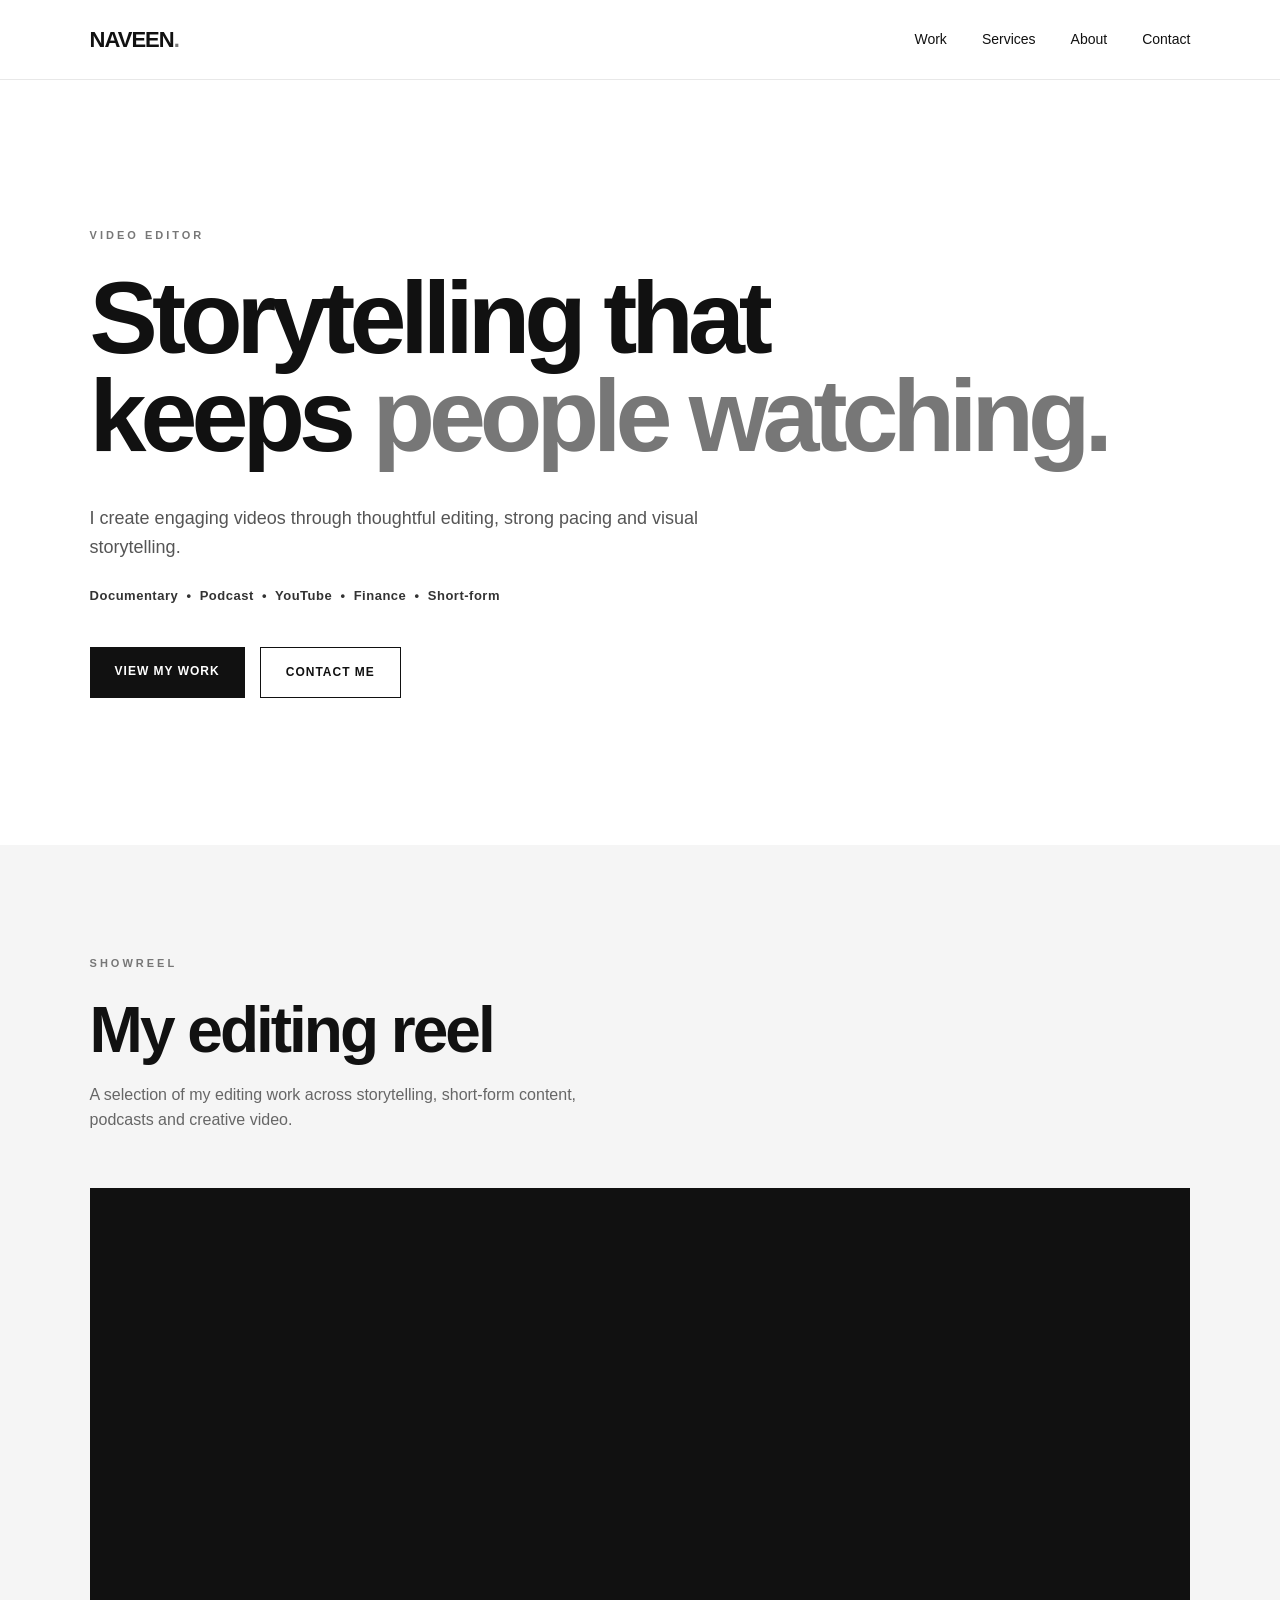
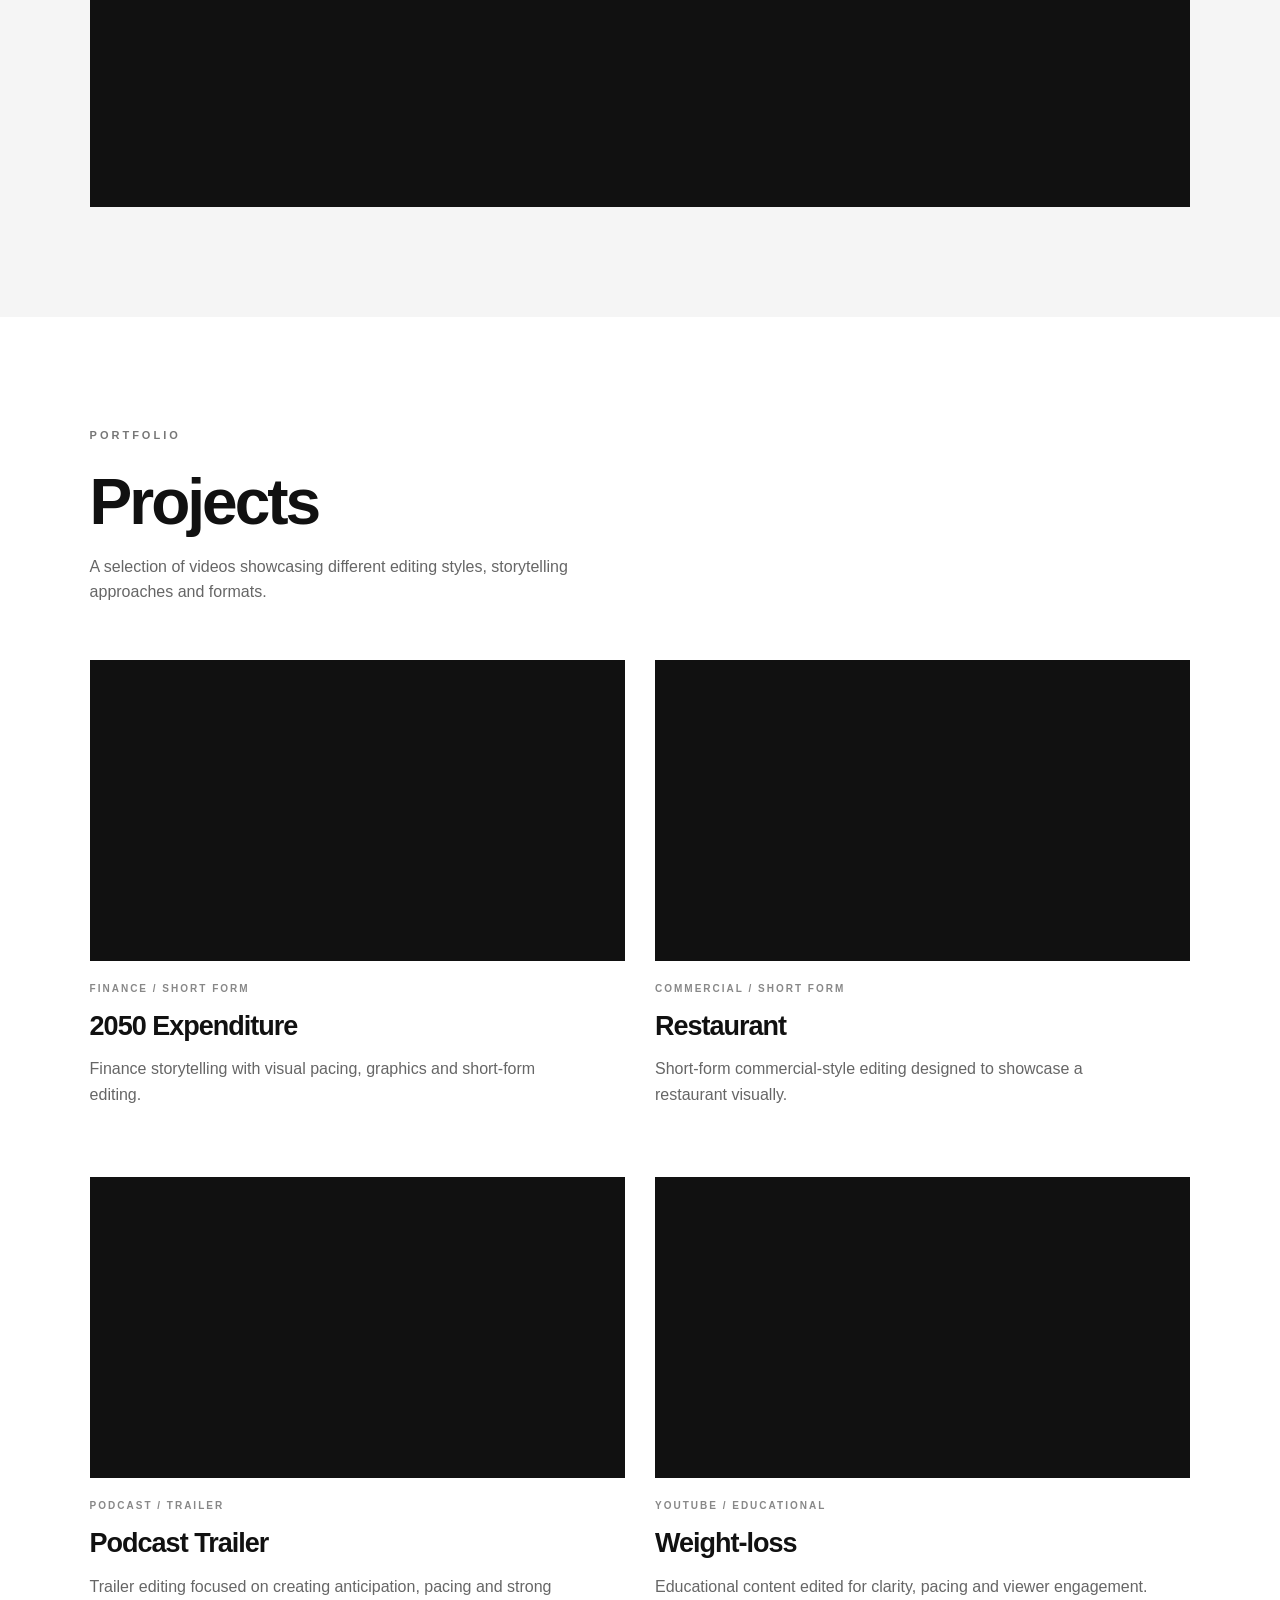
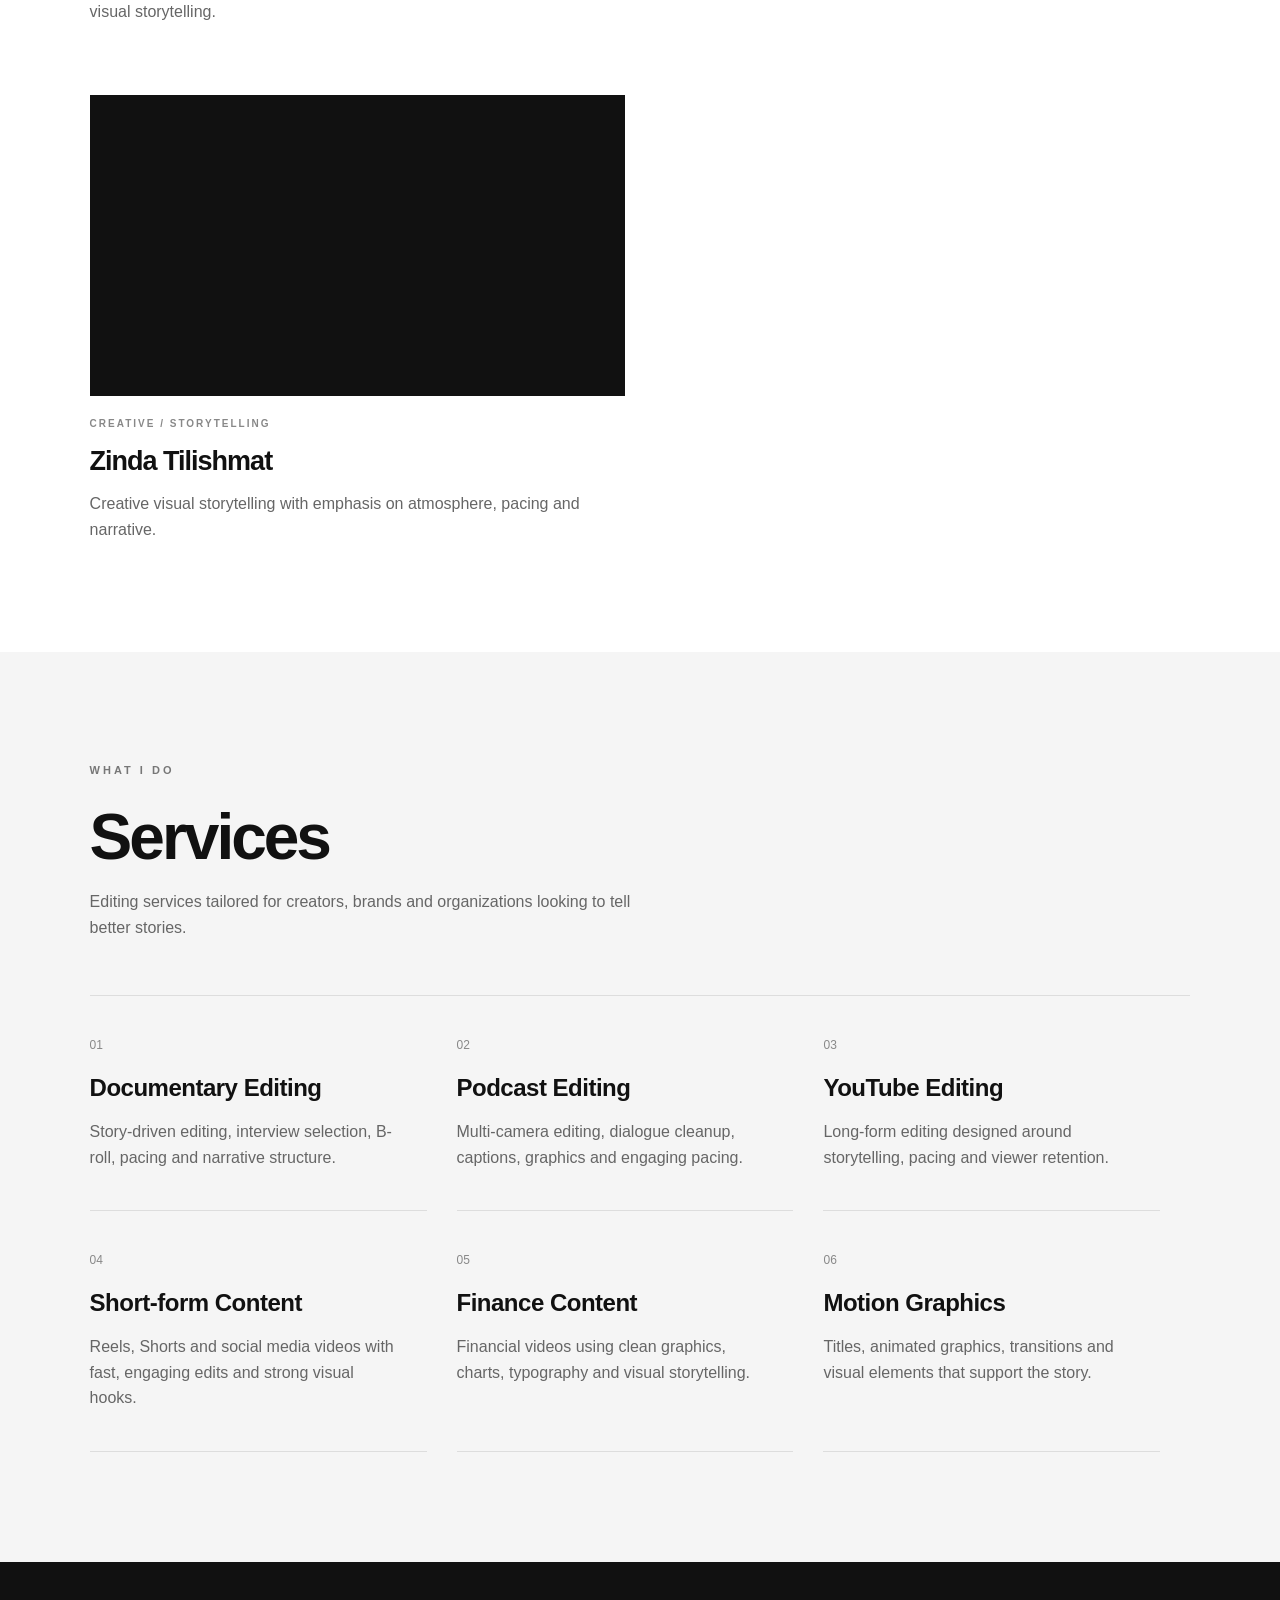
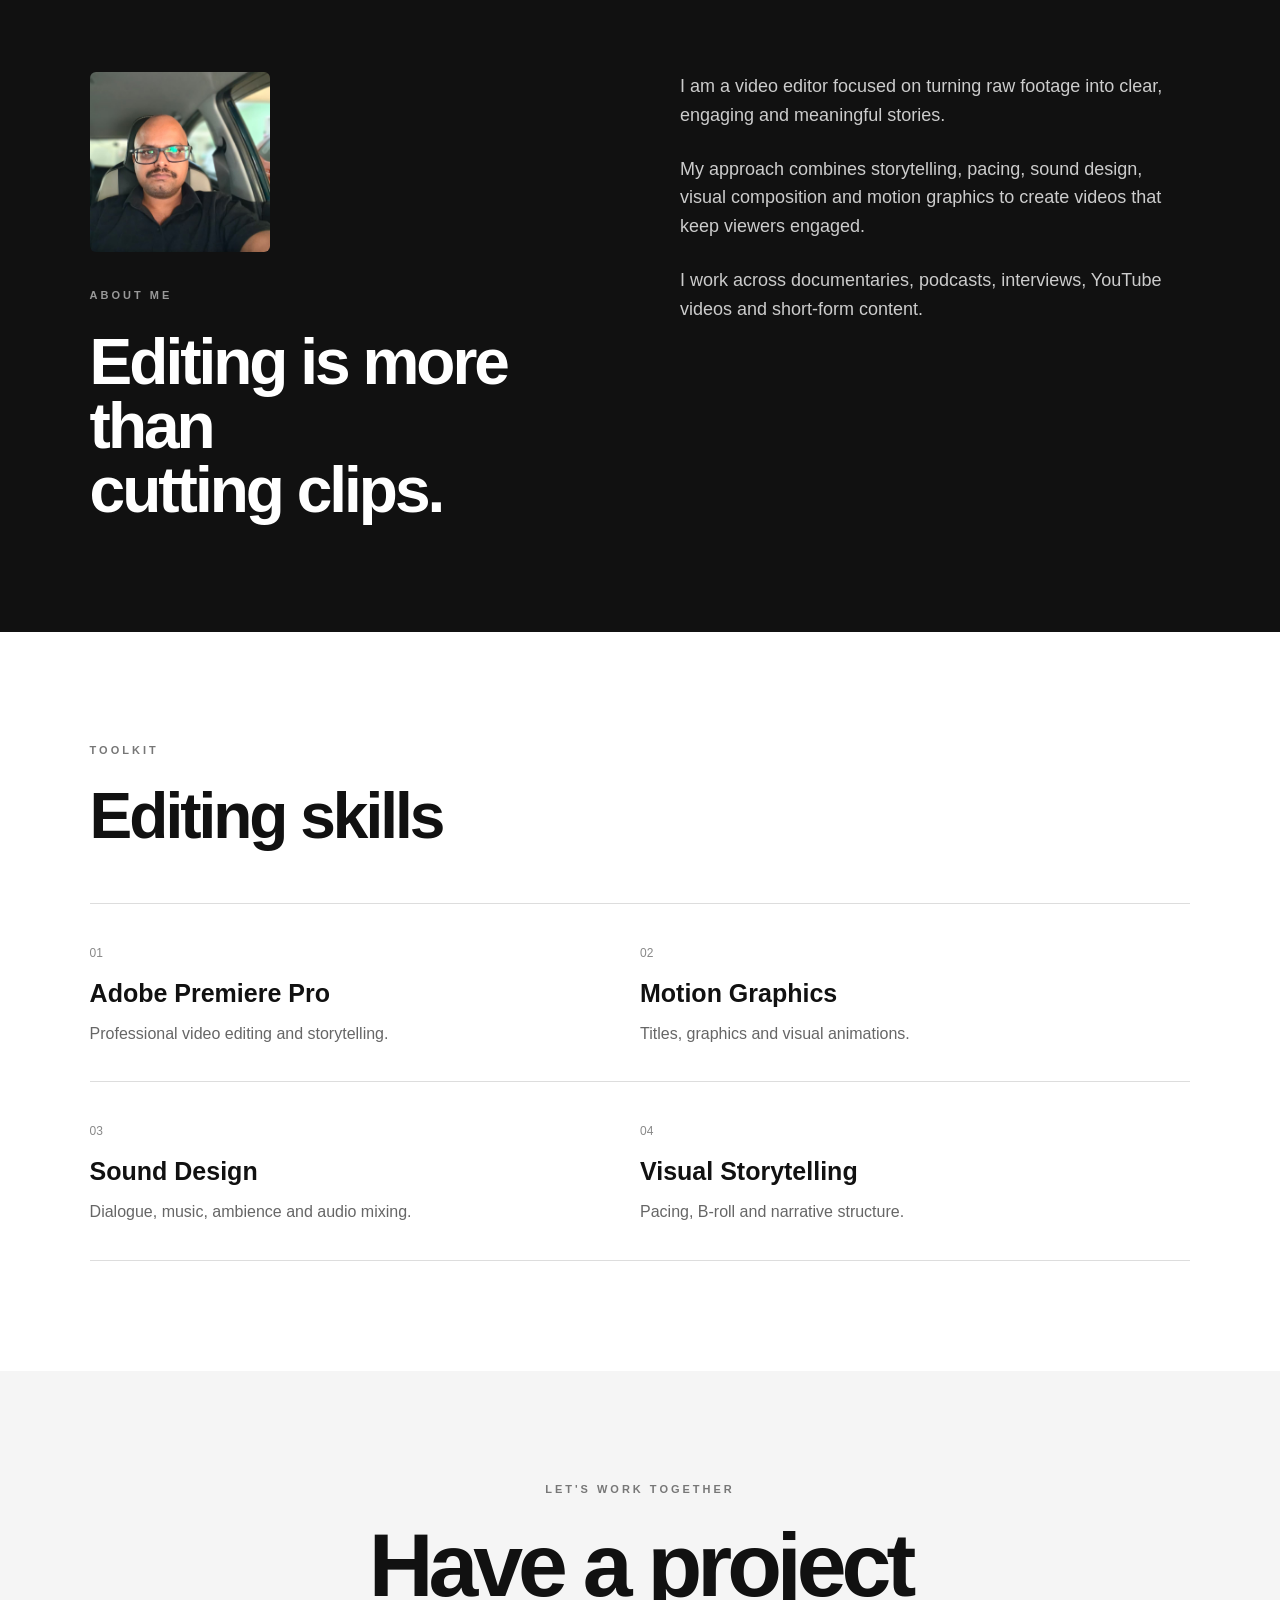
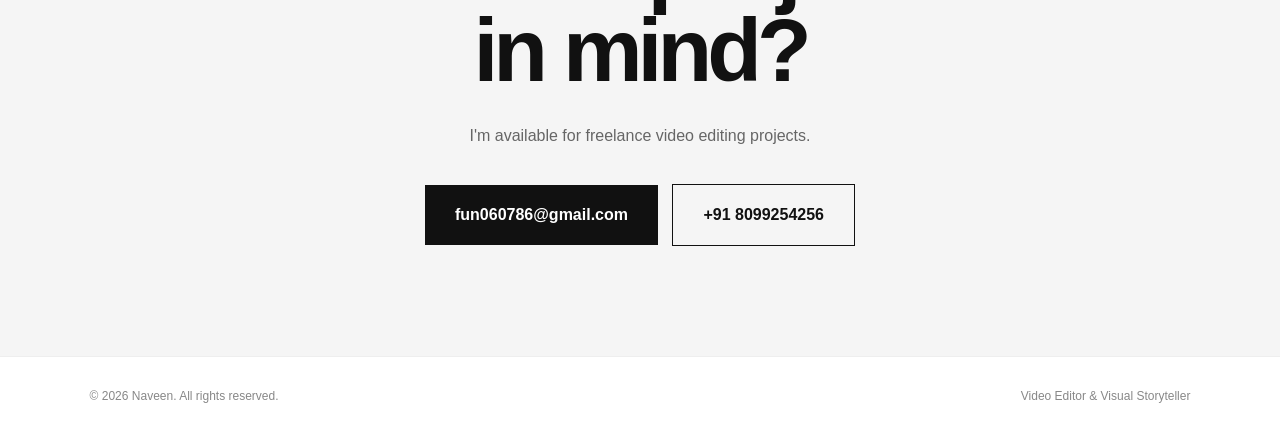
==== commit 95ef3409: "Update index.html" ====
--- a/index.html
+++ b/index.html
@@ -58,7 +58,7 @@
 <section id="work" class="work">
     <div class="section-title">
         <p class="eyebrow">PORTFOLIO</p>
-        <h2>Selected projects</h2>
+        <h2>Projects</h2>
         <p>A selection of videos showcasing different editing styles, storytelling approaches and formats.</p>
     </div>
 
